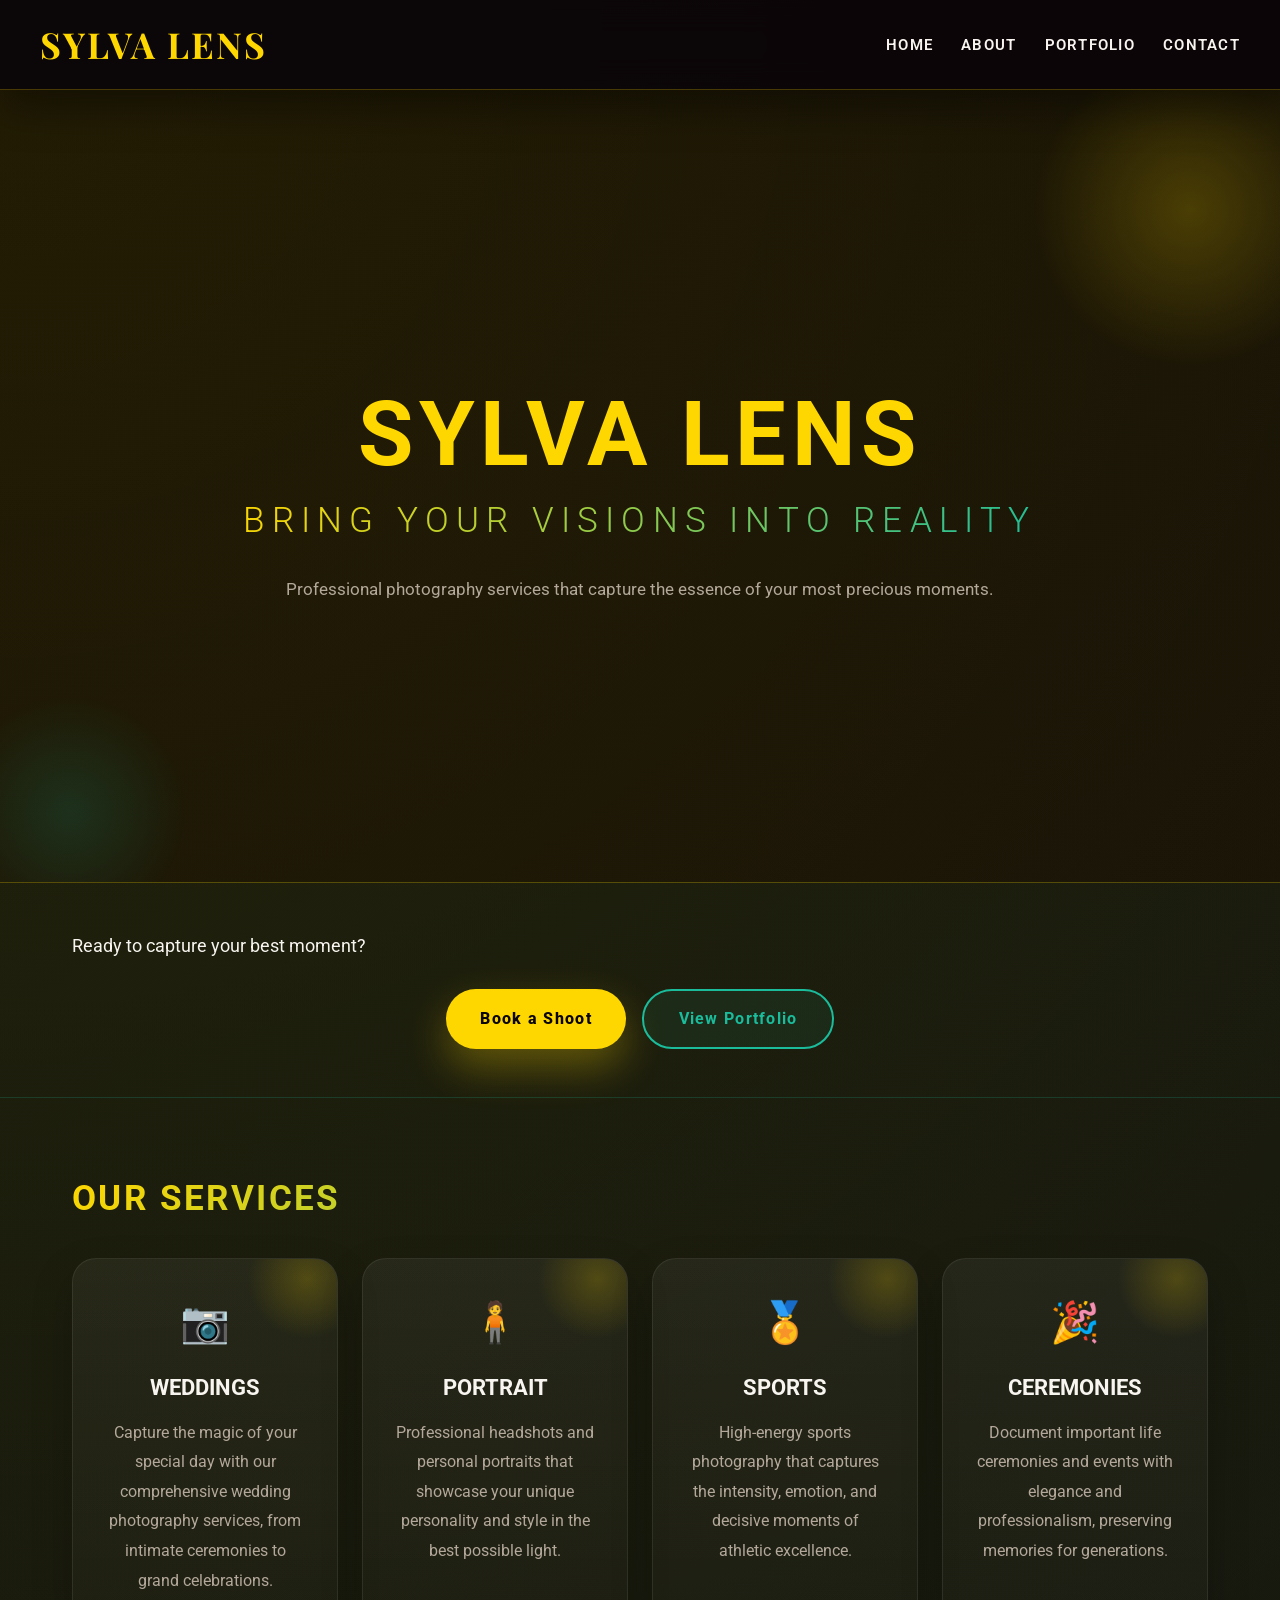
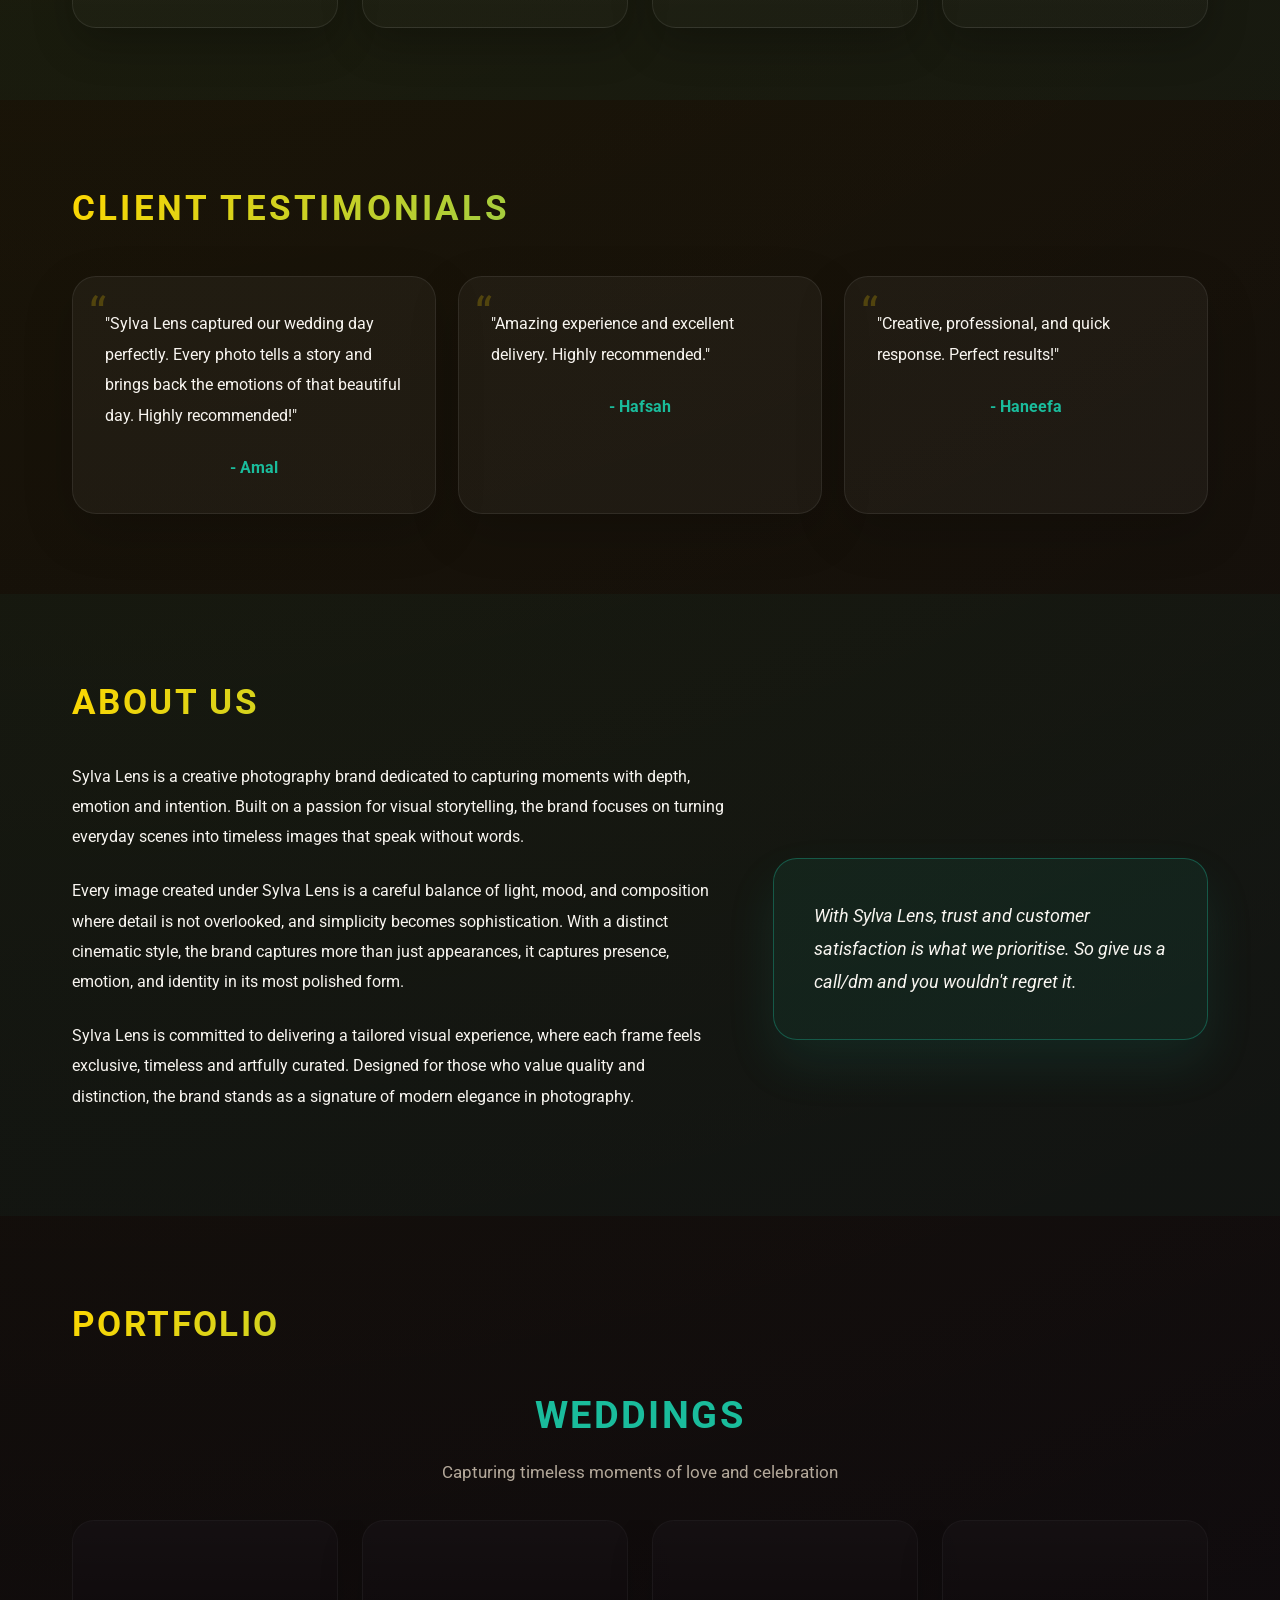
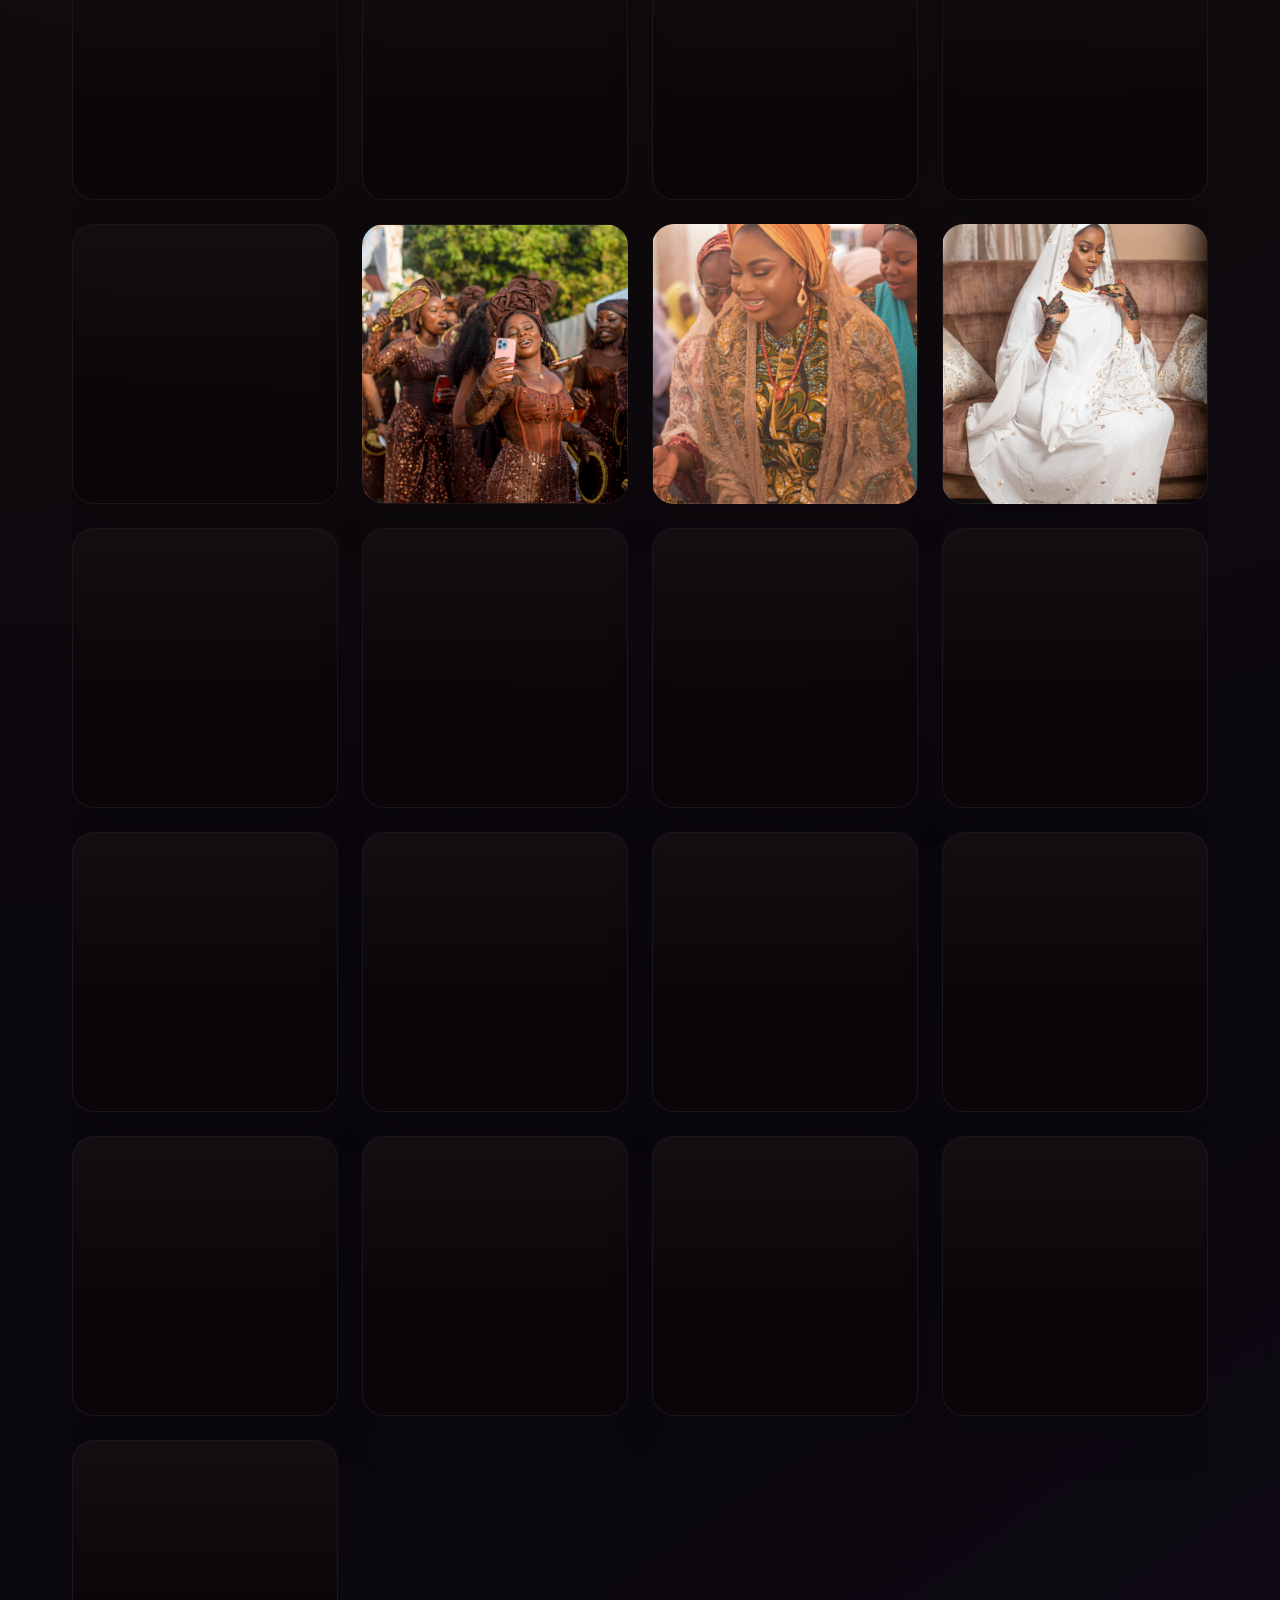
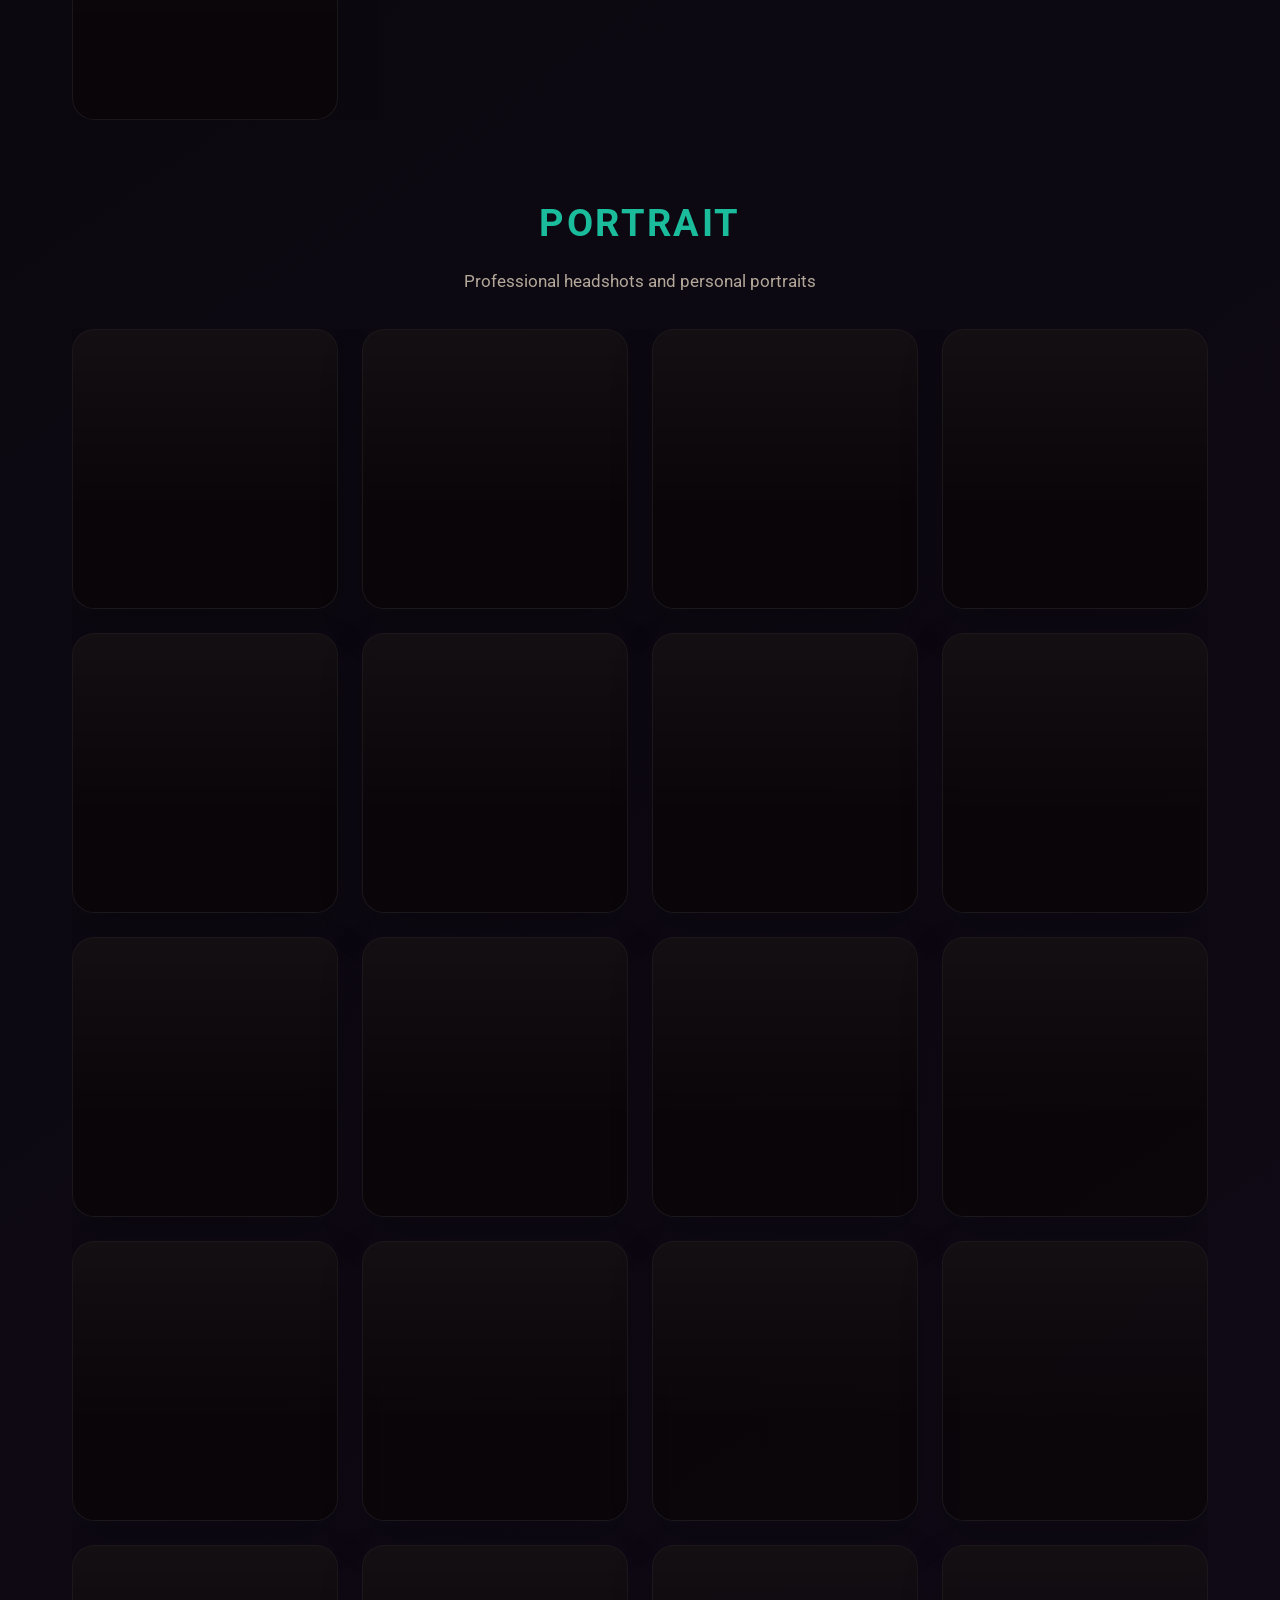
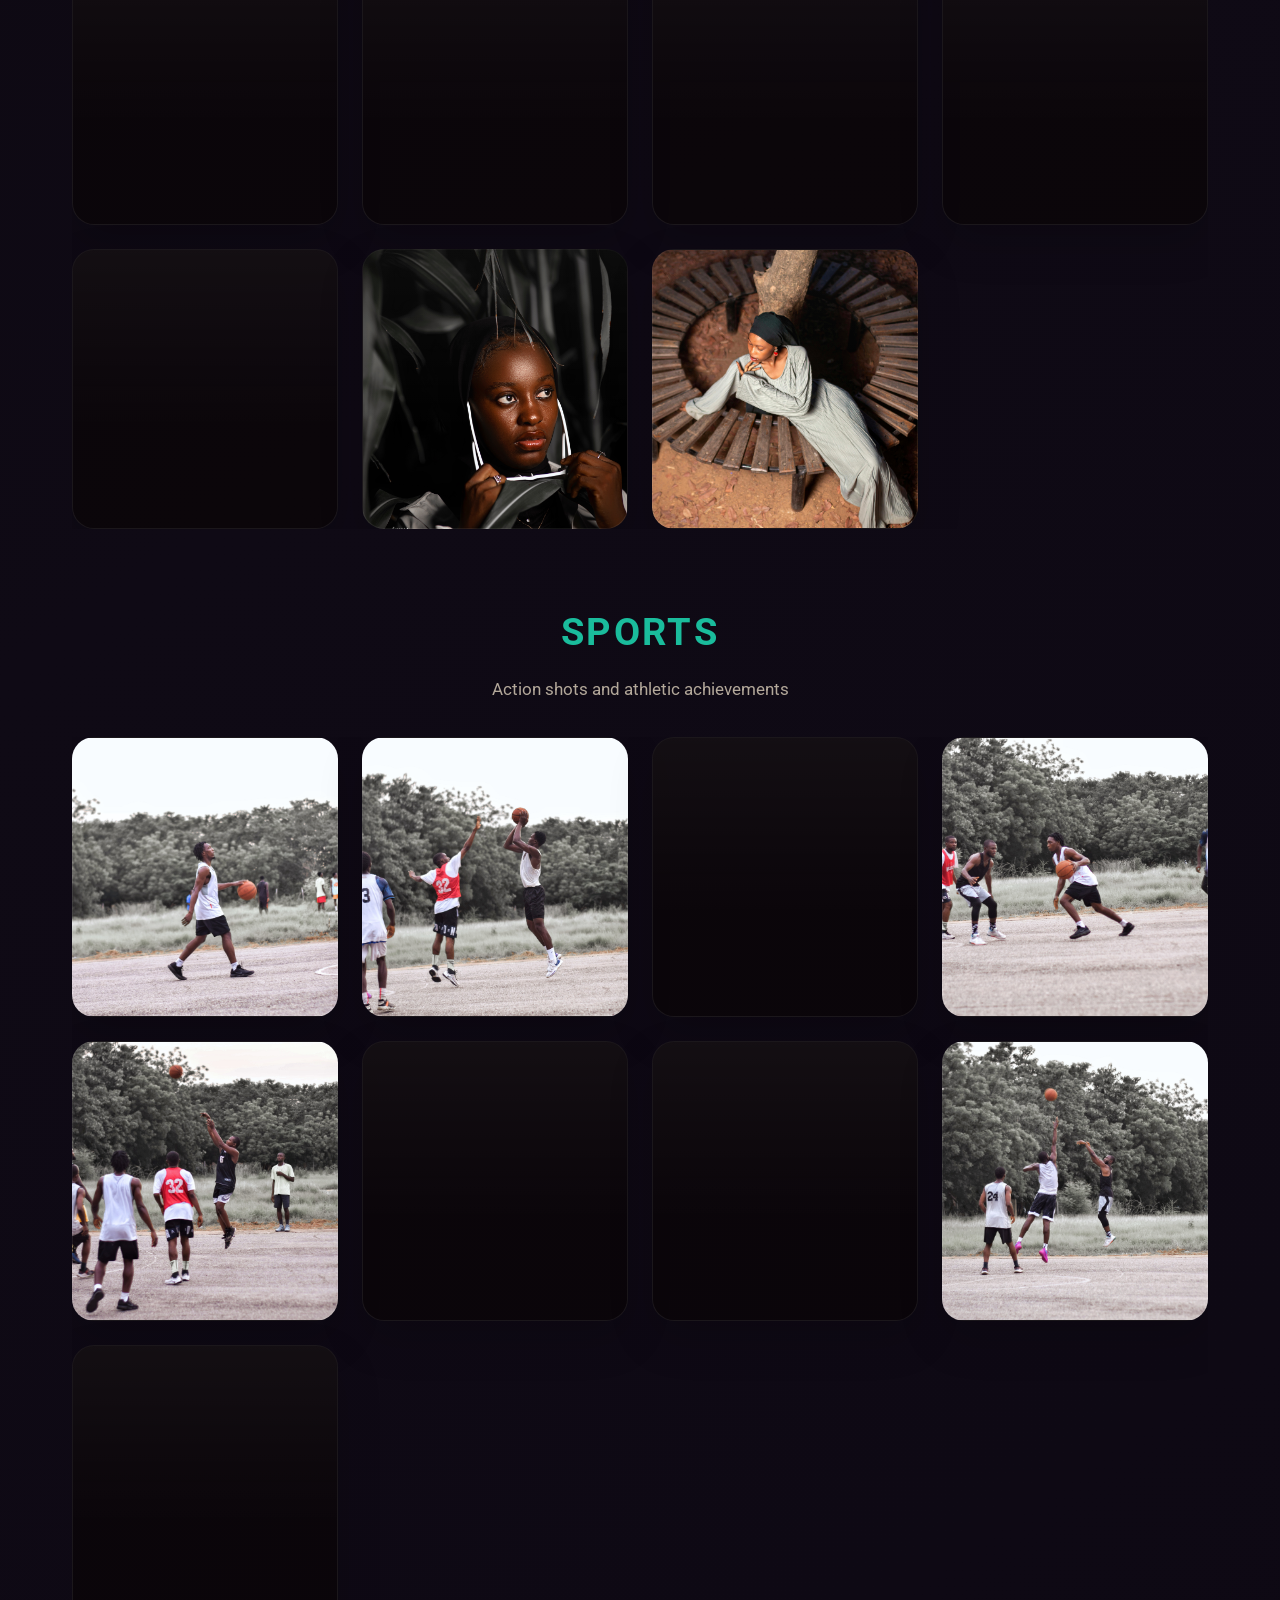
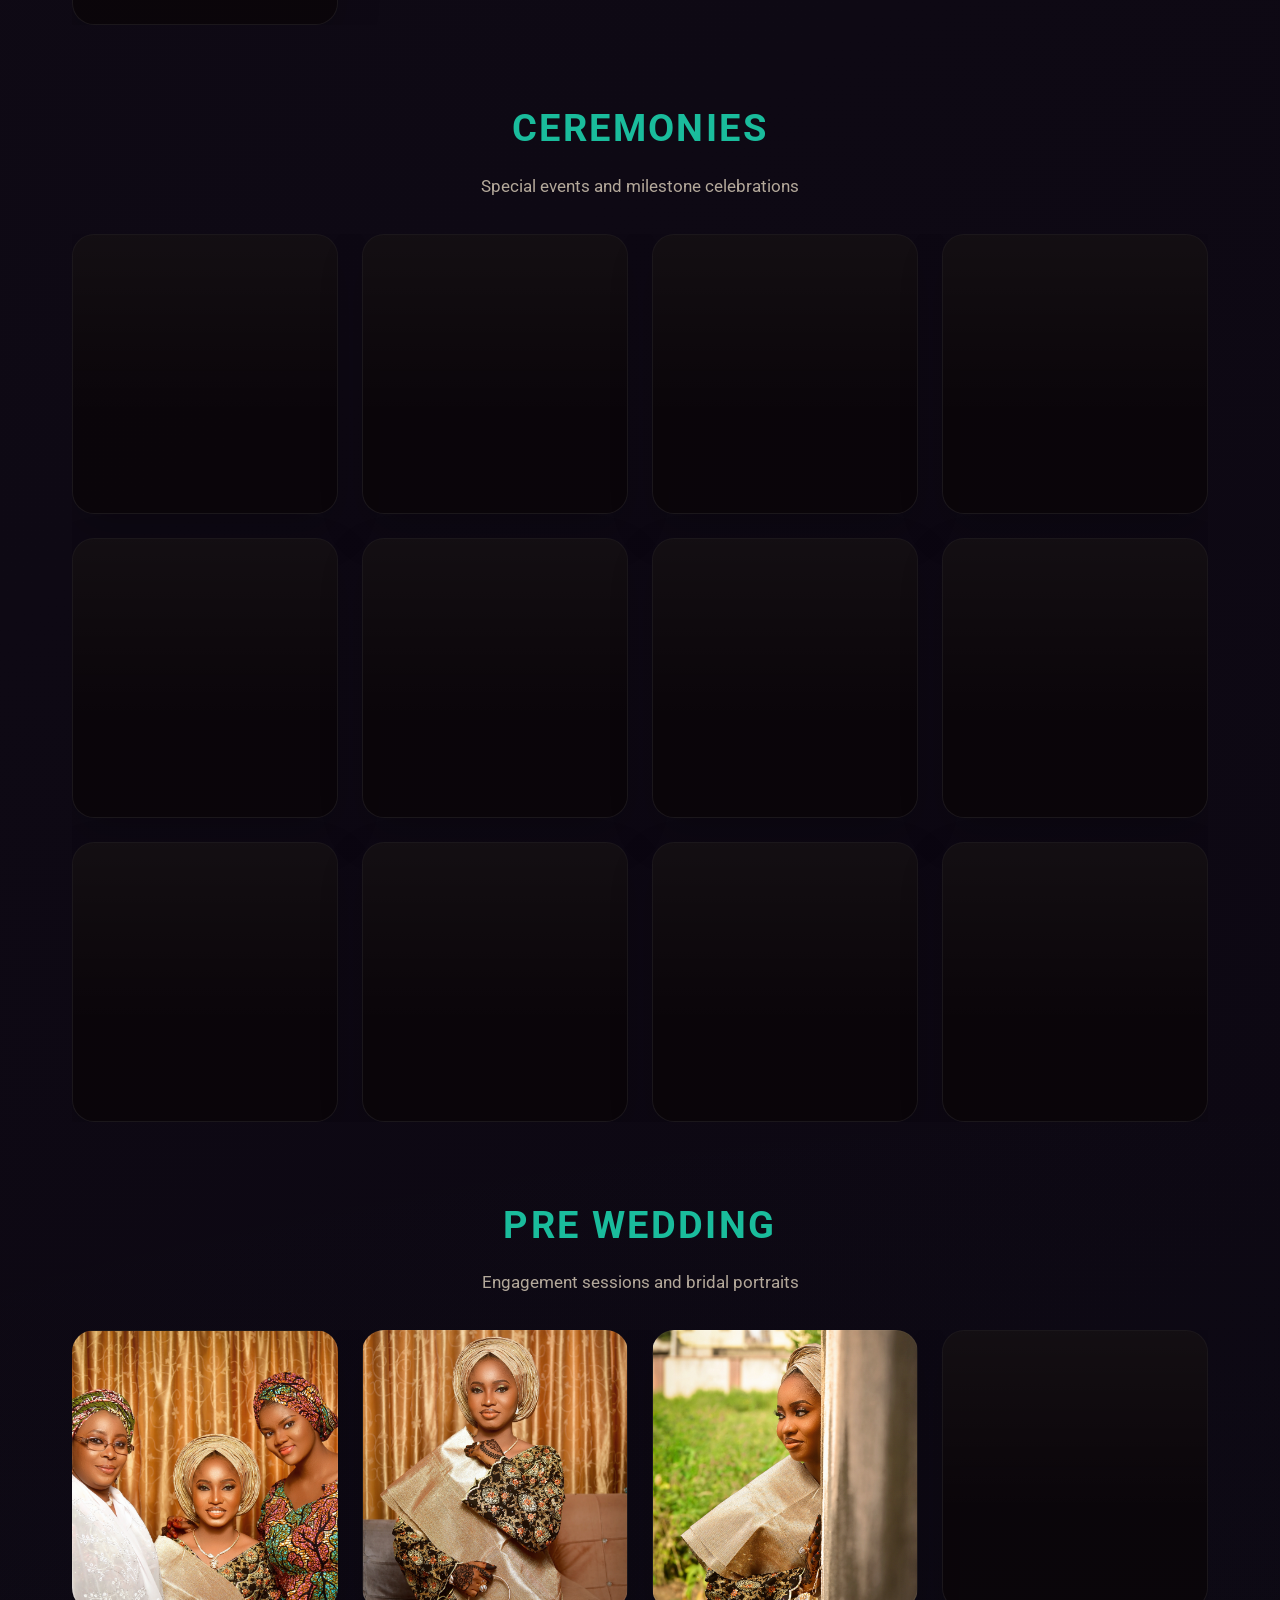
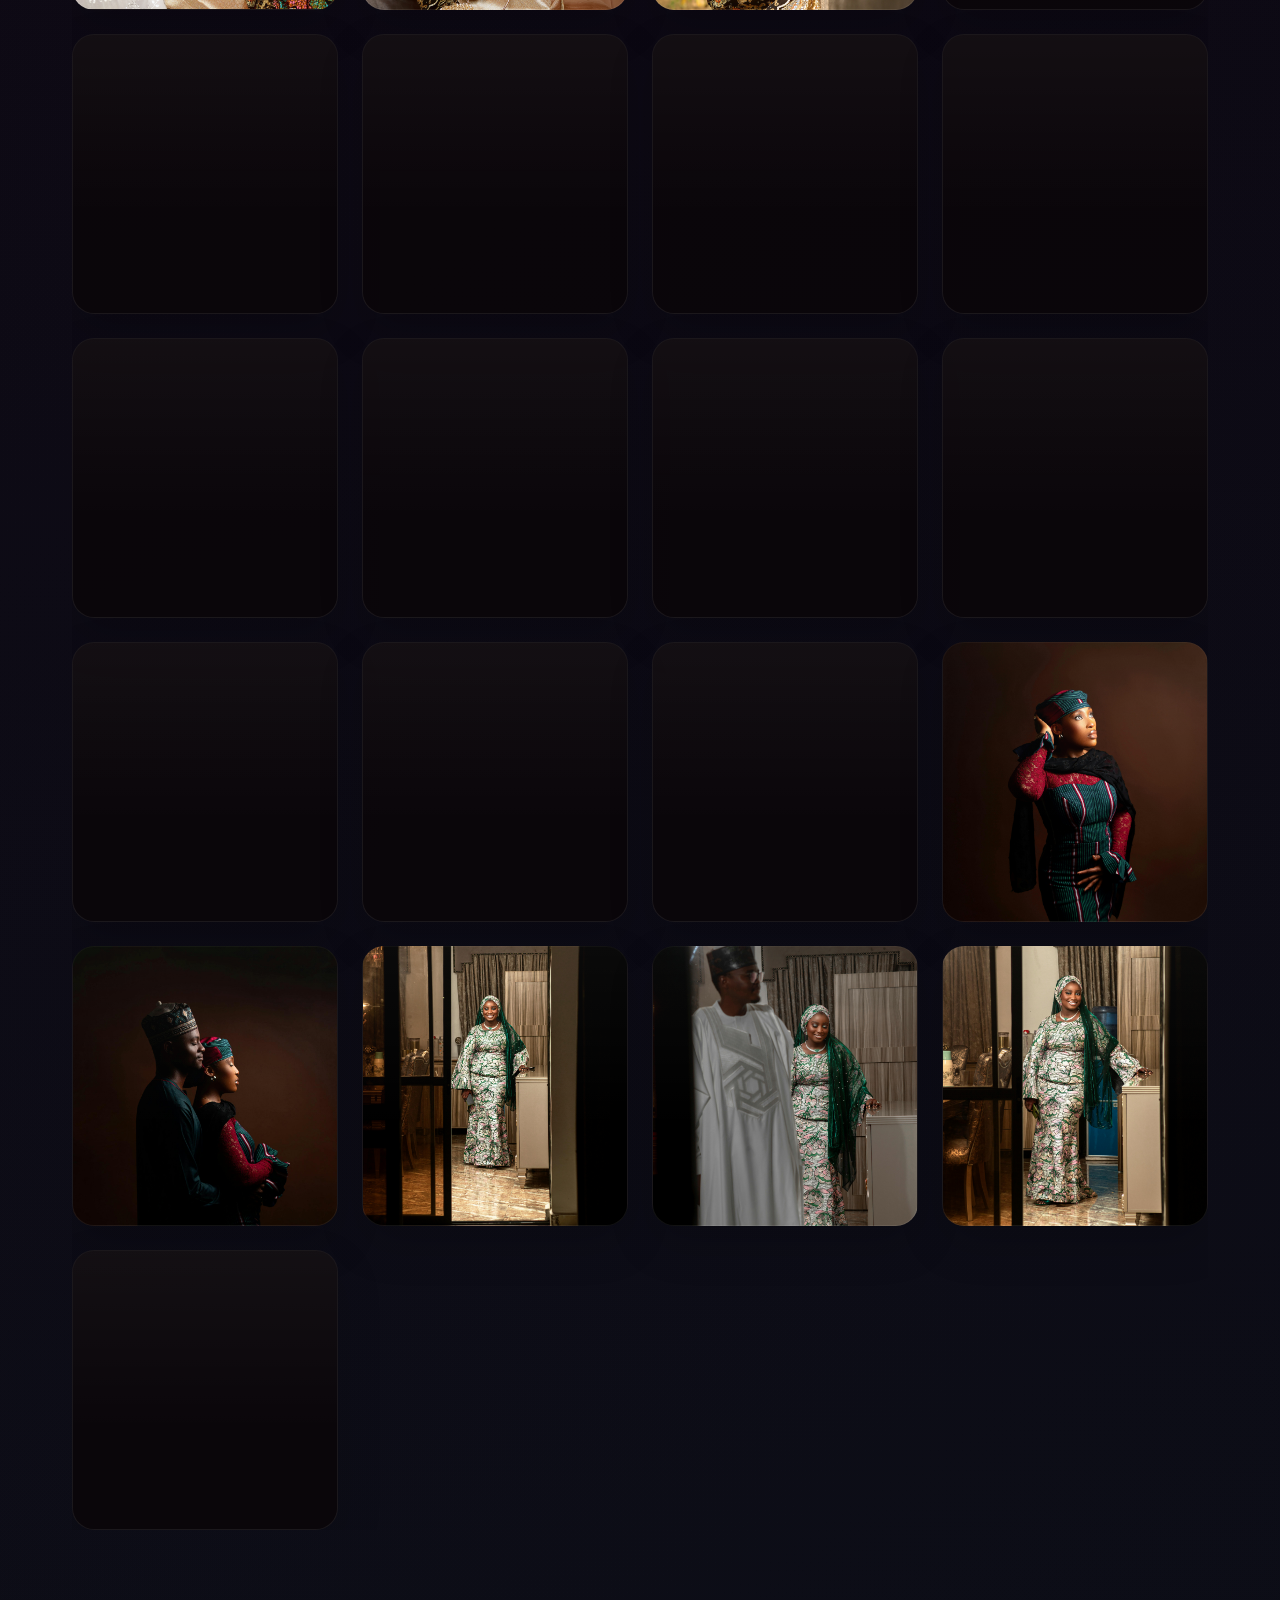
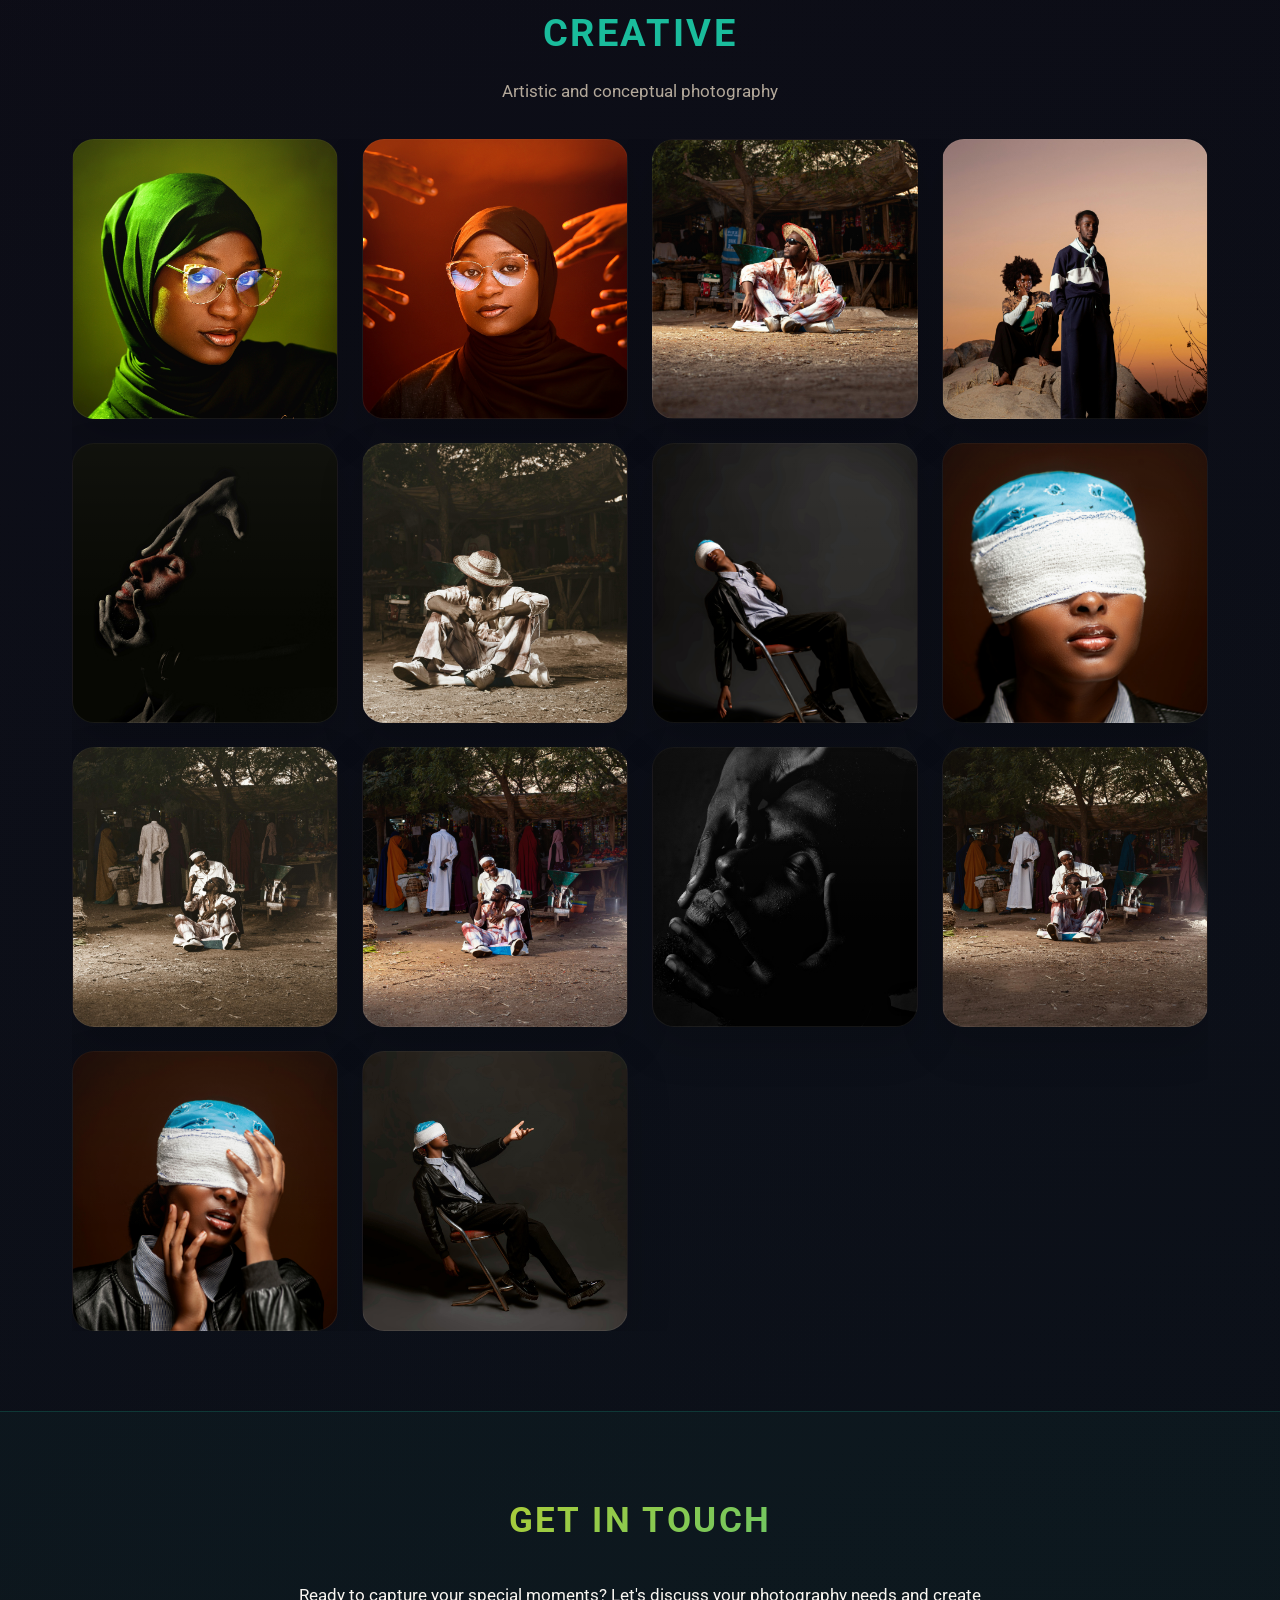
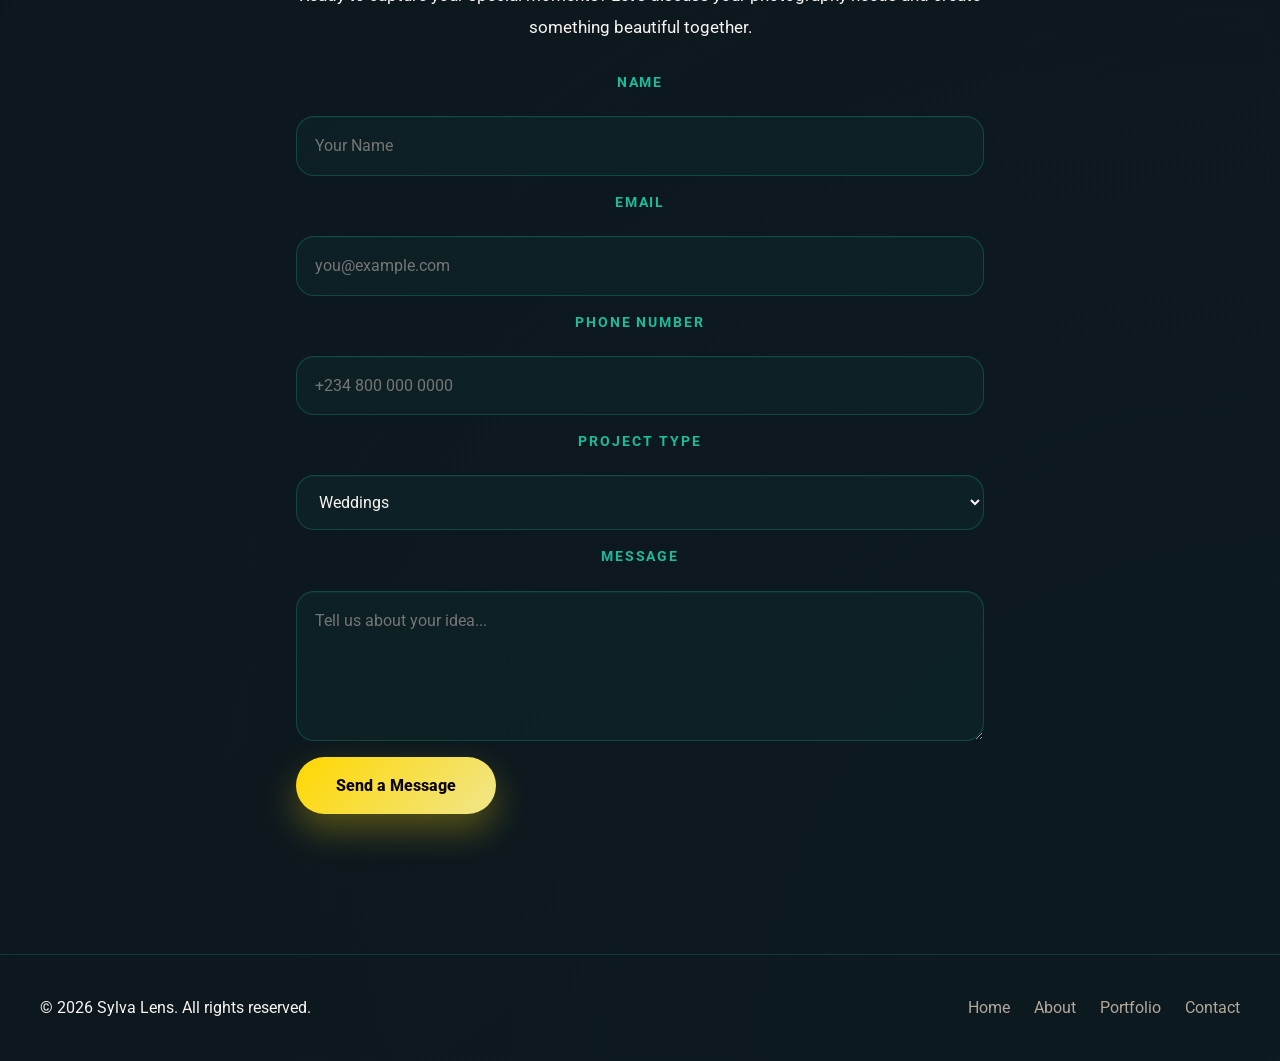
==== index.html @ 4340c3a6 "Initial commit: Sylva Lens photography portfolio" ====
<!DOCTYPE html>
<html lang="en">

<head>
    <meta charset="UTF-8">
    <meta name="viewport" content="width=device-width, initial-scale=1.0">
    <title>Sylva Lens - Portfolio</title>

    <link rel="preconnect" href="https://fonts.googleapis.com">
    <link rel="preconnect" href="https://fonts.gstatic.com" crossorigin>
    <link
        href="https://fonts.googleapis.com/css2?family=Playfair+Display:ital,wght@0,400..900;1,400..900&family=Roboto:ital,wght@0,100..900;1,100..900&display=swap"
        rel="stylesheet">

    <link rel="stylesheet" href="style.css">
</head>

<body>
    <!-- Navigation Bar -->
    <nav class="navbar">
        <div class="nav-container">
            <div class="logo">Sylva Lens</div>
            <ul class="nav-menu">
                <li><a href="#home">Home</a></li>
                <li><a href="#about">About</a></li>
                <li><a href="#portfolio">Portfolio</a></li>
                <li><a href="#contact">Contact</a></li>
            </ul>
        </div>
    </nav>

    <!-- Hero Section -->
    <section id="home" class="hero">
        <div class="hero-content">
            <h1 class="hero-title">Sylva Lens</h1>
            <h2 class="hero-header">BRING YOUR VISIONS INTO REALITY</h2>
            <p class="hero-subtitle">Professional photography services that capture the essence of your most precious
                moments.</p>
        </div>
    </section>

    <!-- Hero CTA -->
    <section class="hero-cta">
        <div class="container">
            <p class="hero-cta-text">Ready to capture your best moment?</p>
            <div class="hero-cta-buttons">
                <a class="btn primary-btn" href="#contact">Book a Shoot</a>
                <a class="btn secondary-btn" href="#portfolio">View Portfolio</a>
            </div>
        </div>
    </section>

    <!-- Services Section -->
    <section id="services" class="services">
        <div class="container">
            <h2>Our Services</h2>
            <div class="service-grid">
                <div class="service-card">
                    <div class="service-icon">📷</div>
                    <h3>Weddings</h3>
                    <p>Capture the magic of your special day with our comprehensive wedding photography services, from
                        intimate ceremonies to grand celebrations.</p>
                </div>
                <div class="service-card">
                    <div class="service-icon">🧍</div>
                    <h3>Portrait</h3>
                    <p>Professional headshots and personal portraits that showcase your unique personality and style in
                        the best possible light.</p>
                </div>
                <div class="service-card">
                    <div class="service-icon">🏅</div>
                    <h3>Sports</h3>
                    <p>High-energy sports photography that captures the intensity, emotion, and decisive moments of
                        athletic excellence.</p>
                </div>
                <div class="service-card">
                    <div class="service-icon">🎉</div>
                    <h3>Ceremonies</h3>
                    <p>Document important life ceremonies and events with elegance and professionalism, preserving
                        memories for generations.</p>
                </div>
            </div>
        </div>
    </section>

    <!-- Testimonials Section -->
    <section class="testimonials">
        <div class="container">
            <h2>Client Testimonials</h2>
            <div class="testimonial-grid">
                <div class="testimonial-card">
                    <p>"Sylva Lens captured our wedding day perfectly. Every photo tells a story and brings back the
                        emotions of that beautiful day. Highly recommended!"</p>
                    <span>- Amal</span>
                </div>
                <div class="testimonial-card">
                    <p>"Amazing experience and excellent delivery. Highly recommended."</p>
                    <span>- Hafsah</span>
                </div>
                <div class="testimonial-card">
                    <p>"Creative, professional, and quick response. Perfect results!"</p>
                    <span>- Haneefa</span>
                </div>
            </div>
        </div>
    </section>

    <!-- About Section -->
    <section id="about" class="about">
        <div class="container">
            <h2>About Us</h2>
            <div class="about-content">
                <div class="about-text">
                    <p>Sylva Lens is a creative photography brand dedicated to capturing moments with depth, emotion and
                        intention. Built on a passion for visual storytelling, the brand focuses on turning everyday
                        scenes into timeless images that speak without words.</p>
                    <p>Every image created under Sylva Lens is a careful balance of light, mood, and composition where
                        detail is not overlooked, and simplicity becomes sophistication. With a distinct cinematic
                        style, the brand captures more than just appearances, it captures presence, emotion, and
                        identity in its most polished form.</p>
                    <p>Sylva Lens is committed to delivering a tailored visual experience, where each frame feels
                        exclusive, timeless and artfully curated. Designed for those who value quality and distinction,
                        the brand stands as a signature of modern elegance in photography.</p>
                </div>
                <div class="about-overlay">
                    <p>With Sylva Lens, trust and customer satisfaction is what we prioritise. So give us a call/dm and
                        you wouldn't regret it.</p>
                </div>
            </div>
        </div>
    </section>

    <!-- Portfolio Section -->
    <section id="portfolio" class="portfolio">
        <div class="container">
            <h2>Portfolio</h2>

            <!-- Weddings Category -->
            <div class="category-section">
                <h3 class="category-title">Weddings</h3>
                <p class="category-description">Capturing timeless moments of love and celebration</p>
                <div class="portfolio-grid">
                    <div class="portfolio-item" style="background-image: url('Weddings/DSC_2202.jpg');"></div>
                    <div class="portfolio-item" style="background-image: url('Weddings/DSC_2211.jpg');"></div>
                    <div class="portfolio-item" style="background-image: url('Weddings/DSC_2215.jpg');"></div>
                    <div class="portfolio-item" style="background-image: url('Weddings/DSC_2216.jpg');"></div>
                    <div class="portfolio-item" style="background-image: url('Weddings/DSC_2218.jpg');"></div>
                    <div class="portfolio-item" style="background-image: url('Weddings/DSC_2320.jpg');"></div>
                    <div class="portfolio-item" style="background-image: url('Weddings/DSC_7578.jpeg');"></div>
                    <div class="portfolio-item" style="background-image: url('Weddings/DSC_7982.jpeg');"></div>
                    <div class="portfolio-item" style="background-image: url('Weddings/IMG_0490.jpeg');"></div>
                    <div class="portfolio-item" style="background-image: url('Weddings/IMG_1846.jpeg');"></div>
                    <div class="portfolio-item" style="background-image: url('Weddings/IMG_1848.jpeg');"></div>
                    <div class="portfolio-item" style="background-image: url('Weddings/IMG_1849.JPG');"></div>
                    <div class="portfolio-item" style="background-image: url('Weddings/IMG_1850.JPG');"></div>
                    <div class="portfolio-item" style="background-image: url('Weddings/IMG_1852.JPG');"></div>
                    <div class="portfolio-item" style="background-image: url('Weddings/IMG_1853.JPG');"></div>
                    <div class="portfolio-item" style="background-image: url('Weddings/IMG_8679.jpeg');"></div>
                    <div class="portfolio-item" style="background-image: url('Weddings/IMG_8684.jpeg');"></div>
                    <div class="portfolio-item" style="background-image: url('Weddings/IMG_9819.jpeg');"></div>
                    <div class="portfolio-item" style="background-image: url('Weddings/IMG_9820.jpeg');"></div>
                    <div class="portfolio-item" style="background-image: url('Weddings/IMG_9836.jpeg');"></div>
                    <div class="portfolio-item" style="background-image: url('Weddings/IMG_9845.jpeg');"></div>
                    <div class="portfolio-item upload-slot" data-category="weddings">
                        <div class="upload-area">
                            <div class="upload-icon">📸</div>
                            <span class="upload-text">Add New Image</span>
                        </div>
                        <input type="file" class="portfolio-upload" accept="image/*" style="display: none;">
                    </div>
                </div>
            </div>

            <!-- Portrait Category -->
            <div class="category-section">
                <h3 class="category-title">Portrait</h3>
                <p class="category-description">Professional headshots and personal portraits</p>
                <div class="portfolio-grid">
                    <div class="portfolio-item" style="background-image: url('Portraits/DSC_4036.jpg');"></div>
                    <div class="portfolio-item" style="background-image: url('Portraits/IMG_0607 copy.jpg');"></div>
                    <div class="portfolio-item" style="background-image: url('Portraits/IMG_0608 copy.jpg');"></div>
                    <div class="portfolio-item" style="background-image: url('Portraits/IMG_0609 copy.jpg');"></div>
                    <div class="portfolio-item" style="background-image: url('Portraits/IMG_0610 copy.jpg');"></div>
                    <div class="portfolio-item" style="background-image: url('Portraits/IMG_0650 copy.jpg');"></div>
                    <div class="portfolio-item" style="background-image: url('Portraits/IMG_0689 copy.jpg');"></div>
                    <div class="portfolio-item" style="background-image: url('Portraits/IMG_0691 copy.jpg');"></div>
                    <div class="portfolio-item" style="background-image: url('Portraits/IMG_0692 copy.jpg');"></div>
                    <div class="portfolio-item" style="background-image: url('Portraits/IMG_0781 copy.jpg');"></div>
                    <div class="portfolio-item" style="background-image: url('Portraits/IMG_0782 copy.jpg');"></div>
                    <div class="portfolio-item" style="background-image: url('Portraits/IMG_0786 copy.jpg');"></div>
                    <div class="portfolio-item" style="background-image: url('Portraits/IMG_0787 copy.jpg');"></div>
                    <div class="portfolio-item" style="background-image: url('Portraits/IMG_3073.jpg');"></div>
                    <div class="portfolio-item" style="background-image: url('Portraits/IMG_3113.jpg');"></div>
                    <div class="portfolio-item" style="background-image: url('Portraits/IMG_3382.JPG');"></div>
                    <div class="portfolio-item" style="background-image: url('Portraits/IMG_3383.JPG');"></div>
                    <div class="portfolio-item" style="background-image: url('Portraits/IMG_7265-Recovered.jpg');">
                    </div>
                    <div class="portfolio-item" style="background-image: url('Portraits/IMG_7273 copy.jpg');"></div>
                    <div class="portfolio-item" style="background-image: url('Portraits/IMG_7286 copy.jpg');"></div>
                    <div class="portfolio-item" style="background-image: url('Portraits/IMG_7343 copy.jpg');"></div>
                    <div class="portfolio-item" style="background-image: url('Portraits/IMG_7953.jpg');"></div>
                    <div class="portfolio-item"
                        style="background-image: url('Portraits/ReactNativeBlobUtilTmp_97mee8qd62qiiyeiys6m6f.jpeg');">
                    </div>
                    <div class="portfolio-item upload-slot" data-category="portraits">
                        <div class="upload-area">
                            <div class="upload-icon">📸</div>
                            <span class="upload-text">Add New Image</span>
                        </div>
                        <input type="file" class="portfolio-upload" accept="image/*" style="display: none;">
                    </div>
                </div>
            </div>

            <!-- Sports Category -->
            <div class="category-section">
                <h3 class="category-title">Sports</h3>
                <p class="category-description">Action shots and athletic achievements</p>
                <div class="portfolio-grid">
                    <div class="portfolio-item" style="background-image: url('Sports/IMG_7197.jpg');"></div>
                    <div class="portfolio-item" style="background-image: url('Sports/IMG_7198.jpg');"></div>
                    <div class="portfolio-item" style="background-image: url('Sports/IMG_7199.jpg');"></div>
                    <div class="portfolio-item" style="background-image: url('Sports/IMG_7200.jpg');"></div>
                    <div class="portfolio-item" style="background-image: url('Sports/IMG_7201.jpg');"></div>
                    <div class="portfolio-item" style="background-image: url('Sports/IMG_7202.jpg');"></div>
                    <div class="portfolio-item" style="background-image: url('Sports/IMG_7203.jpg');"></div>
                    <div class="portfolio-item" style="background-image: url('Sports/IMG_7204.jpg');"></div>
                    <div class="portfolio-item" style="background-image: url('Sports/IMG_9956.JPG');"></div>
                    <div class="portfolio-item upload-slot" data-category="sports">
                        <div class="upload-area">
                            <div class="upload-icon">📸</div>
                            <span class="upload-text">Add New Image</span>
                        </div>
                        <input type="file" class="portfolio-upload" accept="image/*" style="display: none;">
                    </div>
                </div>
            </div>

            <!-- Ceremonies Category -->
            <div class="category-section">
                <h3 class="category-title">Ceremonies</h3>
                <p class="category-description">Special events and milestone celebrations</p>
                <div class="portfolio-grid">
                    <div class="portfolio-item" style="background-image: url('Ceremonies/IMG_0448.jpeg');"></div>
                    <div class="portfolio-item" style="background-image: url('Ceremonies/IMG_0499.jpeg');"></div>
                    <div class="portfolio-item" style="background-image: url('Ceremonies/IMG_0500.jpeg');"></div>
                    <div class="portfolio-item" style="background-image: url('Ceremonies/IMG_0549 copy.jpg');"></div>
                    <div class="portfolio-item" style="background-image: url('Ceremonies/IMG_0556 copy.jpg');"></div>
                    <div class="portfolio-item" style="background-image: url('Ceremonies/IMG_0585 copy.jpg');"></div>
                    <div class="portfolio-item" style="background-image: url('Ceremonies/IMG_0586 copy.jpg');"></div>
                    <div class="portfolio-item" style="background-image: url('Ceremonies/IMG_0589 copy.jpg');"></div>
                    <div class="portfolio-item" style="background-image: url('Ceremonies/IMG_0592 copy.jpg');"></div>
                    <div class="portfolio-item" style="background-image: url('Ceremonies/IMG_5971.jpg');"></div>
                    <div class="portfolio-item" style="background-image: url('Ceremonies/IMG_5972.jpg');"></div>
                    <div class="portfolio-item" style="background-image: url('Ceremonies/IMG_5975.jpg');"></div>
                    <div class="portfolio-item upload-slot" data-category="ceremonies">
                        <div class="upload-area">
                            <div class="upload-icon">📸</div>
                            <span class="upload-text">Add New Image</span>
                        </div>
                        <input type="file" class="portfolio-upload" accept="image/*" style="display: none;">
                    </div>
                </div>
            </div>

            <!-- Pre Wedding Category -->
            <div class="category-section">
                <h3 class="category-title">Pre Wedding</h3>
                <p class="category-description">Engagement sessions and bridal portraits</p>
                <div class="portfolio-grid">
                    <div class="portfolio-item" style="background-image: url('Pre weddings/IMG_0642.jpg');"></div>
                    <div class="portfolio-item" style="background-image: url('Pre weddings/IMG_0643.jpg');"></div>
                    <div class="portfolio-item" style="background-image: url('Pre weddings/IMG_0645.jpg');"></div>
                    <div class="portfolio-item" style="background-image: url('Pre weddings/IMG_9740 copy.jpg');"></div>
                    <div class="portfolio-item" style="background-image: url('Pre weddings/IMG_9746 copy.jpg');"></div>
                    <div class="portfolio-item" style="background-image: url('Pre weddings/IMG_9754 copy.jpg');"></div>
                    <div class="portfolio-item" style="background-image: url('Pre weddings/IMG_9757 copy.jpg');"></div>
                    <div class="portfolio-item" style="background-image: url('Pre weddings/IMG_9777 copy.jpg');"></div>
                    <div class="portfolio-item" style="background-image: url('Pre weddings/IMG_9834 copy.jpg');"></div>
                    <div class="portfolio-item" style="background-image: url('Pre weddings/IMG_9840 copy.jpg');"></div>
                    <div class="portfolio-item" style="background-image: url('Pre weddings/IMG_9855.jpg');"></div>
                    <div class="portfolio-item" style="background-image: url('Pre weddings/IMG_9857.jpg');"></div>
                    <div class="portfolio-item" style="background-image: url('Pre weddings/IMG_9863.jpg');"></div>
                    <div class="portfolio-item" style="background-image: url('Pre weddings/IMG_9869.jpg');"></div>
                    <div class="portfolio-item" style="background-image: url('Pre weddings/IMG_9912.jpg');"></div>
                    <div class="portfolio-item"
                        style="background-image: url('Pre weddings/pexels-media-34085960.jpeg');"></div>
                    <div class="portfolio-item"
                        style="background-image: url('Pre weddings/pexels-media-34085962.jpeg');"></div>
                    <div class="portfolio-item"
                        style="background-image: url('Pre weddings/ReactNativeBlobUtilTmp_453bsvp5shk42l40rv56kp.jpeg');">
                    </div>
                    <div class="portfolio-item"
                        style="background-image: url('Pre weddings/ReactNativeBlobUtilTmp_96abtkzzimefp8krdf0ypi.jpeg');">
                    </div>
                    <div class="portfolio-item"
                        style="background-image: url('Pre weddings/ReactNativeBlobUtilTmp_pfmlk0t6i637pq58ejd7q.jpeg');">
                    </div>
                    <div class="portfolio-item" style="background-image: url('Pre weddings/Snapseed.jpg');"></div>
                    <div class="portfolio-item upload-slot" data-category="pre-weddings">
                        <div class="upload-area">
                            <div class="upload-icon">📸</div>
                            <span class="upload-text">Add New Image</span>
                        </div>
                        <input type="file" class="portfolio-upload" accept="image/*" style="display: none;">
                    </div>
                </div>
            </div>

            <!-- Creative Category -->
            <div class="category-section">
                <h3 class="category-title">Creative</h3>
                <p class="category-description">Artistic and conceptual photography</p>
                <div class="portfolio-grid">
                    <div class="portfolio-item" style="background-image: url('Creative/IMG_8815.jpg');"></div>
                    <div class="portfolio-item" style="background-image: url('Creative/IMG_9471.jpg');"></div>
                    <div class="portfolio-item"
                        style="background-image: url('Creative/ReactNativeBlobUtilTmp_13ejn2j11ezdeebr604qv.jpeg');">
                    </div>
                    <div class="portfolio-item"
                        style="background-image: url('Creative/ReactNativeBlobUtilTmp_5sw6m5jjmaiwemafm9w80c.jpeg');">
                    </div>
                    <div class="portfolio-item"
                        style="background-image: url('Creative/ReactNativeBlobUtilTmp_6zhepa8wp2ay6wzd6x53i.jpeg');">
                    </div>
                    <div class="portfolio-item"
                        style="background-image: url('Creative/ReactNativeBlobUtilTmp_7cxhvv4bag9mkzsoqfj67h.jpeg');">
                    </div>
                    <div class="portfolio-item"
                        style="background-image: url('Creative/ReactNativeBlobUtilTmp_edw64h22u8d2uvrfqpp3po.jpeg');">
                    </div>
                    <div class="portfolio-item"
                        style="background-image: url('Creative/ReactNativeBlobUtilTmp_fxtqvqaxxtt0fpjs6f88yd.jpeg');">
                    </div>
                    <div class="portfolio-item"
                        style="background-image: url('Creative/ReactNativeBlobUtilTmp_kzxnx0p64b15l8rgz9934.jpeg');">
                    </div>
                    <div class="portfolio-item"
                        style="background-image: url('Creative/ReactNativeBlobUtilTmp_t839khyluhj2zt0b11u4l7.jpeg');">
                    </div>
                    <div class="portfolio-item"
                        style="background-image: url('Creative/ReactNativeBlobUtilTmp_tnxs4qig1trcpv2ar6ikus.jpeg');">
                    </div>
                    <div class="portfolio-item"
                        style="background-image: url('Creative/ReactNativeBlobUtilTmp_wvywz2igke4ymj7kuoote.jpeg');">
                    </div>
                    <div class="portfolio-item"
                        style="background-image: url('Creative/ReactNativeBlobUtilTmp_yuz2orf7x8ih8xzxuukiti.jpeg');">
                    </div>
                    <div class="portfolio-item"
                        style="background-image: url('Creative/ReactNativeBlobUtilTmp_z3m5fw6r2ebc64ei1d6ne.jpeg');">
                    </div>
                    <div class="portfolio-item upload-slot" data-category="creative">
                        <div class="upload-area">
                            <div class="upload-icon">📸</div>
                            <span class="upload-text">Add New Image</span>
                        </div>
                        <input type="file" class="portfolio-upload" accept="image/*" style="display: none;">
                    </div>
                </div>
            </div>

        </div>
    </section>

    <!-- Contact Section -->
    <section id="contact" class="contact">
        <div class="container">
            <h2>Get In Touch</h2>
            <p>Ready to capture your special moments? Let's discuss your photography needs and create something
                beautiful together.</p>
            <form id="contact-form" action="https://formspree.io/f/xlgpyzbe" method="POST" class="contact-form">
                <label for="name">Name</label>
                <input type="text" id="name" name="name" placeholder="Your Name" required>
                <label for="email">Email</label>
                <input type="email" id="email" name="email" placeholder="you@example.com" required>
                <label for="phone">Phone number</label>
                <input type="tel" id="phone" name="phone" placeholder="+234 800 000 0000" required>
                <label for="project">Project Type</label>
                <select id="project" name="project">
                    <option>Weddings</option>
                    <option>Portrait</option>
                    <option>Sports</option>
                    <option>Ceremonies</option>
                    <option>Pre Wedding</option>
                    <option>Creative</option>
                </select>
                <label for="message">Message</label>
                <textarea id="message" name="message" rows="4" placeholder="Tell us about your idea..."
                    required></textarea>
                <button class="contact-button" type="submit">Send a Message</button>
            </form>
            <p id="form-confirmation" class="form-confirmation">Thank you! Your message has been sent.</p>
        </div>
    </section>

    <!-- Footer -->
    <footer class="footer">
        <div class="footer-content">
            <p>&copy; 2026 Sylva Lens. All rights reserved.</p>
            <ul class="footer-links">
                <li><a href="#home">Home</a></li>
                <li><a href="#about">About</a></li>
                <li><a href="#portfolio">Portfolio</a></li>
                <li><a href="#contact">Contact</a></li>
            </ul>
        </div>
    </footer>

    <!-- Image Modal -->
    <div id="image-modal" class="image-modal">
        <div class="modal-content">
            <button class="modal-close" id="modal-close">&times;</button>
            <img id="modal-image" class="modal-image" src="" alt="Portfolio Image">
        </div>
    </div>

    <script>
        document.addEventListener('DOMContentLoaded', function () {
            // URL Parameter Authentication System
            const ADMIN_PARAM = 'edit'; // URL parameter to enable editing: ?edit=true
            const uploadSlots = document.querySelectorAll('.upload-slot');

            // Function to check if editing is enabled via URL parameter
            function isEditingEnabled() {
                const urlParams = new URLSearchParams(window.location.search);
                return urlParams.get(ADMIN_PARAM) === 'true';
            }

            // Function to show upload slots when editing is enabled
            function showUploadSlots() {
                uploadSlots.forEach(slot => {
                    slot.style.display = 'flex';
                });
            }

            // Function to hide upload slots (default state)
            function hideUploadSlots() {
                uploadSlots.forEach(slot => {
                    slot.style.display = 'none';
                });
            }

            // Initialize based on URL parameter
            if (isEditingEnabled()) {
                showUploadSlots();
            } else {
                hideUploadSlots();
            }
            const form = document.getElementById('contact-form');
            if (!form) return;

            const phoneInput = document.getElementById('phone');

            if (phoneInput) {
                phoneInput.addEventListener('blur', function () {
                    let value = phoneInput.value.trim();
                    if (value.startsWith('0')) {
                        phoneInput.value = value.substring(1);
                    }
                });
            }

            form.addEventListener('submit', function (event) {
                if (phoneInput) {
                    let value = phoneInput.value.trim();
                    if (value.startsWith('0')) {
                        value = value.substring(1);
                    }
                    if (!value.startsWith('+234')) {
                        phoneInput.value = '+234 ' + value;
                    } else {
                        phoneInput.value = value;
                    }
                }

                const confirmation = document.getElementById('form-confirmation');

                setTimeout(function () {
                    form.reset();
                    if (confirmation) {
                        confirmation.classList.add('visible');
                        setTimeout(function () {
                            confirmation.classList.remove('visible');
                        }, 3500);
                    }
                }, 700);
            });

            // Portfolio Image Modal Functionality
            const modal = document.getElementById('image-modal');
            const modalImage = document.getElementById('modal-image');
            const modalClose = document.getElementById('modal-close');
            const portfolioItems = document.querySelectorAll('.portfolio-item');

            // Function to handle portfolio item clicks (for viewing images)
            function handlePortfolioClick(item) {
                const backgroundImage = item.style.backgroundImage;
                if (backgroundImage && !item.classList.contains('upload-slot')) {
                    // Extract the URL from background-image style
                    const urlMatch = backgroundImage.match(/url\(["']?(.*?)["']?\)/);
                    if (urlMatch && urlMatch[1]) {
                        modalImage.src = urlMatch[1];
                        modal.classList.add('active');
                        document.body.style.overflow = 'hidden'; // Prevent background scrolling
                    }
                }
            }

            // Function to handle upload slot clicks with debouncing
            function handleUploadClick(uploadSlot) {
                // Prevent multiple rapid clicks
                if (uploadSlot.classList.contains('processing')) {
                    return;
                }

                const fileInput = uploadSlot.querySelector('.portfolio-upload');
                if (fileInput) {
                    fileInput.click();
                }
            }

            // Function to handle file selection with optimized processing
            function handleFileSelect(event, category) {
                const file = event.target.files[0];
                if (file && file.type.startsWith('image/')) {
                    // Show immediate feedback
                    const uploadSlot = event.target.closest('.upload-slot');
                    const originalContent = uploadSlot.innerHTML;
                    uploadSlot.classList.add('processing');
                    uploadSlot.innerHTML = '<div class="upload-area"><div class="upload-icon">⏳</div><span class="upload-text">Processing...</span></div>';

                    // Process image asynchronously to avoid blocking UI
                    setTimeout(() => {
                        processImageFile(file, category, uploadSlot, originalContent, event);
                    }, 10);
                }
            }

            // Separate function for image processing
            function processImageFile(file, category, uploadSlot, originalContent, event) {
                const reader = new FileReader();
                reader.onload = function (e) {
                    const imageUrl = e.target.result;

                    // Create an image element to get dimensions and resize
                    const img = new Image();
                    img.onload = function () {
                        try {
                            // Calculate the target dimensions (4:3 aspect ratio to fit the 280px height slots)
                            const targetWidth = 350;
                            const targetHeight = 280;

                            // Create canvas for resizing
                            const canvas = document.createElement('canvas');
                            const ctx = canvas.getContext('2d');

                            // Set canvas size to target dimensions
                            canvas.width = targetWidth;
                            canvas.height = targetHeight;

                            // Calculate scaling to fit the image within the target dimensions while maintaining aspect ratio
                            const scale = Math.min(targetWidth / img.width, targetHeight / img.height);
                            const scaledWidth = img.width * scale;
                            const scaledHeight = img.height * scale;

                            // Center the image on the canvas
                            const x = (targetWidth - scaledWidth) / 2;
                            const y = (targetHeight - scaledHeight) / 2;

                            // Fill with a subtle background color
                            ctx.fillStyle = 'rgba(10, 5, 8, 0.8)';
                            ctx.fillRect(0, 0, targetWidth, targetHeight);

                            // Draw the scaled image centered on the canvas
                            ctx.drawImage(img, x, y, scaledWidth, scaledHeight);

                            // Convert canvas to data URL with optimized quality
                            const resizedImageUrl = canvas.toDataURL('image/jpeg', 0.85);

                            // Find the portfolio grid for this category
                            const categorySection = uploadSlot.closest('.category-section');
                            const portfolioGrid = categorySection.querySelector('.portfolio-grid');

                            // Create new portfolio item
                            const newItem = document.createElement('div');
                            newItem.className = 'portfolio-item loaded';
                            newItem.style.backgroundImage = `url('${resizedImageUrl}')`;

                            // Insert the new item before the upload slot
                            portfolioGrid.insertBefore(newItem, uploadSlot);

                            // Add click handler to the new item
                            newItem.addEventListener('click', function () {
                                handlePortfolioClick(this);
                            });

                            // Store the processed image data in localStorage for persistence
                            const storedImages = JSON.parse(localStorage.getItem(`portfolio_${category}`) || '[]');
                            storedImages.push({
                                url: resizedImageUrl,
                                name: file.name,
                                timestamp: Date.now(),
                                originalWidth: img.width,
                                originalHeight: img.height
                            });
                            localStorage.setItem(`portfolio_${category}`, JSON.stringify(storedImages));

                            // Reset upload slot
                            uploadSlot.innerHTML = originalContent;
                            uploadSlot.classList.remove('processing');

                            // Re-attach event listeners
                            const fileInput = uploadSlot.querySelector('.portfolio-upload');
                            if (fileInput) {
                                fileInput.addEventListener('change', function (e) {
                                    const category = uploadSlot.getAttribute('data-category');
                                    handleFileSelect(e, category);
                                });
                            }

                        } catch (error) {
                            console.error('Error processing image:', error);
                            uploadSlot.innerHTML = originalContent;
                            uploadSlot.classList.remove('processing');
                            alert('Error processing image. Please try again.');
                        }
                    };

                    img.onerror = function () {
                        uploadSlot.innerHTML = originalContent;
                        uploadSlot.classList.remove('processing');
                        alert('Error loading image. Please try a different file.');
                    };

                    img.src = imageUrl;
                };

                reader.onerror = function () {
                    uploadSlot.innerHTML = originalContent;
                    uploadSlot.classList.remove('processing');
                    alert('Error reading file. Please try again.');
                };

                reader.readAsDataURL(file);
            }

            // Load stored images on page load with lazy loading
            function loadStoredImages() {
                const categories = ['weddings', 'portraits', 'sports', 'ceremonies', 'pre-weddings', 'creative'];

                categories.forEach(category => {
                    const storedImages = JSON.parse(localStorage.getItem(`portfolio_${category}`) || '[]');
                    const categorySection = document.querySelector(`[data-category="${category}"]`);

                    if (categorySection && storedImages.length > 0) {
                        const portfolioGrid = categorySection.closest('.category-section').querySelector('.portfolio-grid');
                        const uploadSlot = portfolioGrid.querySelector('.upload-slot');

                        storedImages.forEach((imageData, index) => {
                            const existingItems = portfolioGrid.querySelectorAll('.portfolio-item:not(.upload-slot)');
                            const itemCount = existingItems.length + index + 1;

                            // Create placeholder item with lazy loading
                            const newItem = document.createElement('div');
                            newItem.className = 'portfolio-item lazy-loading';
                            newItem.setAttribute('data-src', imageData.url);
                            newItem.setAttribute('data-loaded', 'false');

                            // Add loading placeholder
                            newItem.innerHTML = '<div class="image-placeholder"><div class="loading-spinner"></div></div>';

                            portfolioGrid.insertBefore(newItem, uploadSlot);

                            // Add click handler (will work once image is loaded)
                            newItem.addEventListener('click', function () {
                                handlePortfolioClick(this);
                            });
                        });
                    }
                });

                // Initialize lazy loading after DOM is ready
                setTimeout(initializeLazyLoading, 100);
            }

            // Lazy loading implementation
            function initializeLazyLoading() {
                const lazyImages = document.querySelectorAll('.portfolio-item.lazy-loading');

                if ('IntersectionObserver' in window) {
                    const imageObserver = new IntersectionObserver((entries, observer) => {
                        entries.forEach(entry => {
                            if (entry.isIntersecting) {
                                const lazyItem = entry.target;
                                loadLazyImage(lazyItem);
                                observer.unobserve(lazyItem);
                            }
                        });
                    }, {
                        rootMargin: '50px 0px', // Start loading 50px before the image comes into view
                        threshold: 0.01
                    });

                    lazyImages.forEach(img => {
                        imageObserver.observe(img);
                    });
                } else {
                    // Fallback for browsers without IntersectionObserver
                    lazyImages.forEach(img => {
                        loadLazyImage(img);
                    });
                }
            }

            // Load a single lazy image
            function loadLazyImage(lazyItem) {
                const src = lazyItem.getAttribute('data-src');
                if (src && lazyItem.getAttribute('data-loaded') === 'false') {
                    // Preload the image
                    const img = new Image();
                    img.onload = function () {
                        // Set the background image
                        lazyItem.style.backgroundImage = `url('${src}')`;
                        lazyItem.classList.remove('lazy-loading');
                        lazyItem.classList.add('loaded');
                        lazyItem.setAttribute('data-loaded', 'true');

                        // Remove placeholder
                        const placeholder = lazyItem.querySelector('.image-placeholder');
                        if (placeholder) {
                            placeholder.remove();
                        }
                    };
                    img.src = src;
                }
            }

            // Add event listeners to existing portfolio items
            portfolioItems.forEach(item => {
                if (item.classList.contains('upload-slot')) {
                    item.addEventListener('click', function () {
                        handleUploadClick(this);
                    });

                    // Handle file input changes
                    const fileInput = item.querySelector('.portfolio-upload');
                    if (fileInput) {
                        fileInput.addEventListener('change', function (e) {
                            const category = item.getAttribute('data-category');
                            handleFileSelect(e, category);
                        });
                    }
                } else {
                    item.addEventListener('click', function () {
                        handlePortfolioClick(this);
                    });
                }
            });

            // Load stored images
            loadStoredImages();

            // Close modal when clicking the close button
            modalClose.addEventListener('click', function () {
                modal.classList.remove('active');
                document.body.style.overflow = ''; // Restore scrolling
            });

            // Close modal when clicking outside the image
            modal.addEventListener('click', function (e) {
                if (e.target === modal) {
                    modal.classList.remove('active');
                    document.body.style.overflow = ''; // Restore scrolling
                }
            });

            // Close modal with Escape key
            document.addEventListener('keydown', function (e) {
                if (e.key === 'Escape' && modal.classList.contains('active')) {
                    modal.classList.remove('active');
                    document.body.style.overflow = ''; // Restore scrolling
                }
            });
        });
    </script>
</body>

</html>
---- style.css ----
﻿* {
    margin: 0;
    padding: 0;
    box-sizing: border-box;
}

:root {
    --bg-color: #0a0508;
    --panel-color: #12080f;
    --surface-color: #16090f;
    --text-color: #f8f5f0;
    --muted-color: #b3a89a;
    --accent-gold: #ffd700;
    --accent-emerald: #1abc9c;
    --accent-sapphire: #3498db;
    --accent-soft: #f0e68c;
    --border-radius: 18px;
    --transition: 0.35s ease;
}

html {
    scroll-behavior: smooth;
}

body {
    min-height: 100vh;
    font-family: 'Roboto', 'Segoe UI', Tahoma, Geneva, Verdana, sans-serif;
    background: radial-gradient(circle at top left, rgba(255, 215, 0, 0.12), transparent 30%),
        radial-gradient(circle at bottom right, rgba(26, 188, 156, 0.08), transparent 35%),
        linear-gradient(145deg, #050304 0%, #0f0a15 48%, #0a0510 100%);
    color: var(--text-color);
    line-height: 1.6;
    overflow-x: hidden;
}

::selection {
    background: rgba(255, 215, 0, 0.18);
    color: var(--text-color);
}

a {
    color: inherit;
}

button,
input,
select,
textarea {
    font: inherit;
}

img {
    max-width: 100%;
    display: block;
}

/* Navigation Bar */
.navbar {
    position: sticky;
    top: 0;
    z-index: 100;
    padding: 1rem clamp(1rem, 2vw, 2rem);
    background: rgba(10, 5, 8, 0.92);
    backdrop-filter: blur(16px);
    border-bottom: 1px solid rgba(255, 215, 0, 0.25);
    box-shadow: 0 18px 40px rgba(0, 0, 0, 0.4);
}

.nav-container {
    max-width: 1200px;
    margin: 0 auto;
    display: flex;
    justify-content: space-between;
    align-items: center;
    gap: 1rem;
}

.logo {
    font-family: 'Playfair Display', serif;
    font-size: clamp(1.8rem, 2.8vw, 2.6rem);
    font-weight: 700;
    letter-spacing: 2px;
    text-transform: uppercase;
    color: var(--accent-gold);
}

.nav-menu {
    display: flex;
    gap: 1.75rem;
    list-style: none;
    flex-wrap: wrap;
}

.nav-menu a {
    position: relative;
    text-decoration: none;
    font-size: 0.95rem;
    font-weight: 600;
    letter-spacing: 0.08rem;
    text-transform: uppercase;
    color: var(--text-color);
    transition: color var(--transition);
}

.nav-menu a::after {
    content: '';
    position: absolute;
    left: 0;
    bottom: -6px;
    width: 0;
    height: 3px;
    background: linear-gradient(135deg, var(--accent-gold), var(--accent-emerald));
    transition: width var(--transition);
}

.nav-menu a:hover,
.nav-menu a:focus {
    color: var(--accent-soft);
}

.nav-menu a:hover::after {
    width: 100%;
}

/* Hero Section */
.hero {
    position: relative;
    padding: clamp(5rem, 8vw, 8rem) 1.5rem clamp(4rem, 6vw, 5rem);
    min-height: 88vh;
    display: flex;
    align-items: center;
    justify-content: center;
    text-align: center;
    overflow: hidden;
}

.hero::before,
.hero::after {
    content: '';
    position: absolute;
    border-radius: 50%;
    filter: blur(0.5px);
    opacity: 0.95;
}

.hero::before {
    top: -40px;
    right: -70px;
    width: 320px;
    height: 320px;
    background: radial-gradient(circle, rgba(255, 215, 0, 0.22), transparent 70%);
}

.hero::after {
    bottom: -50px;
    left: -50px;
    width: 240px;
    height: 240px;
    background: radial-gradient(circle, rgba(26, 188, 156, 0.16), transparent 70%);
}

.hero-content {
    position: relative;
    z-index: 2;
    max-width: 900px;
    animation: fadeInUp 1s ease;
}

.hero-title {
    font-size: clamp(3rem, 7vw, 5.6rem);
    line-height: 0.95;
    letter-spacing: 0.35rem;
    text-transform: uppercase;
    margin-bottom: 1rem;
    color: var(--accent-gold);
}

.hero-header {
    font-size: clamp(1.6rem, 2.7vw, 2.6rem);
    font-weight: 300;
    letter-spacing: 0.45rem;
    margin-bottom: 1.6rem;
    color: var(--text-color);
    text-transform: uppercase;
}

.hero-subtitle {
    max-width: 720px;
    margin: 0 auto;
    color: var(--muted-color);
    font-size: 1.05rem;
    line-height: 1.9;
}

.hero-cta {
    background: rgba(26, 188, 156, 0.04);
    border-top: 1px solid rgba(255, 215, 0, 0.25);
    border-bottom: 1px solid rgba(26, 188, 156, 0.2);
    padding: 3rem 0;
}

.hero-cta-text {
    font-size: 1.15rem;
    margin-bottom: 1.75rem;
    color: var(--text-color);
}

.hero-cta-buttons {
    display: flex;
    justify-content: center;
    gap: 1rem;
    flex-wrap: wrap;
}

.btn {
    display: inline-flex;
    align-items: center;
    justify-content: center;
    padding: 0.95rem 2.15rem;
    border-radius: 999px;
    text-decoration: none;
    font-weight: 700;
    letter-spacing: 0.08rem;
    transition: transform var(--transition), box-shadow var(--transition), background var(--transition), color var(--transition);
}

.primary-btn {
    background: var(--accent-gold);
    color: #0a0508;
    box-shadow: 0 18px 40px rgba(255, 215, 0, 0.3);
    font-weight: 800;
}

.secondary-btn {
    color: var(--accent-emerald);
    border: 2px solid var(--accent-emerald);
    background: rgba(26, 188, 156, 0.08);
}

.btn:hover {
    transform: translateY(-3px);
}

.secondary-btn:hover {
    background: rgba(26, 188, 156, 0.2);
    border-color: var(--accent-soft);
    color: var(--accent-soft);
}

.services {
    background: rgba(26, 188, 156, 0.04);
    padding: 4.5rem 0;
}

.service-grid {
    display: grid;
    grid-template-columns: repeat(auto-fit, minmax(240px, 1fr));
    gap: 1.5rem;
}

.service-card {
    position: relative;
    overflow: hidden;
    padding: 2rem;
    border-radius: 24px;
    background: linear-gradient(180deg, rgba(255, 255, 255, 0.05), rgba(255, 255, 255, 0.02));
    border: 1px solid rgba(255, 255, 255, 0.08);
    box-shadow: 0 18px 40px rgba(0, 0, 0, 0.22);
    text-align: center;
    transition: transform var(--transition), border-color var(--transition), box-shadow var(--transition);
}

.service-card::before {
    content: '';
    position: absolute;
    top: -40px;
    right: -30px;
    width: 120px;
    height: 120px;
    background: radial-gradient(circle, rgba(255, 215, 0, 0.2), transparent 70%);
    border-radius: 50%;
}

.service-card:hover {
    transform: translateY(-8px);
    border-color: rgba(26, 188, 156, 0.5);
    box-shadow: 0 24px 60px rgba(26, 188, 156, 0.15);
}

.service-icon {
    font-size: 2.5rem;
    margin-bottom: 1rem;
    color: var(--accent-gold);
}

.service-card h3 {
    font-size: 1.35rem;
    margin-bottom: 0.75rem;
    color: var(--text-color);
    text-transform: uppercase;
}

.service-card p {
    color: var(--muted-color);
    line-height: 1.85;
}

.testimonials {
    padding: 5rem 0;
}

.testimonials h2 {
    margin-bottom: 2.5rem;
    text-transform: uppercase;
    letter-spacing: 0.2rem;
}

.testimonial-grid {
    display: grid;
    grid-template-columns: repeat(auto-fit, minmax(260px, 1fr));
    gap: 1.4rem;
}

.testimonial-card {
    position: relative;
    overflow: hidden;
    padding: 2rem;
    border-radius: 24px;
    background: rgba(255, 255, 255, 0.04);
    border: 1px solid rgba(255, 255, 255, 0.08);
    box-shadow: 0 18px 50px rgba(0, 0, 0, 0.18);
    transition: transform var(--transition);
}

.testimonial-card:hover {
    transform: translateY(-6px);
}

.testimonial-card::before {
    content: '“';
    position: absolute;
    top: 1rem;
    left: 1rem;
    font-size: 3rem;
    line-height: 1;
    color: rgba(255, 215, 0, 0.22);
    transform: translateY(-2px);
}

.testimonial-card p {
    margin-bottom: 1.5rem;
    color: var(--text-color);
    line-height: 1.9;
    font-size: 1rem;
}

.testimonial-card span {
    display: block;
    text-align: center;
    font-weight: 700;
    color: var(--accent-emerald);
}

.about {
    background: rgba(26, 188, 156, 0.04);
    padding: 5rem 0;
}

.about-content {
    display: grid;
    grid-template-columns: 1.2fr 0.8fr;
    gap: 3rem;
    align-items: center;
}

.about-text p {
    margin-bottom: 1.5rem;
    color: var(--text-color);
    font-size: 1.02rem;
    line-height: 1.85;
}

.about-overlay {
    background: rgba(26, 188, 156, 0.08);
    border: 1px solid rgba(26, 188, 156, 0.35);
    border-radius: 24px;
    padding: 2.5rem;
    box-shadow: 0 24px 50px rgba(26, 188, 156, 0.1);
}

.about-overlay p {
    color: var(--text-color);
    font-style: italic;
    font-size: 1.15rem;
    line-height: 1.8;
}

.portfolio {
    padding: 5rem 0;
}

/* Performance Optimizations */
.portfolio-grid {
    display: grid;
    grid-template-columns: repeat(auto-fit, minmax(260px, 1fr));
    gap: 1.5rem;
    contain: layout style paint;
    /* CSS containment for better performance */
}

.portfolio-item {
    position: relative;
    height: 280px;
    border-radius: 22px;
    overflow: hidden;
    cursor: pointer;
    background-size: cover;
    background-position: center;
    background-repeat: no-repeat;
    background-color: rgba(10, 5, 8, 0.8);
    border: 1px solid rgba(255, 255, 255, 0.07);
    box-shadow: 0 18px 45px rgba(0, 0, 0, 0.16);
    transition: transform 0.3s cubic-bezier(0.4, 0, 0.2, 1), box-shadow 0.3s cubic-bezier(0.4, 0, 0.2, 1), border-color 0.3s cubic-bezier(0.4, 0, 0.2, 1);
    display: flex;
    align-items: center;
    justify-content: center;
    will-change: transform, box-shadow, border-color;
    contain: layout style paint;
    /* Additional containment */
}

.portfolio-item:hover {
    transform: translateY(-8px);
    box-shadow: 0 24px 65px rgba(26, 188, 156, 0.35);
    border-color: rgba(255, 215, 0, 0.5);
}

.portfolio-item::before {
    content: '';
    position: absolute;
    inset: 0;
    background: linear-gradient(180deg, rgba(255, 255, 255, 0.04), transparent 65%);
    pointer-events: none;
}

.portfolio-item::after {
    content: '';
    position: absolute;
    inset: 0;
    background: linear-gradient(135deg, rgba(26, 188, 156, 0.15), rgba(52, 152, 219, 0.12));
    opacity: 0;
    transition: opacity 0.3s cubic-bezier(0.4, 0, 0.2, 1);
    pointer-events: none;
    will-change: opacity;
}

.portfolio-item:hover::after {
    opacity: 1;
}

/* Lazy Loading Styles */
.portfolio-item.lazy-loading {
    background: linear-gradient(135deg, rgba(10, 5, 8, 0.8), rgba(20, 10, 16, 0.6));
    display: flex;
    align-items: center;
    justify-content: center;
}

.image-placeholder {
    display: flex;
    align-items: center;
    justify-content: center;
    width: 100%;
    height: 100%;
}

.loading-spinner {
    width: 40px;
    height: 40px;
    border: 3px solid rgba(255, 215, 0, 0.2);
    border-top: 3px solid var(--accent-gold);
    border-radius: 50%;
    animation: spin 1s linear infinite;
}

@keyframes spin {
    0% {
        transform: rotate(0deg);
    }

    100% {
        transform: rotate(360deg);
    }
}

.portfolio-item.loaded {
    animation: fadeIn 0.3s ease-in-out;
}

@keyframes fadeIn {
    from {
        opacity: 0;
    }

    to {
        opacity: 1;
    }
}

.portfolio-overlay {
    position: relative;
    z-index: 2;
    text-align: center;
    padding: 2rem;
}

.portfolio-overlay span {
    display: inline-block;
    padding: 0.75rem 1.2rem;
    background: rgba(26, 188, 156, 0.25);
    border: 1px solid rgba(255, 215, 0, 0.4);
    border-radius: 999px;
    color: var(--accent-soft);
    font-weight: 700;
    text-transform: uppercase;
    letter-spacing: 0.08rem;
}

/* Upload Slot Styling */
.upload-slot {
    border: 2px dashed rgba(255, 215, 0, 0.5) !important;
    background: rgba(255, 255, 255, 0.03) !important;
    cursor: pointer;
    transition: all var(--transition);
}

.upload-slot:hover {
    border-color: var(--accent-gold) !important;
    background: rgba(255, 215, 0, 0.08) !important;
    transform: translateY(-4px);
}

.upload-slot .upload-area {
    display: flex;
    flex-direction: column;
    align-items: center;
    justify-content: center;
    gap: 0.5rem;
    padding: 1rem;
    text-align: center;
}

.upload-slot .upload-icon {
    font-size: 2rem;
    color: var(--accent-gold);
    margin-bottom: 0.5rem;
}

.upload-slot .upload-text {
    color: var(--accent-soft);
    font-weight: 600;
    font-size: 0.9rem;
    text-transform: uppercase;
    letter-spacing: 0.05rem;
}

.category-section {
    margin-bottom: 4.5rem;
}

.category-section:last-child {
    margin-bottom: 0;
}

.category-title {
    font-size: 2.4rem;
    text-align: center;
    margin-bottom: 0.75rem;
    text-transform: uppercase;
    letter-spacing: 0.15rem;
    color: var(--accent-emerald);
}

.category-description {
    text-align: center;
    color: var(--muted-color);
    max-width: 760px;
    margin: 0 auto 2rem;
    font-size: 1.05rem;
    line-height: 1.85;
}

.contact {
    background: rgba(26, 188, 156, 0.04);
    padding: 5rem 0;
    text-align: center;
    border-top: 1px solid rgba(26, 188, 156, 0.2);
}

.contact p {
    max-width: 720px;
    margin: 0 auto 1.75rem;
    color: var(--text-color);
    font-size: 1.05rem;
    line-height: 1.9;
}

.contact-form {
    max-width: 720px;
    margin: 0 auto;
    display: grid;
    gap: 1rem;
    padding: 0 1rem;
}

.contact-form label {
    display: block;
    text-transform: uppercase;
    font-size: 0.85rem;
    letter-spacing: 0.12rem;
    margin-bottom: 0.4rem;
    color: var(--accent-emerald);
    font-weight: 700;
}

.contact-form input,
.contact-form select,
.contact-form textarea {
    width: 100%;
    padding: 1rem 1.1rem;
    border-radius: 18px;
    border: 1px solid rgba(26, 188, 156, 0.25);
    background: rgba(26, 188, 156, 0.05);
    color: var(--text-color);
    box-shadow: inset 0 1px 0 rgba(26, 188, 156, 0.08);
    transition: border-color var(--transition), transform var(--transition);
}

.contact-form input:focus,
.contact-form select:focus,
.contact-form textarea:focus {
    outline: none;
    border-color: rgba(26, 188, 156, 0.8);
    transform: translateY(-1px);
    background: rgba(26, 188, 156, 0.1);
}

.contact-form textarea {
    min-height: 150px;
    resize: vertical;
}

.contact-form .contact-button {
    width: fit-content;
    padding: 1rem 2.5rem;
    background: linear-gradient(135deg, var(--accent-gold), var(--accent-soft));
    color: #0a0508;
    border: none;
    border-radius: 999px;
    font-weight: 800;
    cursor: pointer;
    box-shadow: 0 16px 35px rgba(255, 215, 0, 0.3);
    transition: transform var(--transition), box-shadow var(--transition);
}

.contact-form .contact-button:hover {
    transform: translateY(-4px) scale(1.02);
    box-shadow: 0 20px 50px rgba(26, 188, 156, 0.4);
}

.form-confirmation {
    margin-top: 1rem;
    font-size: 0.95rem;
    font-weight: 600;
    color: #8cd790;
    opacity: 0;
    transform: translateY(-8px);
    transition: opacity 0.35s ease, transform 0.35s ease;
}

.form-confirmation.visible {
    opacity: 1;
    transform: translateY(0);
}

.footer {
    background: rgba(26, 188, 156, 0.04);
    padding: 2.5rem 0;
    border-top: 1px solid rgba(26, 188, 156, 0.2);
}

.footer-content {
    max-width: 1200px;
    margin: 0 auto;
    display: flex;
    justify-content: space-between;
    align-items: center;
    flex-wrap: wrap;
    gap: 1.2rem;
    color: var(--text-color);
}

.footer-links {
    display: flex;
    list-style: none;
    gap: 1.5rem;
    flex-wrap: wrap;
}

.footer-links a {
    text-decoration: none;
    color: var(--muted-color);
    transition: color var(--transition);
}

.footer-links a:hover {
    color: var(--accent-emerald);
}

.container {
    max-width: 1200px;
    margin: 0 auto;
    padding: 0 2rem;
}

section {
    padding: 4rem 0;
}

section h2 {
    margin-bottom: 2rem;
    font-size: 2.2rem;
    text-transform: uppercase;
    letter-spacing: 0.15rem;
    font-weight: 700;
    background: linear-gradient(135deg, var(--accent-gold), var(--accent-emerald));
    -webkit-background-clip: text;
    -webkit-text-fill-color: transparent;
    background-clip: text;
}

@keyframes fadeInUp {
    from {
        opacity: 0;
        transform: translateY(30px);
    }

    to {
        opacity: 1;
        transform: translateY(0);
    }
}

@media (max-width: 900px) {
    .about-content {
        grid-template-columns: 1fr;
    }

    .portfolio-grid {
        grid-template-columns: repeat(auto-fit, minmax(240px, 1fr));
    }

    .hero {
        padding: 6rem 1.5rem;
    }
}

@media (max-width: 650px) {
    .nav-container {
        flex-direction: column;
        align-items: flex-start;
    }

    .nav-menu {
        gap: 1rem;
    }

    .hero-title {
        font-size: 2.8rem;
    }

    .hero-header {
        font-size: 1.6rem;
        letter-spacing: 0.22rem;
    }

    .hero-cta-buttons {
        flex-direction: column;
    }

    .service-grid,
    .testimonial-grid {
        grid-template-columns: 1fr;
    }

    .footer-content {
        flex-direction: column;
        text-align: center;
    }

    .portfolio-item {
        min-height: 240px;
    }
}

@media (max-width: 480px) {
    .hero {
        padding: 5rem 1rem 3rem;
    }

    .nav-menu {
        gap: 0.75rem;
        font-size: 0.9rem;
    }

    .logo {
        font-size: 1.6rem;
    }

    .hero-title {
        font-size: 2.2rem;
        letter-spacing: 0.16rem;
    }

    .hero-header {
        font-size: 1.3rem;
    }

    .portfolio-item {
        min-height: 200px;
    }

    .service-card,
    .testimonial-card,
    .contact-form input,
    .contact-form select,
    .contact-form textarea {
        border-radius: 16px;
    }

    .hero-cta {
        padding: 2.5rem 0;
    }
}

/* Image Modal */
.image-modal {
    position: fixed;
    top: 0;
    left: 0;
    width: 100%;
    height: 100%;
    background: rgba(10, 5, 8, 0.95);
    backdrop-filter: blur(20px);
    display: none;
    z-index: 1000;
    align-items: center;
    justify-content: center;
}

.image-modal.active {
    display: flex;
}

.modal-content {
    position: relative;
    max-width: 90vw;
    max-height: 90vh;
    border-radius: 12px;
    overflow: hidden;
    box-shadow: 0 25px 80px rgba(0, 0, 0, 0.5);
}

.modal-image {
    max-width: 100%;
    max-height: 90vh;
    object-fit: contain;
    display: block;
}

.modal-close {
    position: absolute;
    top: -50px;
    right: 0;
    background: rgba(26, 188, 156, 0.9);
    color: white;
    border: none;
    width: 40px;
    height: 40px;
    border-radius: 50%;
    cursor: pointer;
    font-size: 24px;
    font-weight: bold;
    display: flex;
    align-items: center;
    justify-content: center;
    transition: background-color 0.3s ease;
}

.modal-close:hover {
    background: rgba(255, 215, 0, 0.9);
    color: #0a0508;
}

@media (max-width: 768px) {
    .modal-content {
        max-width: 95vw;
        max-height: 95vh;
    }

    .modal-close {
        top: 10px;
        right: 10px;
        width: 35px;
        height: 35px;
        font-size: 20px;
    }
}
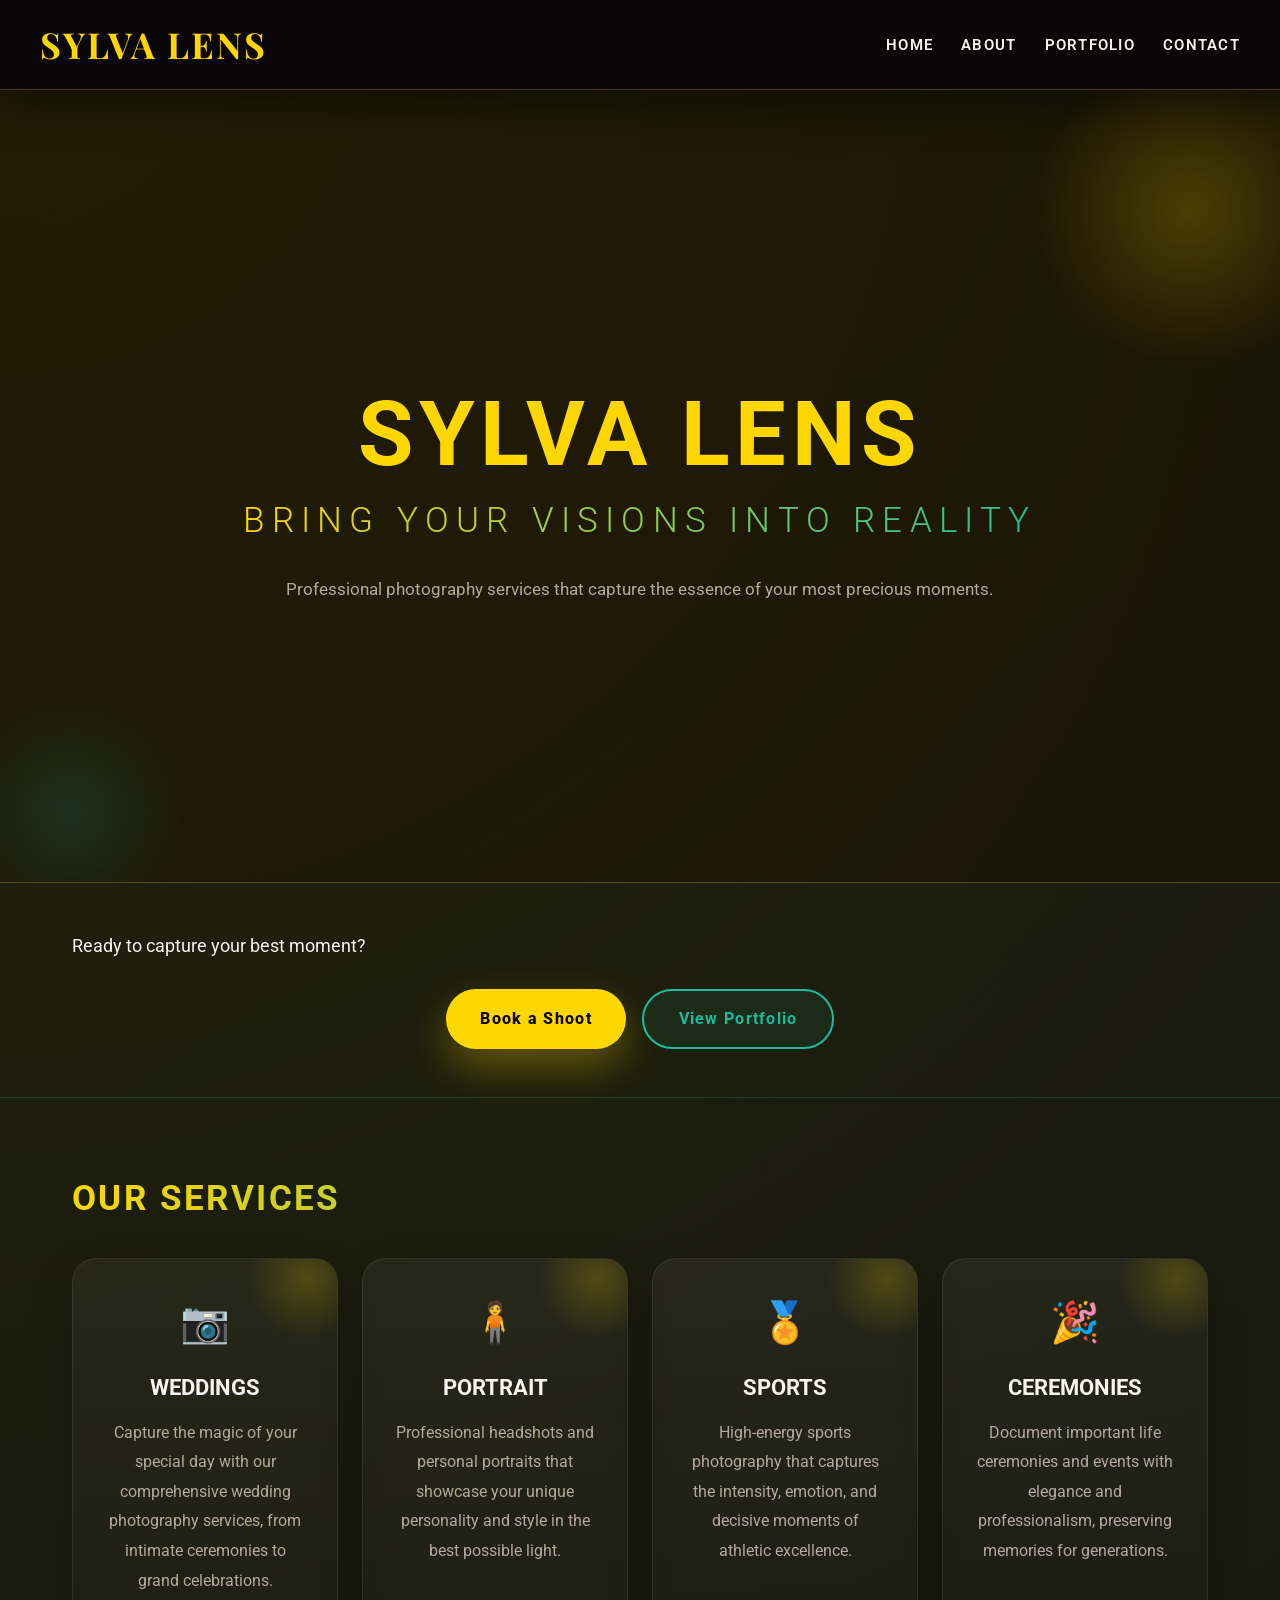
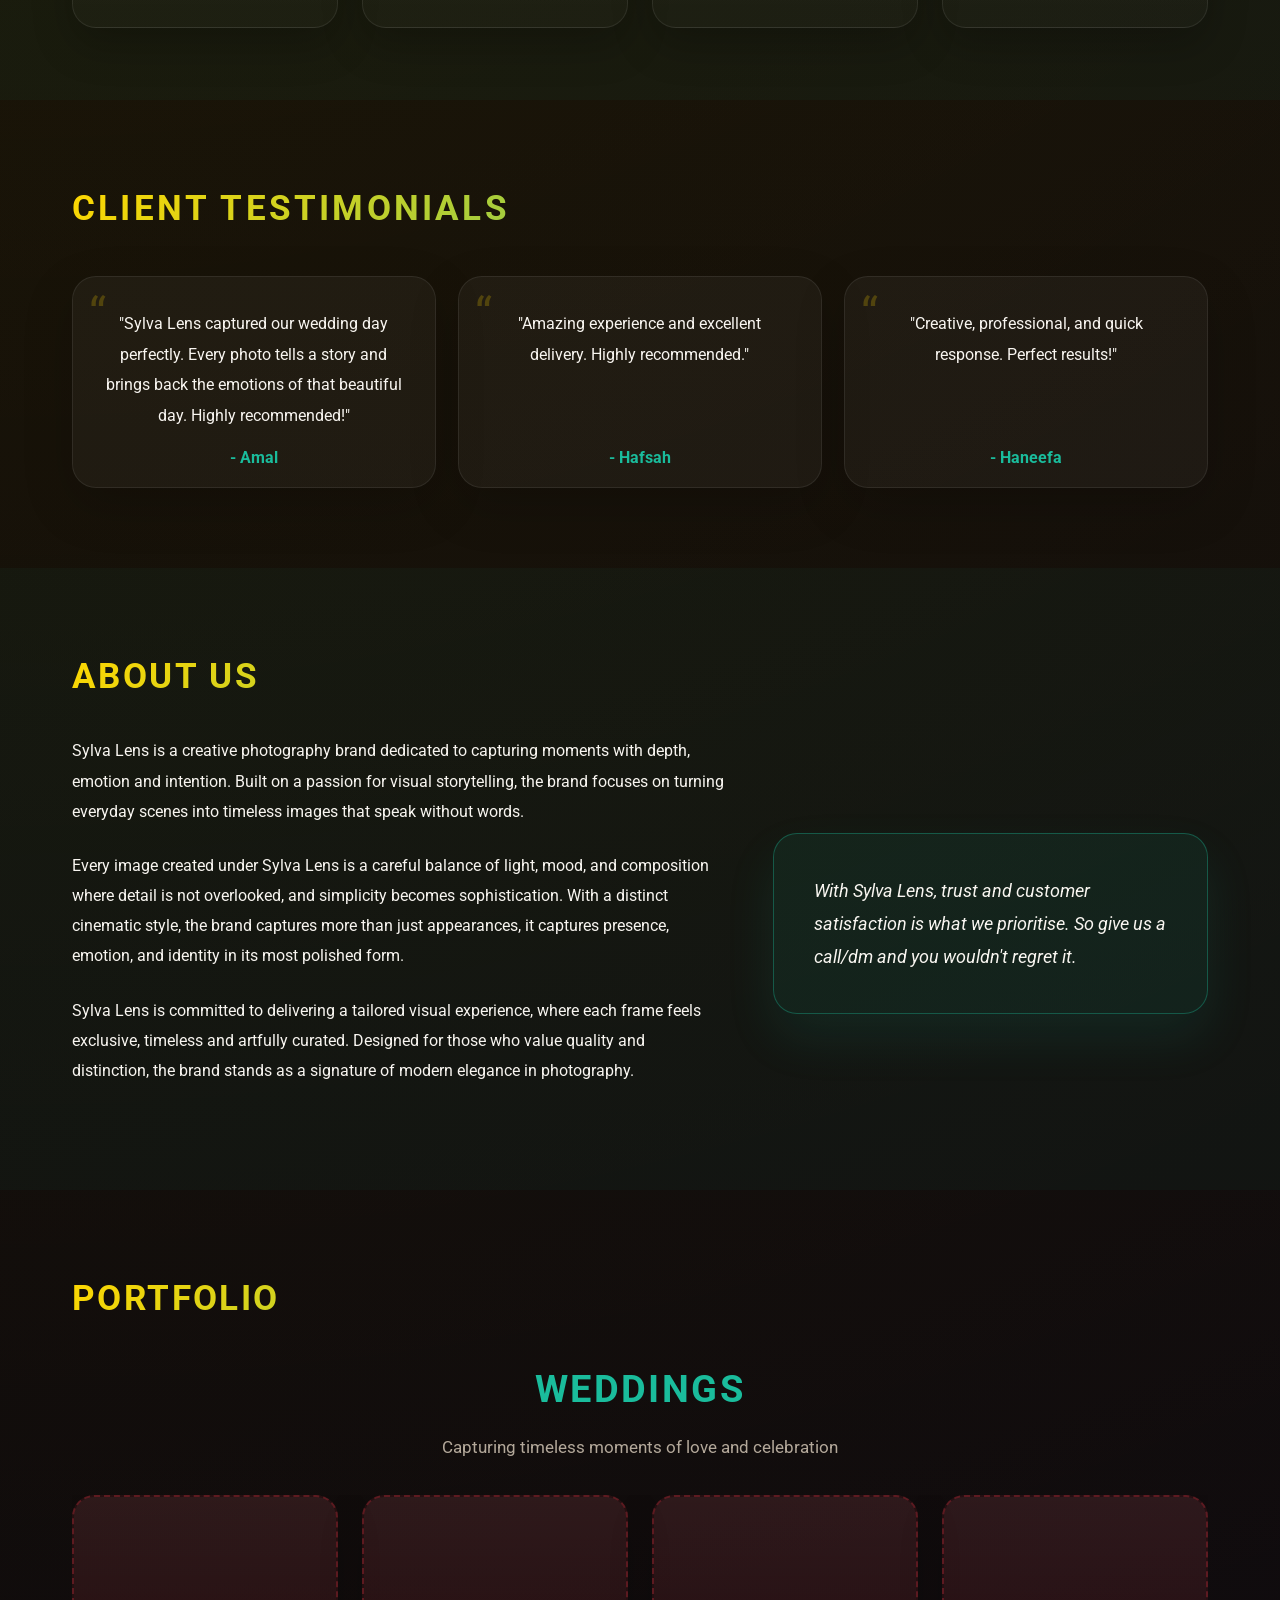
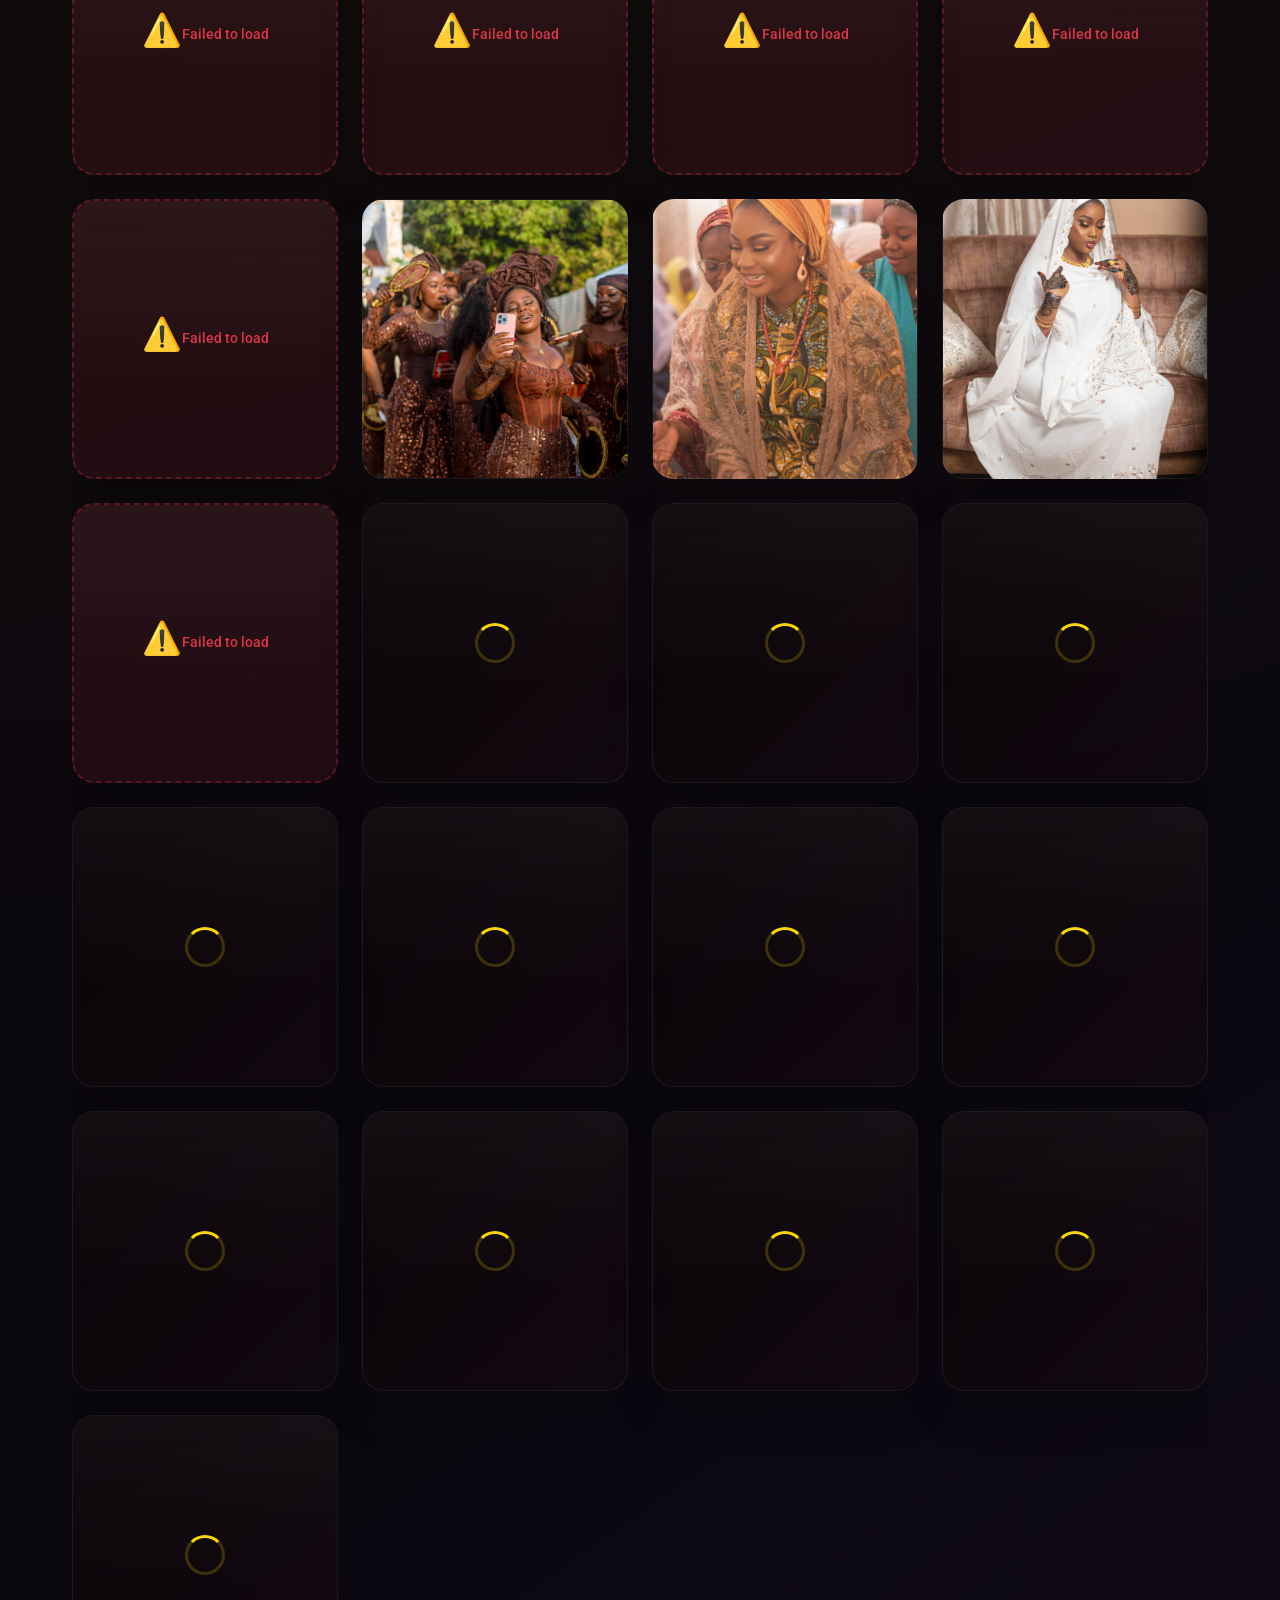
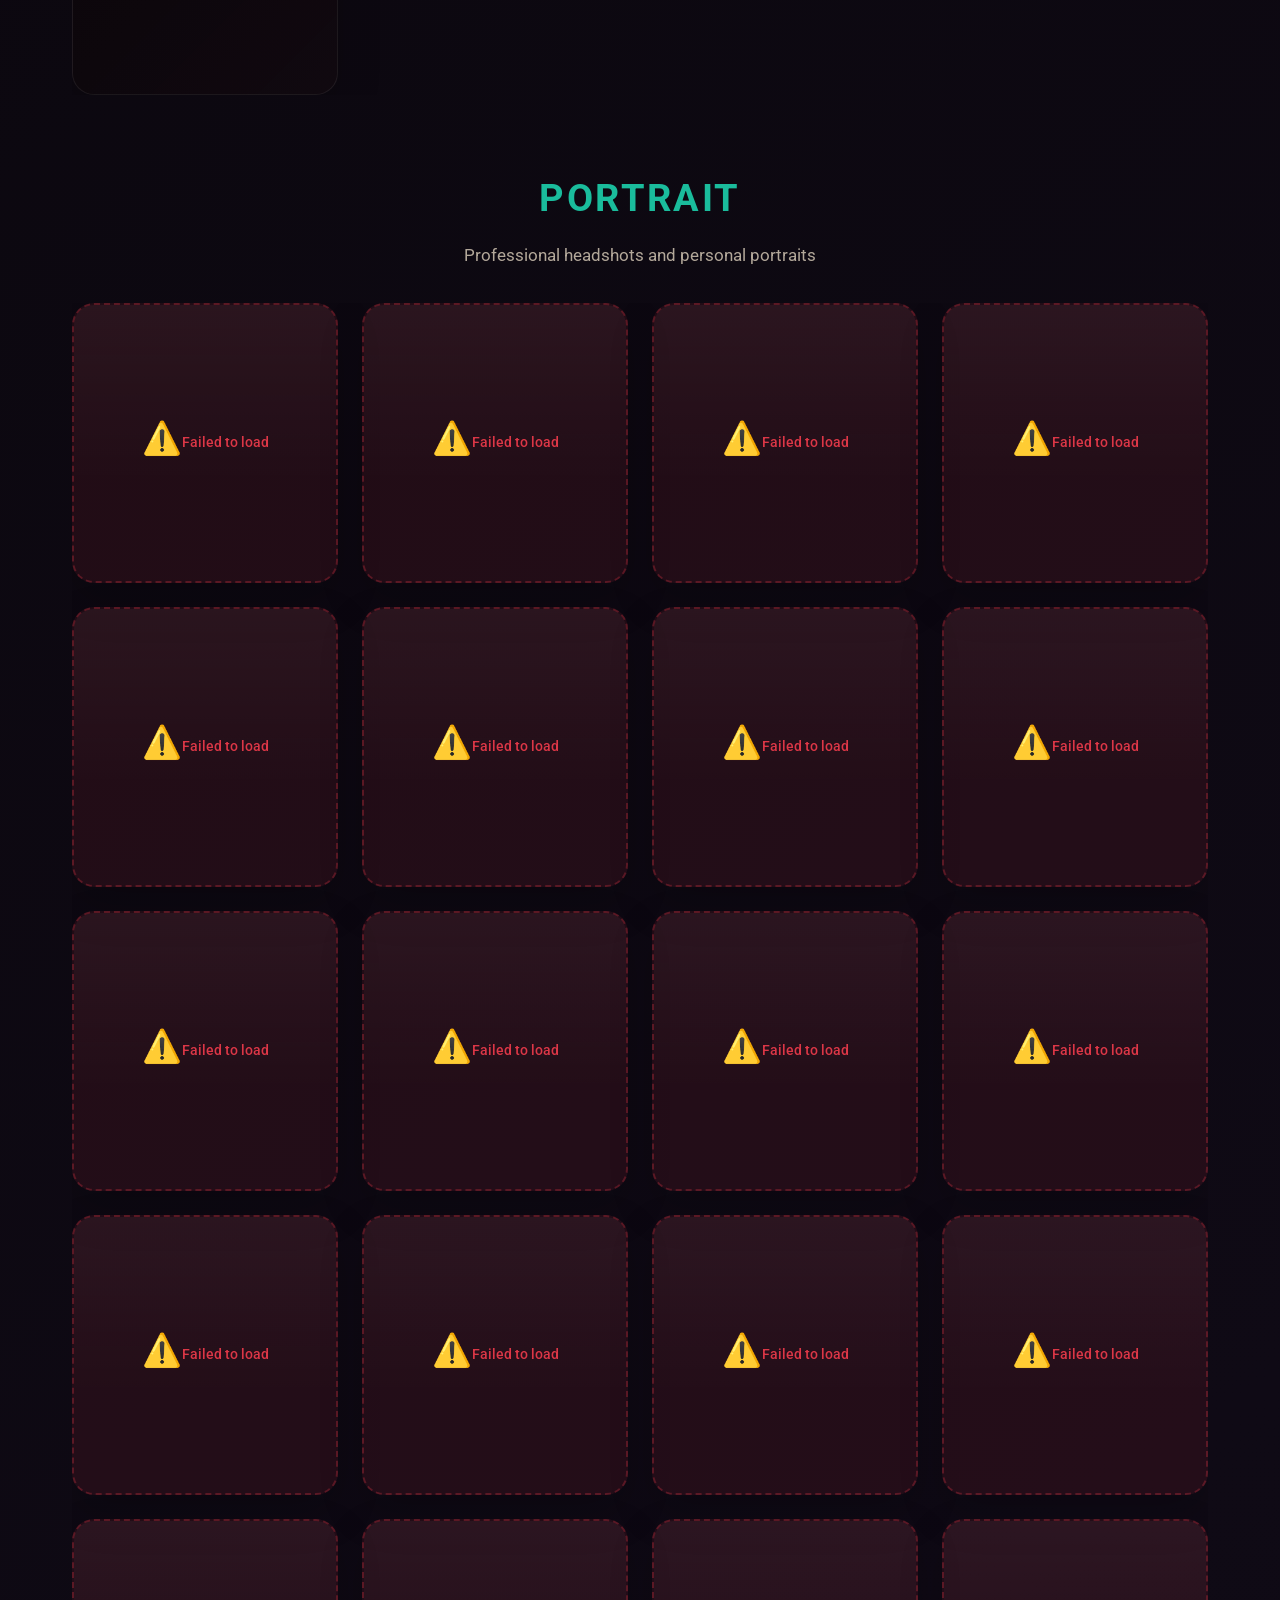
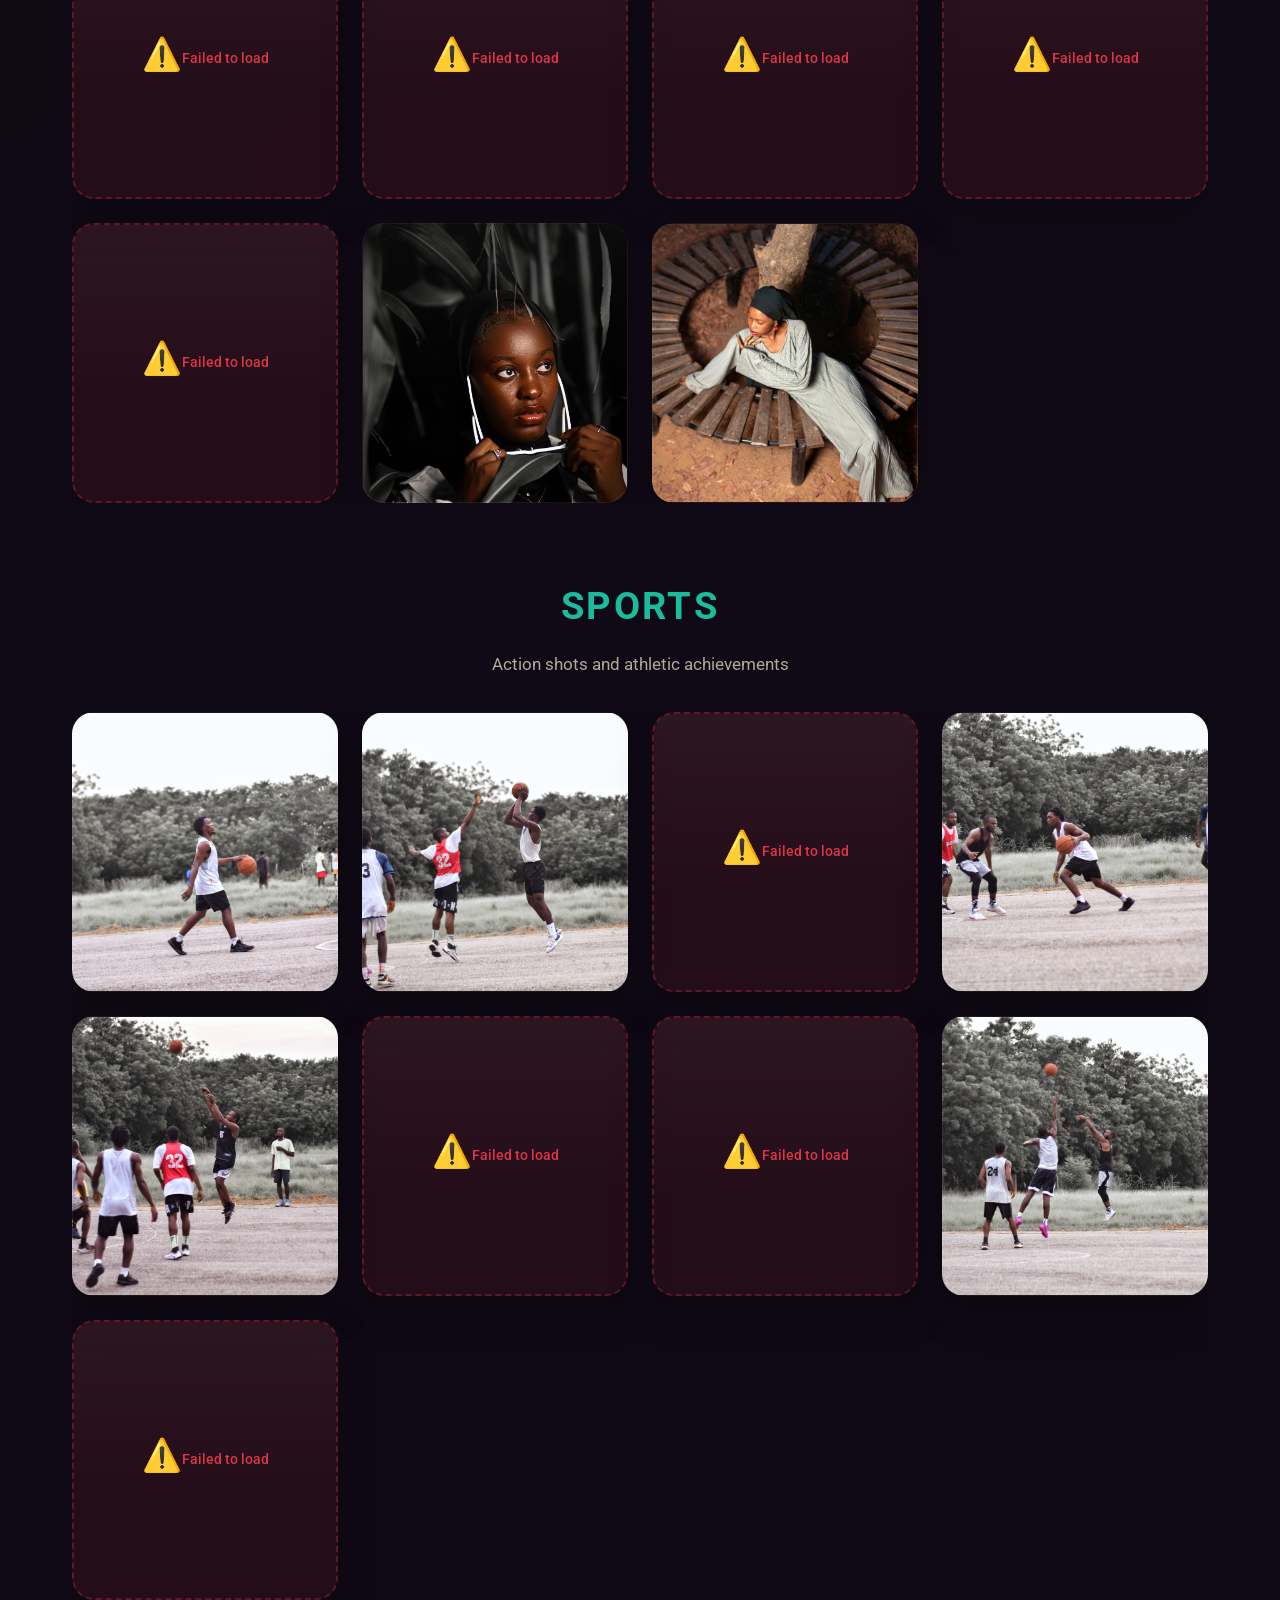
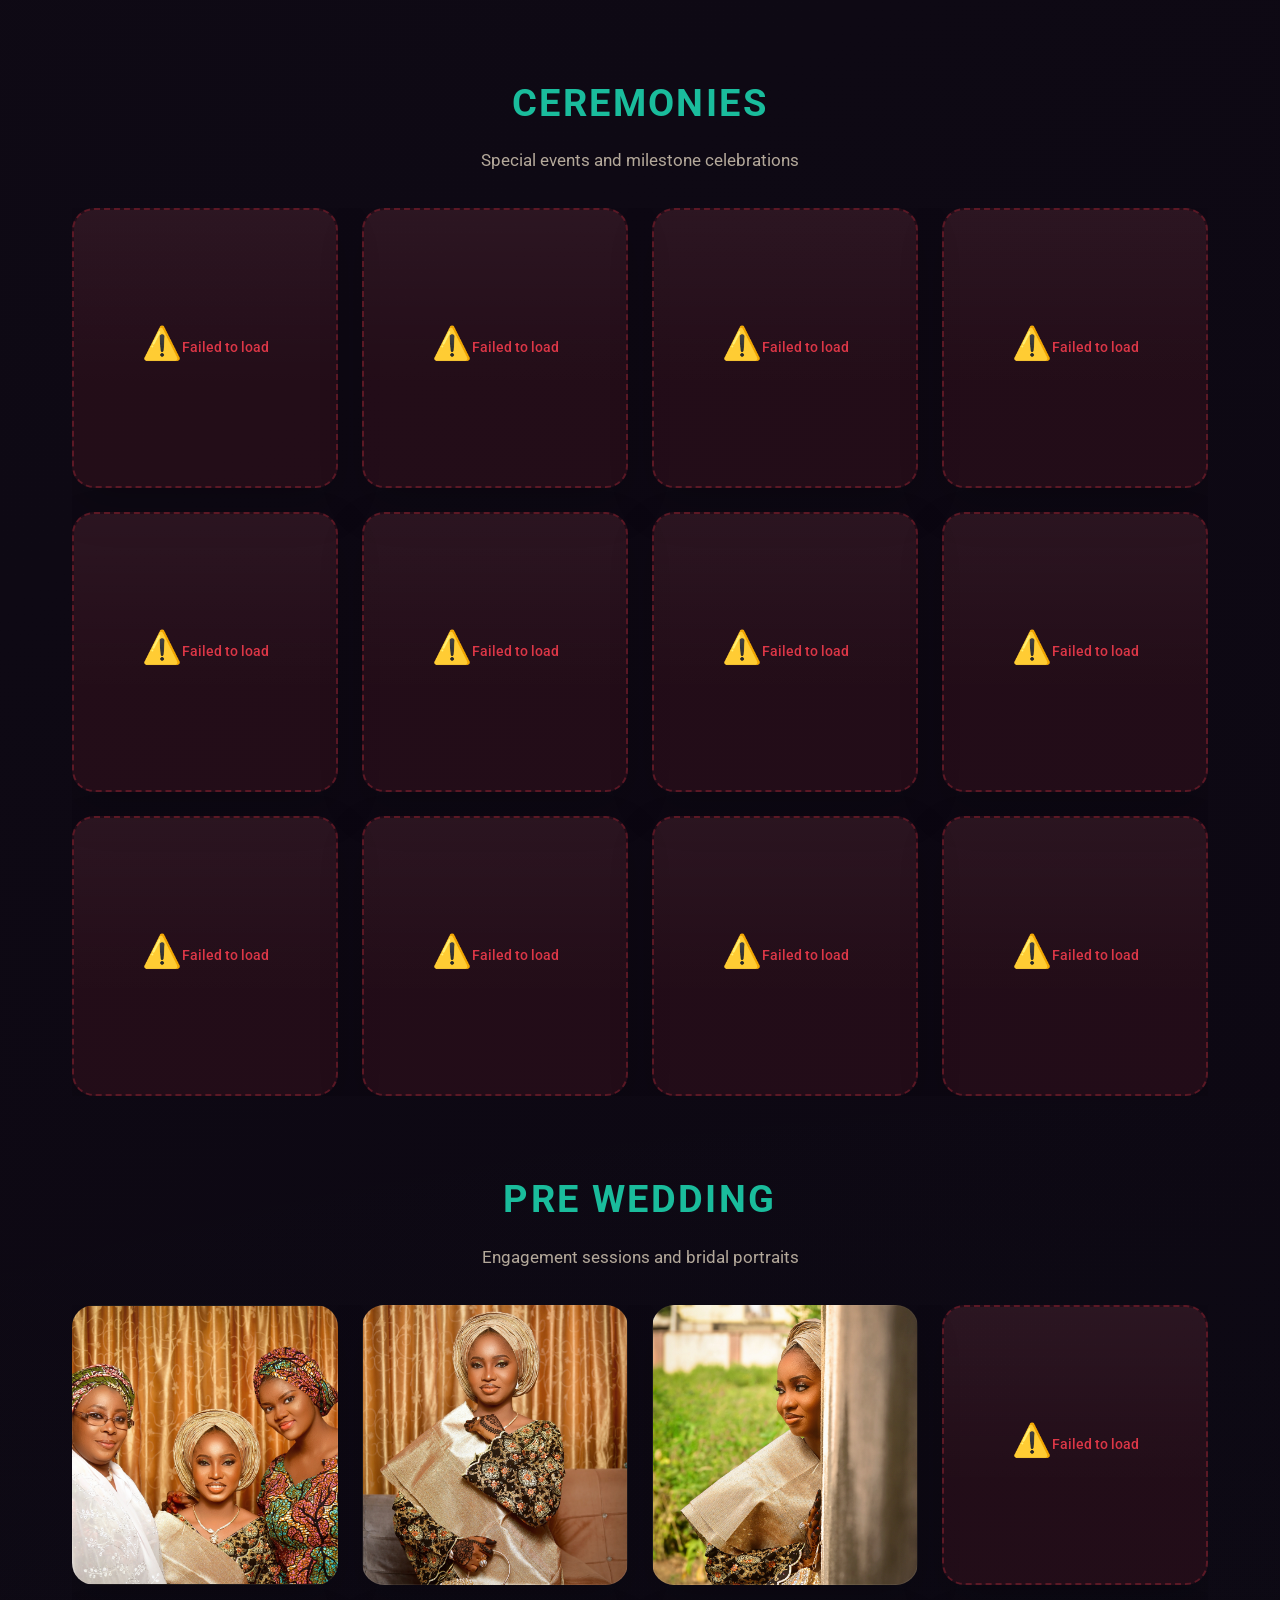
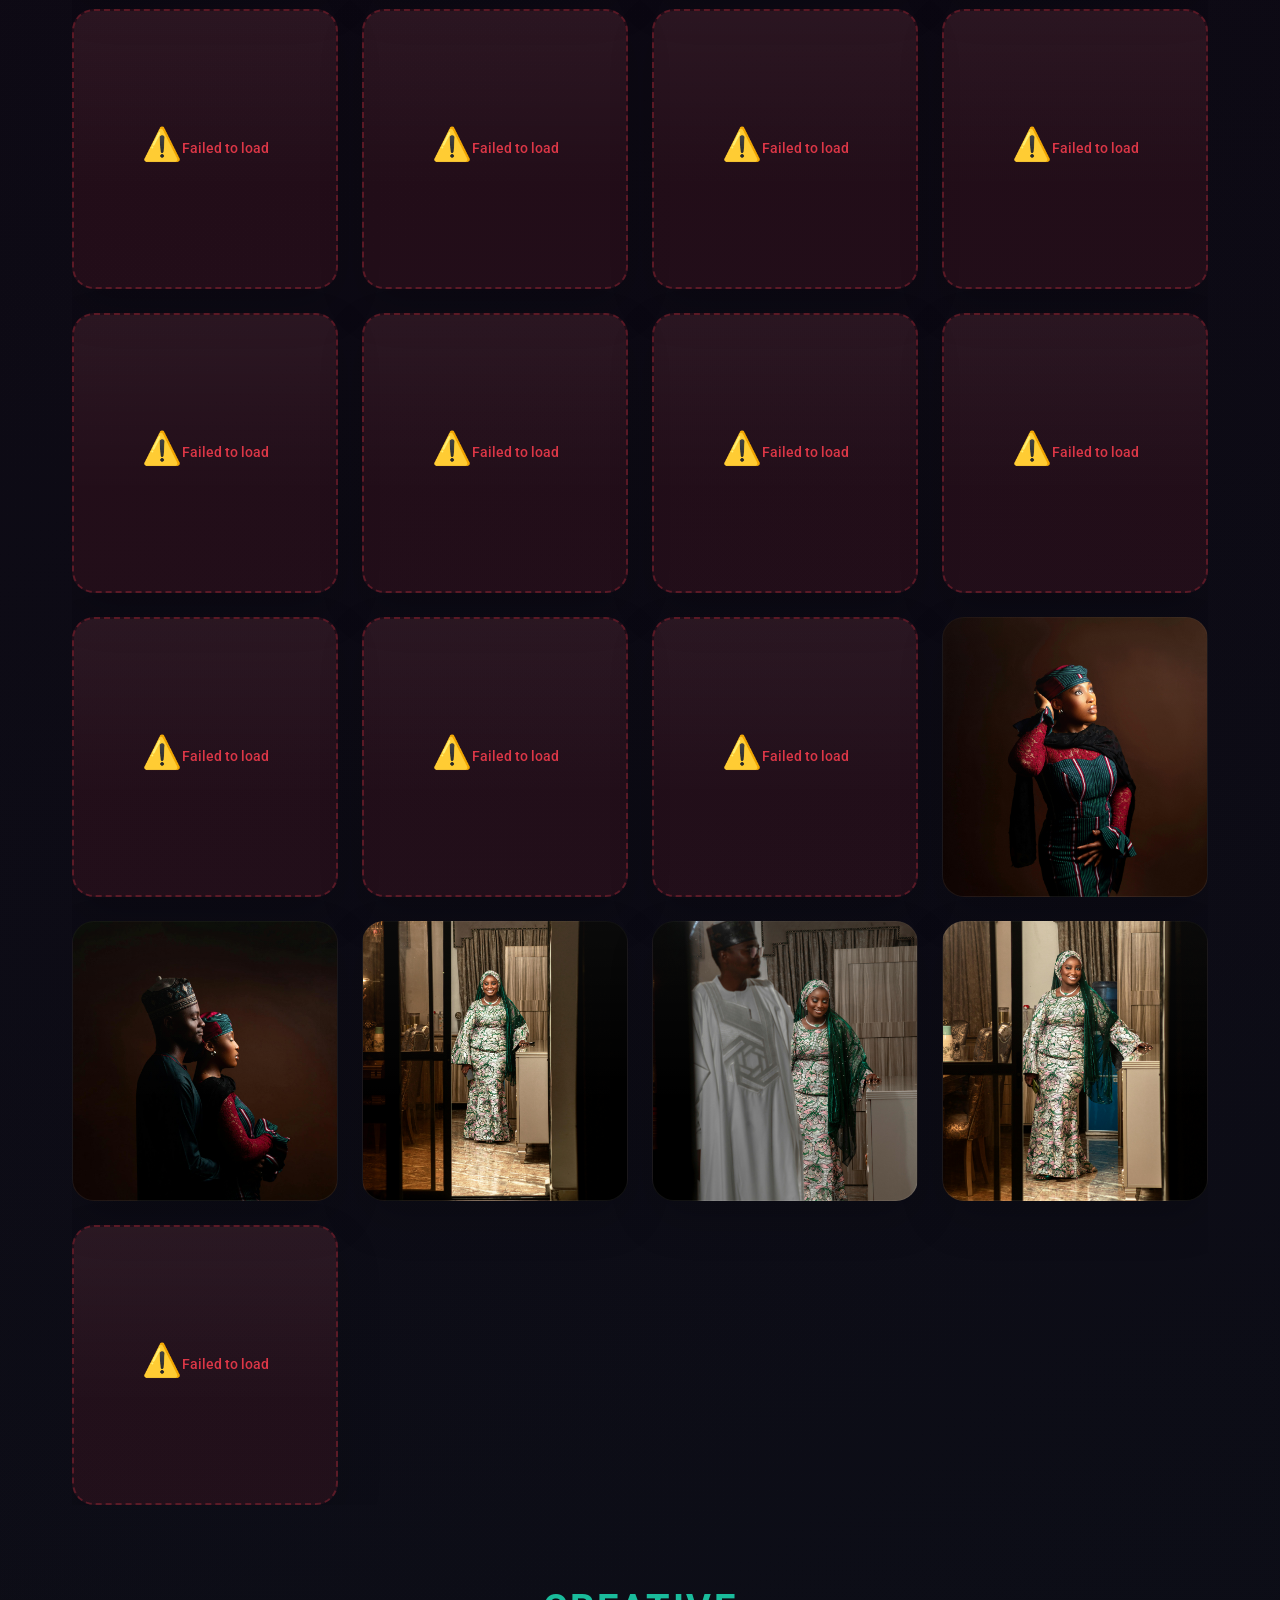
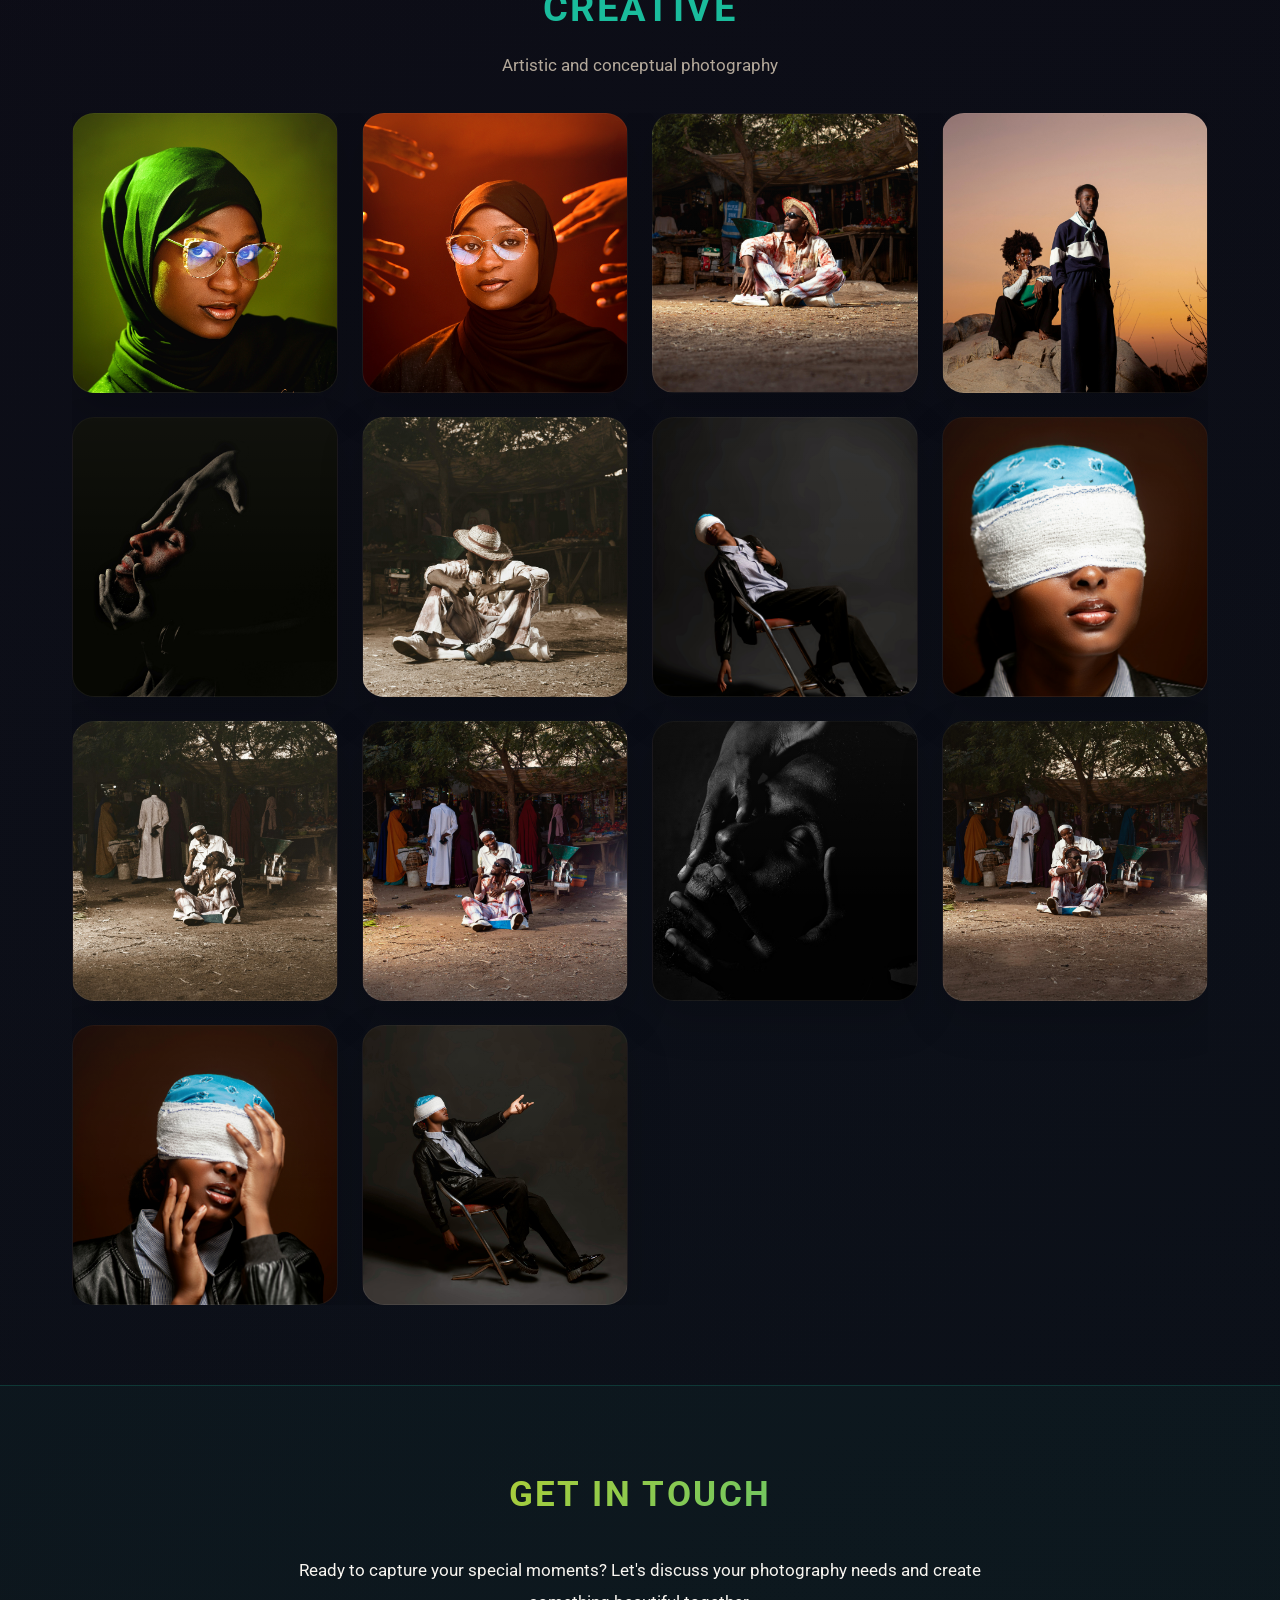
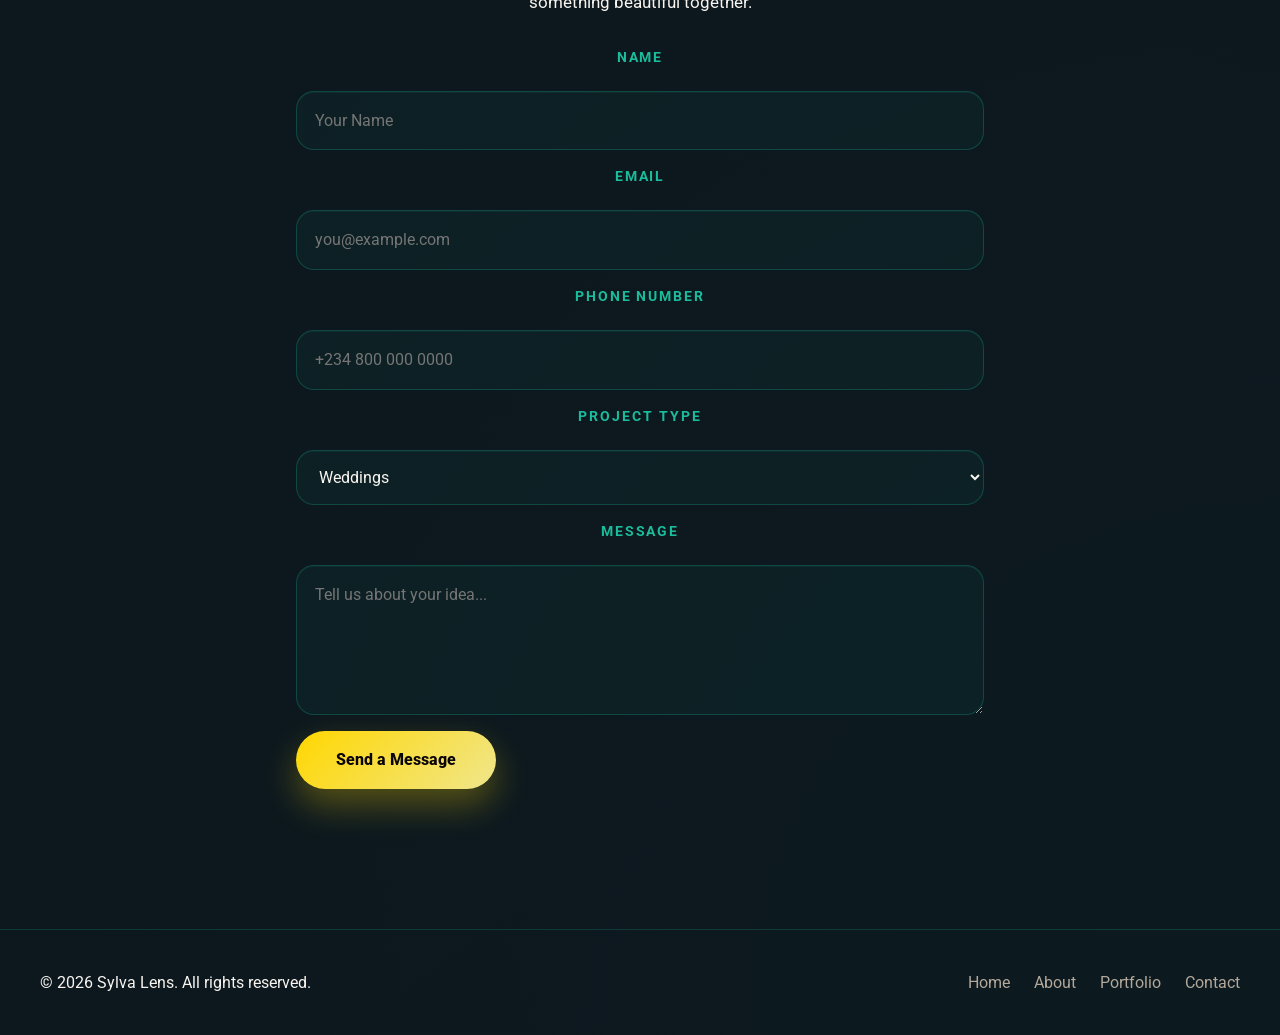
==== commit 2898e218: "update" ====
--- a/index.html
+++ b/index.html
@@ -4,13 +4,23 @@
 <head>
     <meta charset="UTF-8">
     <meta name="viewport" content="width=device-width, initial-scale=1.0">
+    <meta name="theme-color" content="#ffd700">
     <title>Sylva Lens - Portfolio</title>
+
+    <!-- DNS prefetch for image domains (if using CDN in future) -->
+    <link rel="dns-prefetch" href="//fonts.googleapis.com">
+    <link rel="dns-prefetch" href="//fonts.gstatic.com">
 
     <link rel="preconnect" href="https://fonts.googleapis.com">
     <link rel="preconnect" href="https://fonts.gstatic.com" crossorigin>
     <link
         href="https://fonts.googleapis.com/css2?family=Playfair+Display:ital,wght@0,400..900;1,400..900&family=Roboto:ital,wght@0,100..900;1,100..900&display=swap"
         rel="stylesheet">
+
+    <!-- Preload critical images -->
+    <link rel="preload" as="image" href="Weddings/DSC_2202.jpg" type="image/jpeg">
+    <link rel="preload" as="image" href="Weddings/DSC_2211.jpg" type="image/jpeg">
+    <link rel="preload" as="image" href="Weddings/DSC_2215.jpg" type="image/jpeg">
 
     <link rel="stylesheet" href="style.css">
 </head>
@@ -140,27 +150,111 @@
                 <h3 class="category-title">Weddings</h3>
                 <p class="category-description">Capturing timeless moments of love and celebration</p>
                 <div class="portfolio-grid">
-                    <div class="portfolio-item" style="background-image: url('Weddings/DSC_2202.jpg');"></div>
-                    <div class="portfolio-item" style="background-image: url('Weddings/DSC_2211.jpg');"></div>
-                    <div class="portfolio-item" style="background-image: url('Weddings/DSC_2215.jpg');"></div>
-                    <div class="portfolio-item" style="background-image: url('Weddings/DSC_2216.jpg');"></div>
-                    <div class="portfolio-item" style="background-image: url('Weddings/DSC_2218.jpg');"></div>
-                    <div class="portfolio-item" style="background-image: url('Weddings/DSC_2320.jpg');"></div>
-                    <div class="portfolio-item" style="background-image: url('Weddings/DSC_7578.jpeg');"></div>
-                    <div class="portfolio-item" style="background-image: url('Weddings/DSC_7982.jpeg');"></div>
-                    <div class="portfolio-item" style="background-image: url('Weddings/IMG_0490.jpeg');"></div>
-                    <div class="portfolio-item" style="background-image: url('Weddings/IMG_1846.jpeg');"></div>
-                    <div class="portfolio-item" style="background-image: url('Weddings/IMG_1848.jpeg');"></div>
-                    <div class="portfolio-item" style="background-image: url('Weddings/IMG_1849.JPG');"></div>
-                    <div class="portfolio-item" style="background-image: url('Weddings/IMG_1850.JPG');"></div>
-                    <div class="portfolio-item" style="background-image: url('Weddings/IMG_1852.JPG');"></div>
-                    <div class="portfolio-item" style="background-image: url('Weddings/IMG_1853.JPG');"></div>
-                    <div class="portfolio-item" style="background-image: url('Weddings/IMG_8679.jpeg');"></div>
-                    <div class="portfolio-item" style="background-image: url('Weddings/IMG_8684.jpeg');"></div>
-                    <div class="portfolio-item" style="background-image: url('Weddings/IMG_9819.jpeg');"></div>
-                    <div class="portfolio-item" style="background-image: url('Weddings/IMG_9820.jpeg');"></div>
-                    <div class="portfolio-item" style="background-image: url('Weddings/IMG_9836.jpeg');"></div>
-                    <div class="portfolio-item" style="background-image: url('Weddings/IMG_9845.jpeg');"></div>
+                    <div class="portfolio-item lazy-loading" data-src="Weddings/DSC_2202.jpg" data-loaded="false">
+                        <div class="image-placeholder">
+                            <div class="loading-spinner"></div>
+                        </div>
+                    </div>
+                    <div class="portfolio-item lazy-loading" data-src="Weddings/DSC_2211.jpg" data-loaded="false">
+                        <div class="image-placeholder">
+                            <div class="loading-spinner"></div>
+                        </div>
+                    </div>
+                    <div class="portfolio-item lazy-loading" data-src="Weddings/DSC_2215.jpg" data-loaded="false">
+                        <div class="image-placeholder">
+                            <div class="loading-spinner"></div>
+                        </div>
+                    </div>
+                    <div class="portfolio-item lazy-loading" data-src="Weddings/DSC_2216.jpg" data-loaded="false">
+                        <div class="image-placeholder">
+                            <div class="loading-spinner"></div>
+                        </div>
+                    </div>
+                    <div class="portfolio-item lazy-loading" data-src="Weddings/DSC_2218.jpg" data-loaded="false">
+                        <div class="image-placeholder">
+                            <div class="loading-spinner"></div>
+                        </div>
+                    </div>
+                    <div class="portfolio-item lazy-loading" data-src="Weddings/DSC_2320.jpg" data-loaded="false">
+                        <div class="image-placeholder">
+                            <div class="loading-spinner"></div>
+                        </div>
+                    </div>
+                    <div class="portfolio-item lazy-loading" data-src="Weddings/DSC_7578.jpeg" data-loaded="false">
+                        <div class="image-placeholder">
+                            <div class="loading-spinner"></div>
+                        </div>
+                    </div>
+                    <div class="portfolio-item lazy-loading" data-src="Weddings/DSC_7982.jpeg" data-loaded="false">
+                        <div class="image-placeholder">
+                            <div class="loading-spinner"></div>
+                        </div>
+                    </div>
+                    <div class="portfolio-item lazy-loading" data-src="Weddings/IMG_0490.jpeg" data-loaded="false">
+                        <div class="image-placeholder">
+                            <div class="loading-spinner"></div>
+                        </div>
+                    </div>
+                    <div class="portfolio-item lazy-loading" data-src="Weddings/IMG_1846.jpeg" data-loaded="false">
+                        <div class="image-placeholder">
+                            <div class="loading-spinner"></div>
+                        </div>
+                    </div>
+                    <div class="portfolio-item lazy-loading" data-src="Weddings/IMG_1848.jpeg" data-loaded="false">
+                        <div class="image-placeholder">
+                            <div class="loading-spinner"></div>
+                        </div>
+                    </div>
+                    <div class="portfolio-item lazy-loading" data-src="Weddings/IMG_1849.JPG" data-loaded="false">
+                        <div class="image-placeholder">
+                            <div class="loading-spinner"></div>
+                        </div>
+                    </div>
+                    <div class="portfolio-item lazy-loading" data-src="Weddings/IMG_1850.JPG" data-loaded="false">
+                        <div class="image-placeholder">
+                            <div class="loading-spinner"></div>
+                        </div>
+                    </div>
+                    <div class="portfolio-item lazy-loading" data-src="Weddings/IMG_1852.JPG" data-loaded="false">
+                        <div class="image-placeholder">
+                            <div class="loading-spinner"></div>
+                        </div>
+                    </div>
+                    <div class="portfolio-item lazy-loading" data-src="Weddings/IMG_1853.JPG" data-loaded="false">
+                        <div class="image-placeholder">
+                            <div class="loading-spinner"></div>
+                        </div>
+                    </div>
+                    <div class="portfolio-item lazy-loading" data-src="Weddings/IMG_8679.jpeg" data-loaded="false">
+                        <div class="image-placeholder">
+                            <div class="loading-spinner"></div>
+                        </div>
+                    </div>
+                    <div class="portfolio-item lazy-loading" data-src="Weddings/IMG_8684.jpeg" data-loaded="false">
+                        <div class="image-placeholder">
+                            <div class="loading-spinner"></div>
+                        </div>
+                    </div>
+                    <div class="portfolio-item lazy-loading" data-src="Weddings/IMG_9819.jpeg" data-loaded="false">
+                        <div class="image-placeholder">
+                            <div class="loading-spinner"></div>
+                        </div>
+                    </div>
+                    <div class="portfolio-item lazy-loading" data-src="Weddings/IMG_9820.jpeg" data-loaded="false">
+                        <div class="image-placeholder">
+                            <div class="loading-spinner"></div>
+                        </div>
+                    </div>
+                    <div class="portfolio-item lazy-loading" data-src="Weddings/IMG_9836.jpeg" data-loaded="false">
+                        <div class="image-placeholder">
+                            <div class="loading-spinner"></div>
+                        </div>
+                    </div>
+                    <div class="portfolio-item lazy-loading" data-src="Weddings/IMG_9845.jpeg" data-loaded="false">
+                        <div class="image-placeholder">
+                            <div class="loading-spinner"></div>
+                        </div>
+                    </div>
                     <div class="portfolio-item upload-slot" data-category="weddings">
                         <div class="upload-area">
                             <div class="upload-icon">📸</div>
@@ -421,6 +515,9 @@
             const ADMIN_PARAM = 'edit'; // URL parameter to enable editing: ?edit=true
             const uploadSlots = document.querySelectorAll('.upload-slot');
 
+            // Convert existing images to lazy loading
+            convertToLazyLoading();
+
             // Function to check if editing is enabled via URL parameter
             function isEditingEnabled() {
                 const urlParams = new URLSearchParams(window.location.search);
@@ -688,6 +785,9 @@
             function initializeLazyLoading() {
                 const lazyImages = document.querySelectorAll('.portfolio-item.lazy-loading');
 
+                // Preload first few images for better initial experience
+                preloadAboveFoldImages();
+
                 if ('IntersectionObserver' in window) {
                     const imageObserver = new IntersectionObserver((entries, observer) => {
                         entries.forEach(entry => {
@@ -698,7 +798,7 @@
                             }
                         });
                     }, {
-                        rootMargin: '50px 0px', // Start loading 50px before the image comes into view
+                        rootMargin: '100px 0px', // Start loading 100px before the image comes into view
                         threshold: 0.01
                     });
 
@@ -713,15 +813,71 @@
                 }
             }
 
-            // Load a single lazy image
+            // Preload images that are likely above the fold with high priority
+            function preloadAboveFoldImages() {
+                const aboveFoldImages = document.querySelectorAll('.portfolio-item.lazy-loading:nth-child(-n+9)'); // First 9 images for better coverage
+
+                // Load first 3 with high priority (immediate)
+                const highPriorityImages = Array.from(aboveFoldImages).slice(0, 3);
+                highPriorityImages.forEach(item => {
+                    loadLazyImage(item);
+                });
+
+                // Load next 6 with slight delay to prevent overwhelming the network
+                setTimeout(() => {
+                    const mediumPriorityImages = Array.from(aboveFoldImages).slice(3, 9);
+                    mediumPriorityImages.forEach(item => {
+                        loadLazyImage(item);
+                    });
+                }, 100);
+            }
+
+            // Convert existing background-image styles to lazy loading
+            function convertToLazyLoading() {
+                const portfolioItems = document.querySelectorAll('.portfolio-item:not(.upload-slot):not(.lazy-loading)');
+
+                portfolioItems.forEach(item => {
+                    const backgroundImage = item.style.backgroundImage;
+                    if (backgroundImage && backgroundImage.includes('url(')) {
+                        // Extract the URL from background-image
+                        const urlMatch = backgroundImage.match(/url\(['"]?([^'"]+)['"]?\)/);
+                        if (urlMatch && urlMatch[1]) {
+                            const imageUrl = urlMatch[1];
+
+                            // Clear the inline background-image
+                            item.style.backgroundImage = '';
+
+                            // Add lazy loading attributes
+                            item.classList.add('lazy-loading');
+                            item.setAttribute('data-src', imageUrl);
+                            item.setAttribute('data-loaded', 'false');
+
+                            // Add loading placeholder
+                            item.innerHTML = '<div class="image-placeholder"><div class="loading-spinner"></div></div>';
+                        }
+                    }
+                });
+            }
+
+            // Load a single lazy image with WebP support
             function loadLazyImage(lazyItem) {
                 const src = lazyItem.getAttribute('data-src');
                 if (src && lazyItem.getAttribute('data-loaded') === 'false') {
+                    // Mark as loading to prevent duplicate requests
+                    lazyItem.setAttribute('data-loaded', 'loading');
+
+                    // Check for WebP support
+                    const supportsWebP = checkWebPSupport();
+
+                    // Try WebP first if supported, fallback to original
+                    const imageSrc = supportsWebP ? convertToWebP(src) : src;
+
                     // Preload the image
                     const img = new Image();
+                    img.decoding = 'async'; // Better performance
                     img.onload = function () {
                         // Set the background image
-                        lazyItem.style.backgroundImage = `url('${src}')`;
+                        lazyItem.style.backgroundImage = `url('${imageSrc}')`;
                         lazyItem.classList.remove('lazy-loading');
                         lazyItem.classList.add('loaded');
                         lazyItem.setAttribute('data-loaded', 'true');
@@ -732,7 +888,57 @@
                             placeholder.remove();
                         }
                     };
-                    img.src = src;
+                    img.onerror = function () {
+                        // If WebP fails, try original format
+                        if (supportsWebP && imageSrc !== src) {
+                            const fallbackImg = new Image();
+                            fallbackImg.decoding = 'async';
+                            fallbackImg.onload = function () {
+                                lazyItem.style.backgroundImage = `url('${src}')`;
+                                lazyItem.classList.remove('lazy-loading');
+                                lazyItem.classList.add('loaded');
+                                lazyItem.setAttribute('data-loaded', 'true');
+
+                                const placeholder = lazyItem.querySelector('.image-placeholder');
+                                if (placeholder) {
+                                    placeholder.remove();
+                                }
+                            };
+                            fallbackImg.onerror = function () {
+                                handleImageError(lazyItem);
+                            };
+                            fallbackImg.src = src;
+                        } else {
+                            handleImageError(lazyItem);
+                        }
+                    };
+                    img.src = imageSrc;
+                }
+            }
+
+            // Check WebP support
+            function checkWebPSupport() {
+                const canvas = document.createElement('canvas');
+                canvas.width = 1;
+                canvas.height = 1;
+                return canvas.toDataURL('image/webp').indexOf('image/webp') === 5;
+            }
+
+            // Convert image path to WebP equivalent
+            function convertToWebP(src) {
+                // Replace file extension with .webp
+                return src.replace(/\.(jpg|jpeg|png)$/i, '.webp');
+            }
+
+            // Handle image loading errors
+            function handleImageError(lazyItem) {
+                lazyItem.classList.remove('lazy-loading');
+                lazyItem.classList.add('error');
+                lazyItem.setAttribute('data-loaded', 'error');
+
+                const placeholder = lazyItem.querySelector('.image-placeholder');
+                if (placeholder) {
+                    placeholder.innerHTML = '<div class="error-icon">⚠️</div><span class="error-text">Failed to load</span>';
                 }
             }
 
--- a/style.css
+++ b/style.css
@@ -352,11 +352,14 @@
     color: var(--text-color);
     line-height: 1.9;
     font-size: 1rem;
+    text-align: center;
 }
 
 .testimonial-card span {
-    display: block;
-    text-align: center;
+    position: absolute;
+    bottom: 1rem;
+    left: 50%;
+    transform: translateX(-50%);
     font-weight: 700;
     color: var(--accent-emerald);
 }
@@ -425,8 +428,9 @@
     align-items: center;
     justify-content: center;
     will-change: transform, box-shadow, border-color;
-    contain: layout style paint;
-    /* Additional containment */
+    image-rendering: -webkit-optimize-contrast;
+    /* Better image quality */
+    image-rendering: crisp-edges;
 }
 
 .portfolio-item:hover {
@@ -483,18 +487,33 @@
     animation: spin 1s linear infinite;
 }
 
-@keyframes spin {
-    0% {
-        transform: rotate(0deg);
-    }
-
-    100% {
-        transform: rotate(360deg);
-    }
-}
-
-.portfolio-item.loaded {
-    animation: fadeIn 0.3s ease-in-out;
+@keyframes fadeIn {
+    from {
+        opacity: 0;
+        transform: scale(0.98);
+    }
+
+    to {
+        opacity: 1;
+        transform: scale(1);
+    }
+}
+
+.portfolio-item.error {
+    background: rgba(220, 53, 69, 0.1);
+    border: 2px dashed rgba(220, 53, 69, 0.3);
+}
+
+.error-icon {
+    font-size: 2rem;
+    color: #dc3545;
+    margin-bottom: 0.5rem;
+}
+
+.error-text {
+    color: #dc3545;
+    font-size: 0.9rem;
+    font-weight: 500;
 }
 
 @keyframes fadeIn {
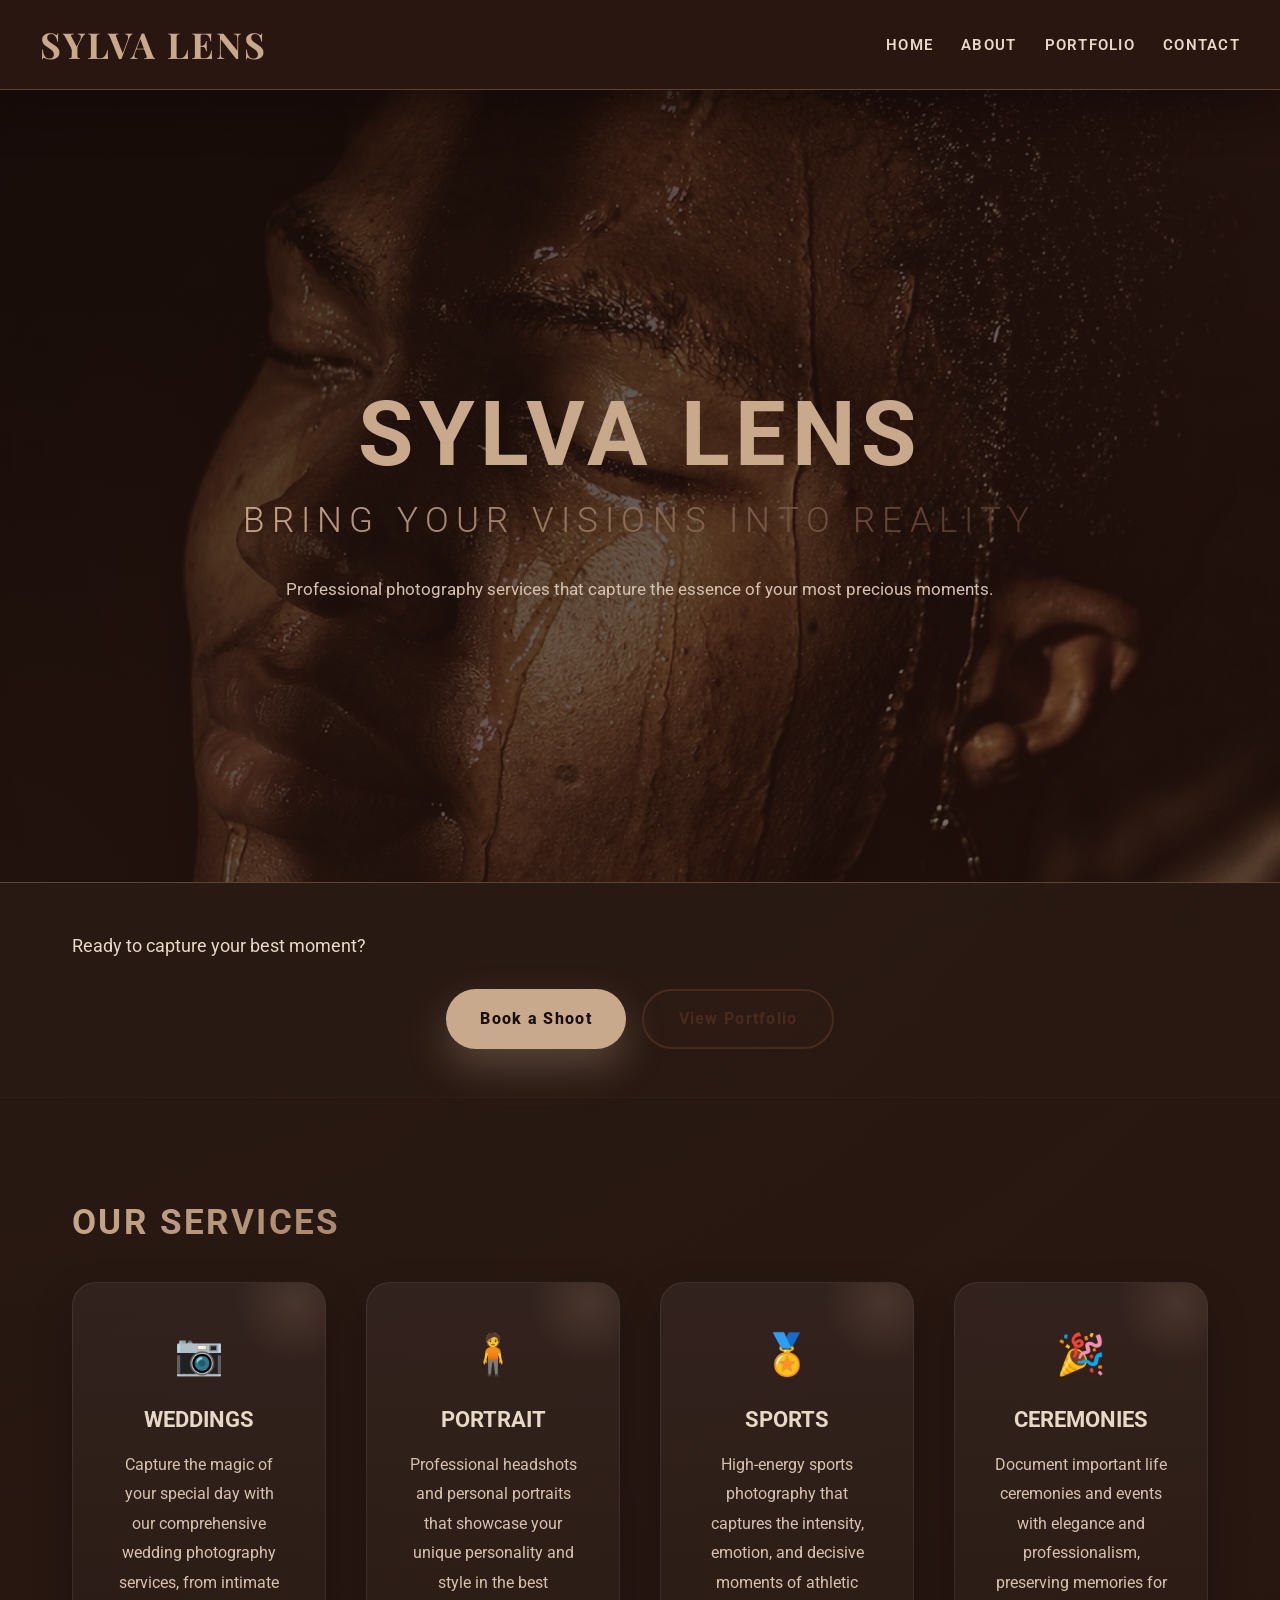
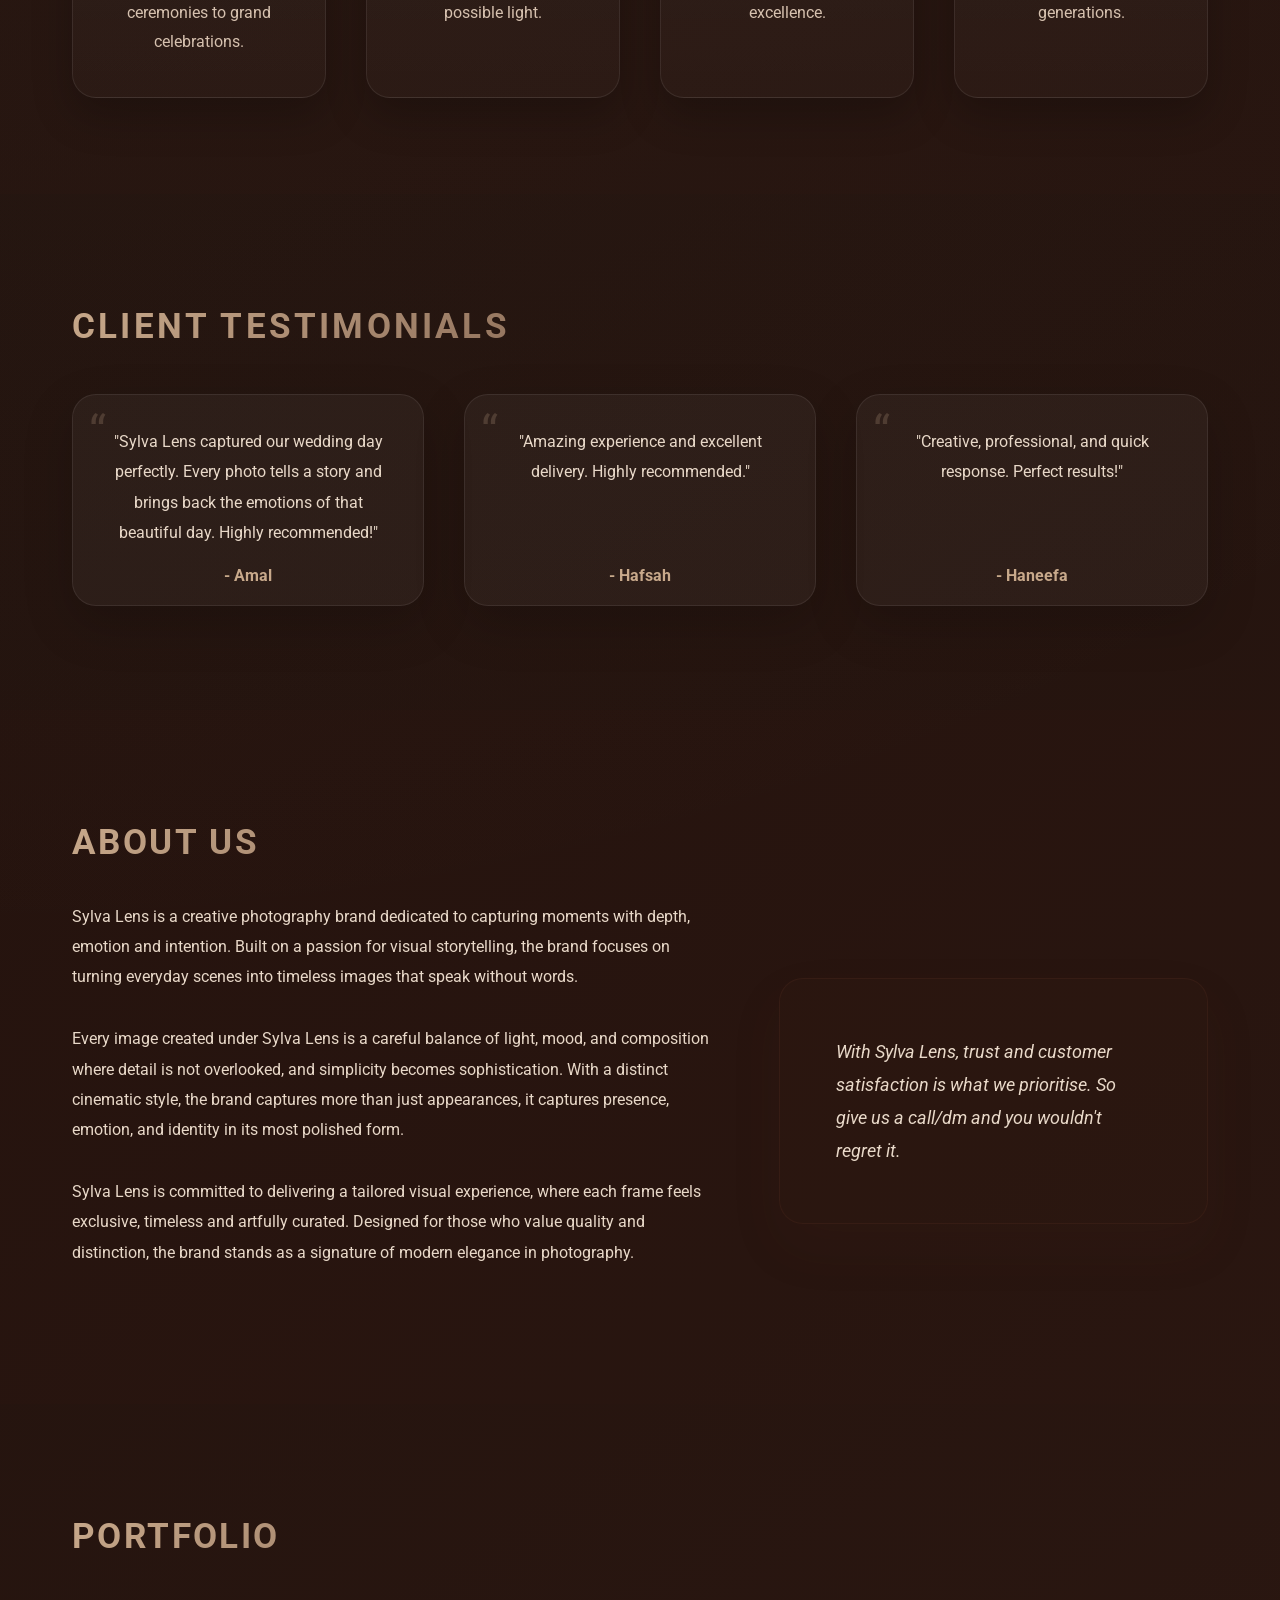
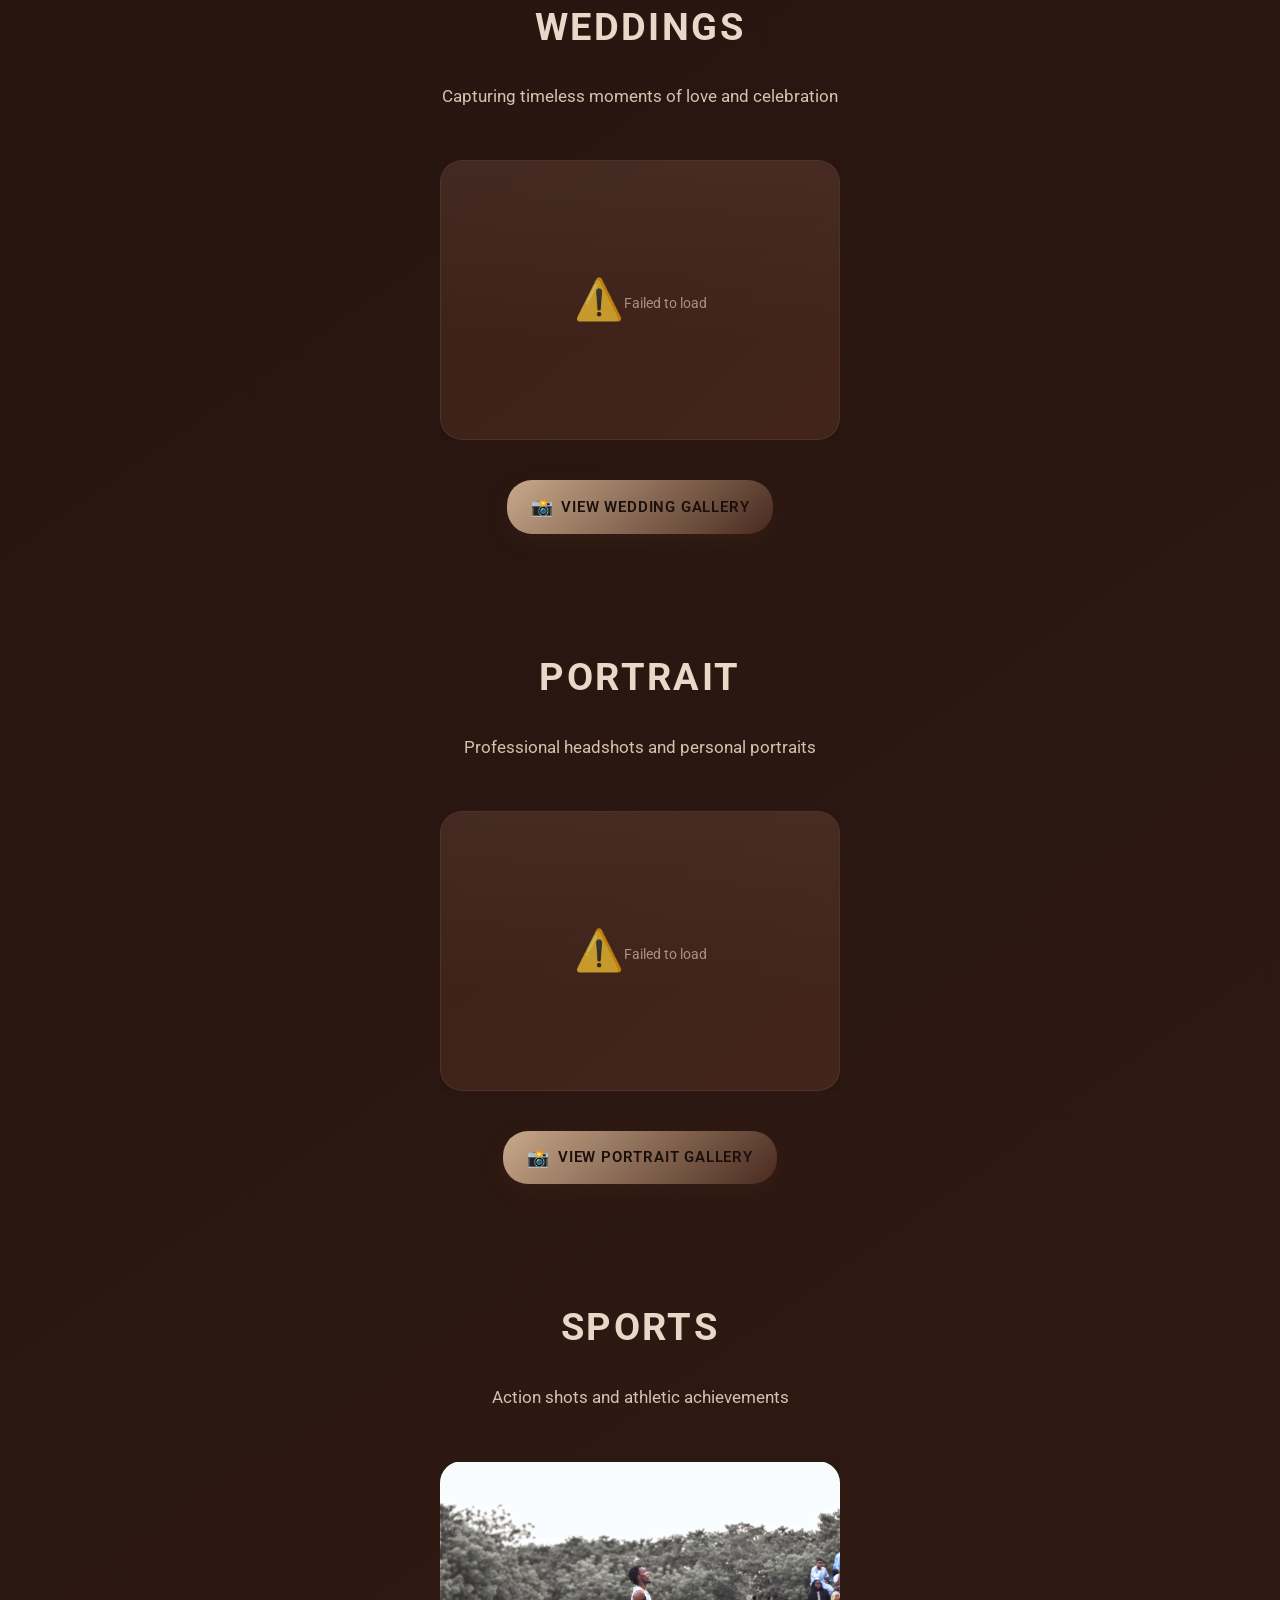
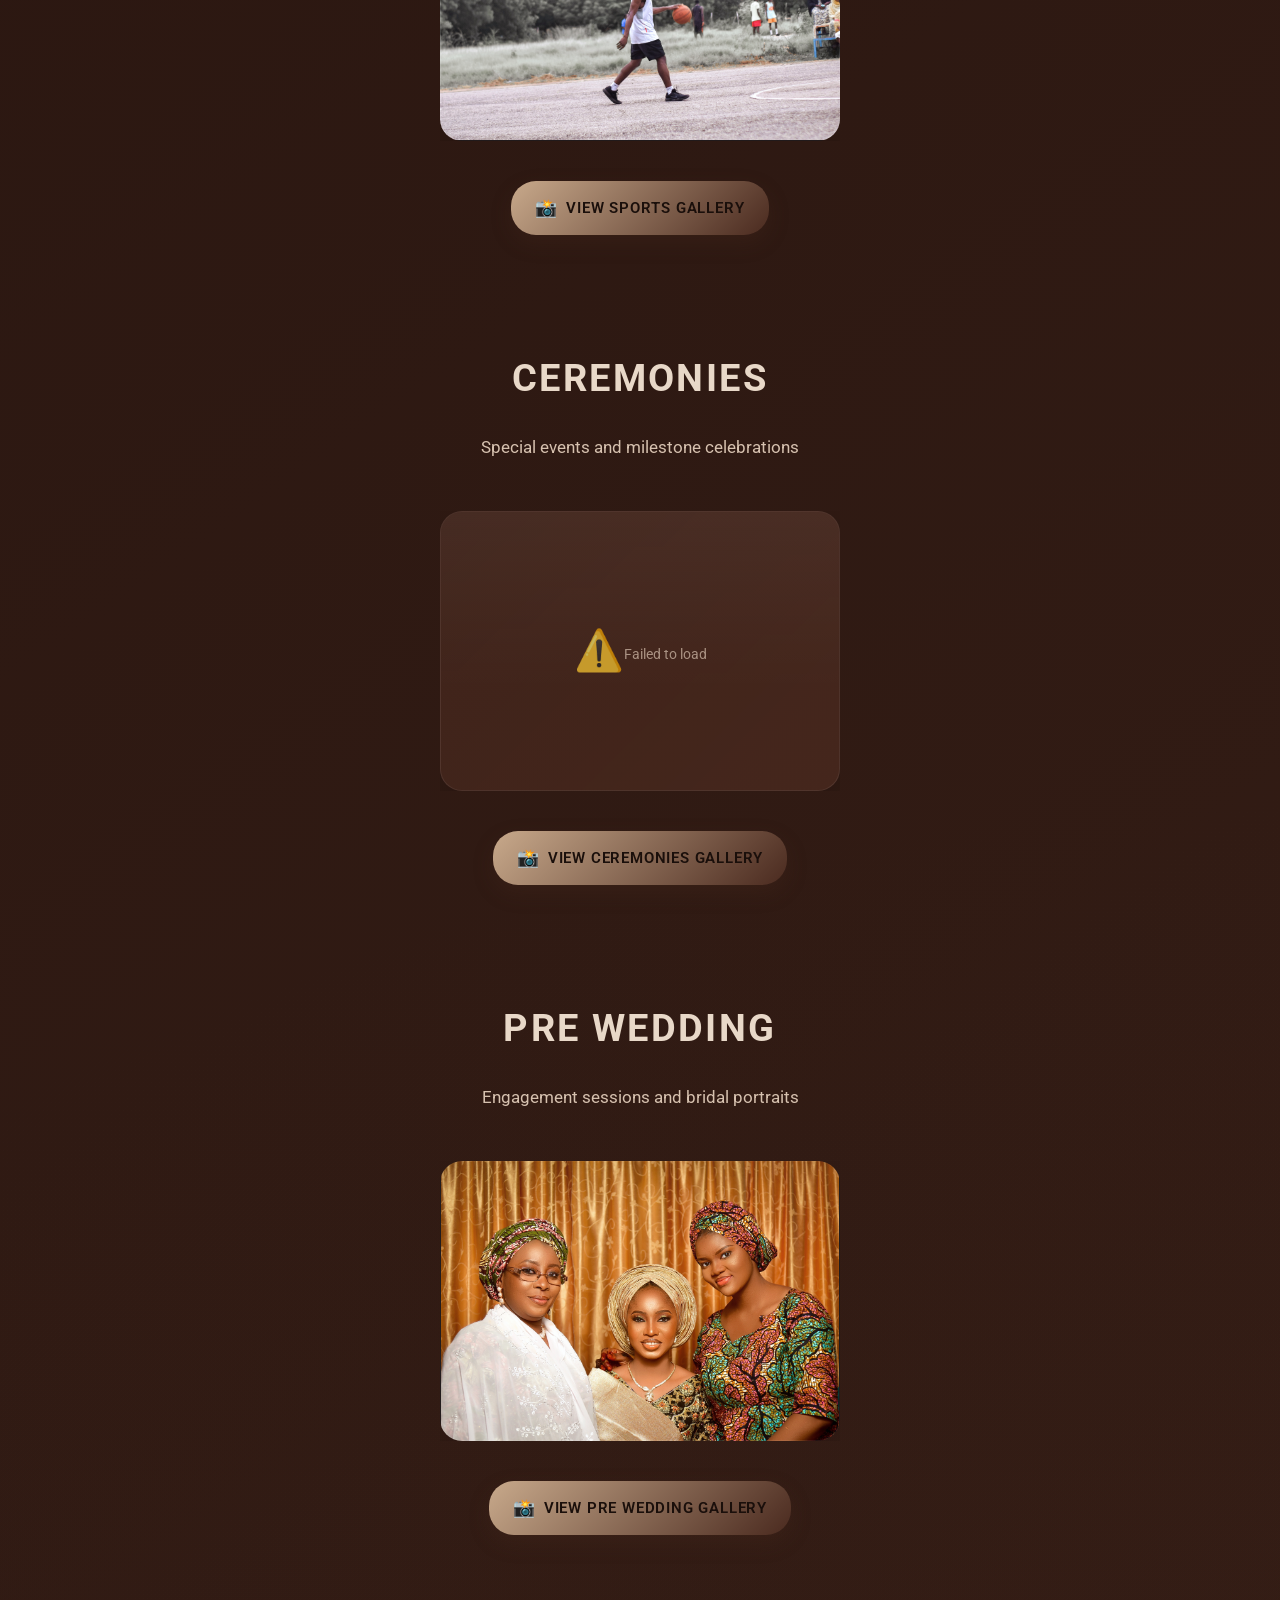
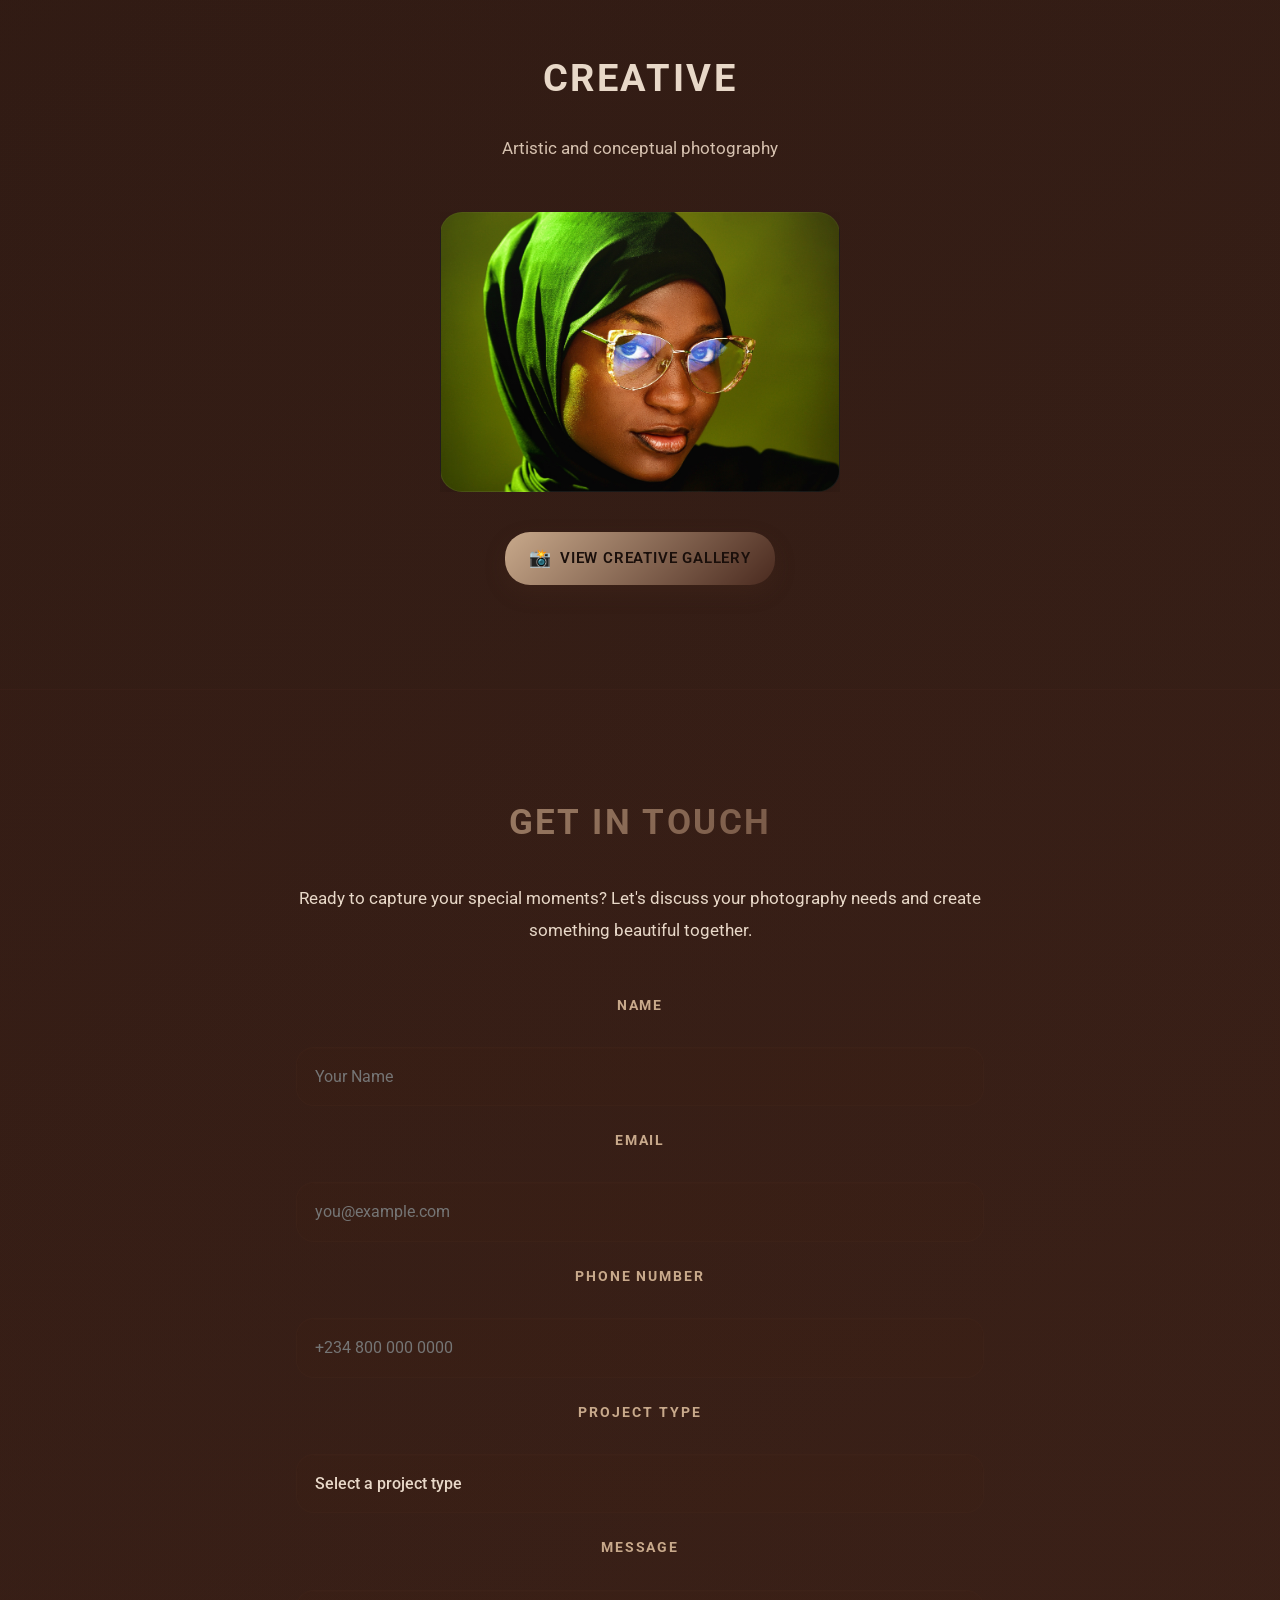
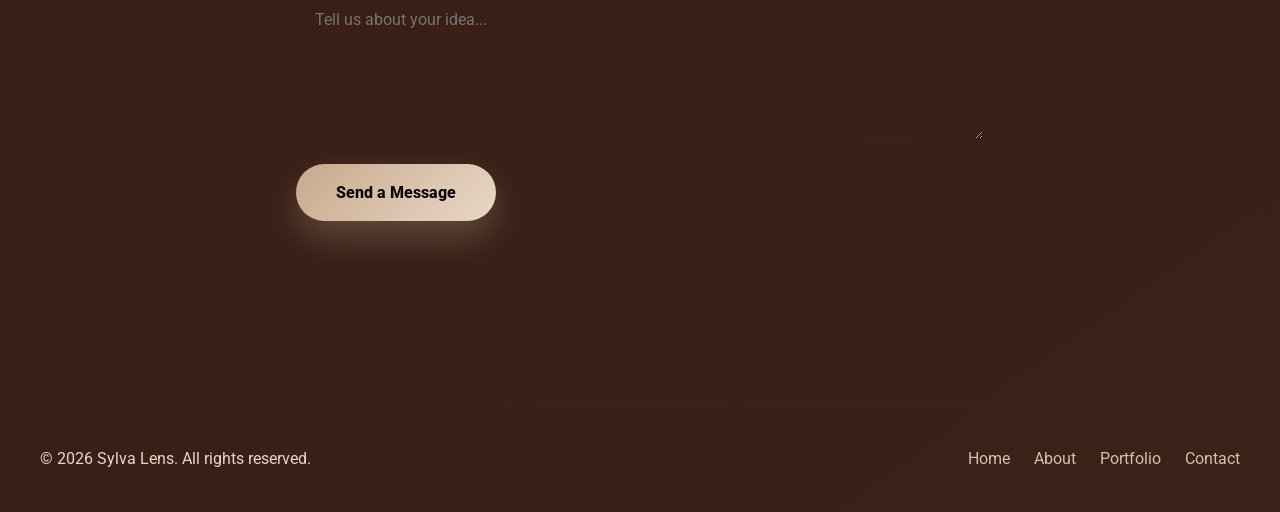
==== commit 53b47ef1: "update" ====
--- a/index.html
+++ b/index.html
@@ -149,118 +149,16 @@
             <div class="category-section">
                 <h3 class="category-title">Weddings</h3>
                 <p class="category-description">Capturing timeless moments of love and celebration</p>
-                <div class="portfolio-grid">
-                    <div class="portfolio-item lazy-loading" data-src="Weddings/DSC_2202.jpg" data-loaded="false">
-                        <div class="image-placeholder">
-                            <div class="loading-spinner"></div>
+                <div class="portfolio-showcase">
+                    <div class="portfolio-grid">
+                        <div class="portfolio-item lazy-loading" data-src="Weddings/DSC_2202.jpg" data-loaded="false">
+                            <div class="image-placeholder">
+                                <div class="loading-spinner"></div>
+                            </div>
                         </div>
                     </div>
-                    <div class="portfolio-item lazy-loading" data-src="Weddings/DSC_2211.jpg" data-loaded="false">
-                        <div class="image-placeholder">
-                            <div class="loading-spinner"></div>
-                        </div>
-                    </div>
-                    <div class="portfolio-item lazy-loading" data-src="Weddings/DSC_2215.jpg" data-loaded="false">
-                        <div class="image-placeholder">
-                            <div class="loading-spinner"></div>
-                        </div>
-                    </div>
-                    <div class="portfolio-item lazy-loading" data-src="Weddings/DSC_2216.jpg" data-loaded="false">
-                        <div class="image-placeholder">
-                            <div class="loading-spinner"></div>
-                        </div>
-                    </div>
-                    <div class="portfolio-item lazy-loading" data-src="Weddings/DSC_2218.jpg" data-loaded="false">
-                        <div class="image-placeholder">
-                            <div class="loading-spinner"></div>
-                        </div>
-                    </div>
-                    <div class="portfolio-item lazy-loading" data-src="Weddings/DSC_2320.jpg" data-loaded="false">
-                        <div class="image-placeholder">
-                            <div class="loading-spinner"></div>
-                        </div>
-                    </div>
-                    <div class="portfolio-item lazy-loading" data-src="Weddings/DSC_7578.jpeg" data-loaded="false">
-                        <div class="image-placeholder">
-                            <div class="loading-spinner"></div>
-                        </div>
-                    </div>
-                    <div class="portfolio-item lazy-loading" data-src="Weddings/DSC_7982.jpeg" data-loaded="false">
-                        <div class="image-placeholder">
-                            <div class="loading-spinner"></div>
-                        </div>
-                    </div>
-                    <div class="portfolio-item lazy-loading" data-src="Weddings/IMG_0490.jpeg" data-loaded="false">
-                        <div class="image-placeholder">
-                            <div class="loading-spinner"></div>
-                        </div>
-                    </div>
-                    <div class="portfolio-item lazy-loading" data-src="Weddings/IMG_1846.jpeg" data-loaded="false">
-                        <div class="image-placeholder">
-                            <div class="loading-spinner"></div>
-                        </div>
-                    </div>
-                    <div class="portfolio-item lazy-loading" data-src="Weddings/IMG_1848.jpeg" data-loaded="false">
-                        <div class="image-placeholder">
-                            <div class="loading-spinner"></div>
-                        </div>
-                    </div>
-                    <div class="portfolio-item lazy-loading" data-src="Weddings/IMG_1849.JPG" data-loaded="false">
-                        <div class="image-placeholder">
-                            <div class="loading-spinner"></div>
-                        </div>
-                    </div>
-                    <div class="portfolio-item lazy-loading" data-src="Weddings/IMG_1850.JPG" data-loaded="false">
-                        <div class="image-placeholder">
-                            <div class="loading-spinner"></div>
-                        </div>
-                    </div>
-                    <div class="portfolio-item lazy-loading" data-src="Weddings/IMG_1852.JPG" data-loaded="false">
-                        <div class="image-placeholder">
-                            <div class="loading-spinner"></div>
-                        </div>
-                    </div>
-                    <div class="portfolio-item lazy-loading" data-src="Weddings/IMG_1853.JPG" data-loaded="false">
-                        <div class="image-placeholder">
-                            <div class="loading-spinner"></div>
-                        </div>
-                    </div>
-                    <div class="portfolio-item lazy-loading" data-src="Weddings/IMG_8679.jpeg" data-loaded="false">
-                        <div class="image-placeholder">
-                            <div class="loading-spinner"></div>
-                        </div>
-                    </div>
-                    <div class="portfolio-item lazy-loading" data-src="Weddings/IMG_8684.jpeg" data-loaded="false">
-                        <div class="image-placeholder">
-                            <div class="loading-spinner"></div>
-                        </div>
-                    </div>
-                    <div class="portfolio-item lazy-loading" data-src="Weddings/IMG_9819.jpeg" data-loaded="false">
-                        <div class="image-placeholder">
-                            <div class="loading-spinner"></div>
-                        </div>
-                    </div>
-                    <div class="portfolio-item lazy-loading" data-src="Weddings/IMG_9820.jpeg" data-loaded="false">
-                        <div class="image-placeholder">
-                            <div class="loading-spinner"></div>
-                        </div>
-                    </div>
-                    <div class="portfolio-item lazy-loading" data-src="Weddings/IMG_9836.jpeg" data-loaded="false">
-                        <div class="image-placeholder">
-                            <div class="loading-spinner"></div>
-                        </div>
-                    </div>
-                    <div class="portfolio-item lazy-loading" data-src="Weddings/IMG_9845.jpeg" data-loaded="false">
-                        <div class="image-placeholder">
-                            <div class="loading-spinner"></div>
-                        </div>
-                    </div>
-                    <div class="portfolio-item upload-slot" data-category="weddings">
-                        <div class="upload-area">
-                            <div class="upload-icon">📸</div>
-                            <span class="upload-text">Add New Image</span>
-                        </div>
-                        <input type="file" class="portfolio-upload" accept="image/*" style="display: none;">
+                    <div class="category-actions">
+                        <a href="weddings.html" class="btn gallery-btn">View Wedding Gallery</a>
                     </div>
                 </div>
             </div>
@@ -269,39 +167,16 @@
             <div class="category-section">
                 <h3 class="category-title">Portrait</h3>
                 <p class="category-description">Professional headshots and personal portraits</p>
-                <div class="portfolio-grid">
-                    <div class="portfolio-item" style="background-image: url('Portraits/DSC_4036.jpg');"></div>
-                    <div class="portfolio-item" style="background-image: url('Portraits/IMG_0607 copy.jpg');"></div>
-                    <div class="portfolio-item" style="background-image: url('Portraits/IMG_0608 copy.jpg');"></div>
-                    <div class="portfolio-item" style="background-image: url('Portraits/IMG_0609 copy.jpg');"></div>
-                    <div class="portfolio-item" style="background-image: url('Portraits/IMG_0610 copy.jpg');"></div>
-                    <div class="portfolio-item" style="background-image: url('Portraits/IMG_0650 copy.jpg');"></div>
-                    <div class="portfolio-item" style="background-image: url('Portraits/IMG_0689 copy.jpg');"></div>
-                    <div class="portfolio-item" style="background-image: url('Portraits/IMG_0691 copy.jpg');"></div>
-                    <div class="portfolio-item" style="background-image: url('Portraits/IMG_0692 copy.jpg');"></div>
-                    <div class="portfolio-item" style="background-image: url('Portraits/IMG_0781 copy.jpg');"></div>
-                    <div class="portfolio-item" style="background-image: url('Portraits/IMG_0782 copy.jpg');"></div>
-                    <div class="portfolio-item" style="background-image: url('Portraits/IMG_0786 copy.jpg');"></div>
-                    <div class="portfolio-item" style="background-image: url('Portraits/IMG_0787 copy.jpg');"></div>
-                    <div class="portfolio-item" style="background-image: url('Portraits/IMG_3073.jpg');"></div>
-                    <div class="portfolio-item" style="background-image: url('Portraits/IMG_3113.jpg');"></div>
-                    <div class="portfolio-item" style="background-image: url('Portraits/IMG_3382.JPG');"></div>
-                    <div class="portfolio-item" style="background-image: url('Portraits/IMG_3383.JPG');"></div>
-                    <div class="portfolio-item" style="background-image: url('Portraits/IMG_7265-Recovered.jpg');">
-                    </div>
-                    <div class="portfolio-item" style="background-image: url('Portraits/IMG_7273 copy.jpg');"></div>
-                    <div class="portfolio-item" style="background-image: url('Portraits/IMG_7286 copy.jpg');"></div>
-                    <div class="portfolio-item" style="background-image: url('Portraits/IMG_7343 copy.jpg');"></div>
-                    <div class="portfolio-item" style="background-image: url('Portraits/IMG_7953.jpg');"></div>
-                    <div class="portfolio-item"
-                        style="background-image: url('Portraits/ReactNativeBlobUtilTmp_97mee8qd62qiiyeiys6m6f.jpeg');">
-                    </div>
-                    <div class="portfolio-item upload-slot" data-category="portraits">
-                        <div class="upload-area">
-                            <div class="upload-icon">📸</div>
-                            <span class="upload-text">Add New Image</span>
+                <div class="portfolio-showcase">
+                    <div class="portfolio-grid">
+                        <div class="portfolio-item lazy-loading" data-src="Portraits/DSC_4036.jpg" data-loaded="false">
+                            <div class="image-placeholder">
+                                <div class="loading-spinner"></div>
+                            </div>
                         </div>
-                        <input type="file" class="portfolio-upload" accept="image/*" style="display: none;">
+                    </div>
+                    <div class="category-actions">
+                        <a href="portraits.html" class="btn gallery-btn">View Portrait Gallery</a>
                     </div>
                 </div>
             </div>
@@ -310,22 +185,16 @@
             <div class="category-section">
                 <h3 class="category-title">Sports</h3>
                 <p class="category-description">Action shots and athletic achievements</p>
-                <div class="portfolio-grid">
-                    <div class="portfolio-item" style="background-image: url('Sports/IMG_7197.jpg');"></div>
-                    <div class="portfolio-item" style="background-image: url('Sports/IMG_7198.jpg');"></div>
-                    <div class="portfolio-item" style="background-image: url('Sports/IMG_7199.jpg');"></div>
-                    <div class="portfolio-item" style="background-image: url('Sports/IMG_7200.jpg');"></div>
-                    <div class="portfolio-item" style="background-image: url('Sports/IMG_7201.jpg');"></div>
-                    <div class="portfolio-item" style="background-image: url('Sports/IMG_7202.jpg');"></div>
-                    <div class="portfolio-item" style="background-image: url('Sports/IMG_7203.jpg');"></div>
-                    <div class="portfolio-item" style="background-image: url('Sports/IMG_7204.jpg');"></div>
-                    <div class="portfolio-item" style="background-image: url('Sports/IMG_9956.JPG');"></div>
-                    <div class="portfolio-item upload-slot" data-category="sports">
-                        <div class="upload-area">
-                            <div class="upload-icon">📸</div>
-                            <span class="upload-text">Add New Image</span>
+                <div class="portfolio-showcase">
+                    <div class="portfolio-grid">
+                        <div class="portfolio-item lazy-loading" data-src="Sports/IMG_7197.jpg" data-loaded="false">
+                            <div class="image-placeholder">
+                                <div class="loading-spinner"></div>
+                            </div>
                         </div>
-                        <input type="file" class="portfolio-upload" accept="image/*" style="display: none;">
+                    </div>
+                    <div class="category-actions">
+                        <a href="sports.html" class="btn gallery-btn">View Sports Gallery</a>
                     </div>
                 </div>
             </div>
@@ -334,25 +203,16 @@
             <div class="category-section">
                 <h3 class="category-title">Ceremonies</h3>
                 <p class="category-description">Special events and milestone celebrations</p>
-                <div class="portfolio-grid">
-                    <div class="portfolio-item" style="background-image: url('Ceremonies/IMG_0448.jpeg');"></div>
-                    <div class="portfolio-item" style="background-image: url('Ceremonies/IMG_0499.jpeg');"></div>
-                    <div class="portfolio-item" style="background-image: url('Ceremonies/IMG_0500.jpeg');"></div>
-                    <div class="portfolio-item" style="background-image: url('Ceremonies/IMG_0549 copy.jpg');"></div>
-                    <div class="portfolio-item" style="background-image: url('Ceremonies/IMG_0556 copy.jpg');"></div>
-                    <div class="portfolio-item" style="background-image: url('Ceremonies/IMG_0585 copy.jpg');"></div>
-                    <div class="portfolio-item" style="background-image: url('Ceremonies/IMG_0586 copy.jpg');"></div>
-                    <div class="portfolio-item" style="background-image: url('Ceremonies/IMG_0589 copy.jpg');"></div>
-                    <div class="portfolio-item" style="background-image: url('Ceremonies/IMG_0592 copy.jpg');"></div>
-                    <div class="portfolio-item" style="background-image: url('Ceremonies/IMG_5971.jpg');"></div>
-                    <div class="portfolio-item" style="background-image: url('Ceremonies/IMG_5972.jpg');"></div>
-                    <div class="portfolio-item" style="background-image: url('Ceremonies/IMG_5975.jpg');"></div>
-                    <div class="portfolio-item upload-slot" data-category="ceremonies">
-                        <div class="upload-area">
-                            <div class="upload-icon">📸</div>
-                            <span class="upload-text">Add New Image</span>
+                <div class="portfolio-showcase">
+                    <div class="portfolio-grid">
+                        <div class="portfolio-item lazy-loading" data-src="Ceremonies/IMG_0448.jpeg" data-loaded="false">
+                            <div class="image-placeholder">
+                                <div class="loading-spinner"></div>
+                            </div>
                         </div>
-                        <input type="file" class="portfolio-upload" accept="image/*" style="display: none;">
+                    </div>
+                    <div class="category-actions">
+                        <a href="ceremonies.html" class="btn gallery-btn">View Ceremonies Gallery</a>
                     </div>
                 </div>
             </div>
@@ -361,42 +221,16 @@
             <div class="category-section">
                 <h3 class="category-title">Pre Wedding</h3>
                 <p class="category-description">Engagement sessions and bridal portraits</p>
-                <div class="portfolio-grid">
-                    <div class="portfolio-item" style="background-image: url('Pre weddings/IMG_0642.jpg');"></div>
-                    <div class="portfolio-item" style="background-image: url('Pre weddings/IMG_0643.jpg');"></div>
-                    <div class="portfolio-item" style="background-image: url('Pre weddings/IMG_0645.jpg');"></div>
-                    <div class="portfolio-item" style="background-image: url('Pre weddings/IMG_9740 copy.jpg');"></div>
-                    <div class="portfolio-item" style="background-image: url('Pre weddings/IMG_9746 copy.jpg');"></div>
-                    <div class="portfolio-item" style="background-image: url('Pre weddings/IMG_9754 copy.jpg');"></div>
-                    <div class="portfolio-item" style="background-image: url('Pre weddings/IMG_9757 copy.jpg');"></div>
-                    <div class="portfolio-item" style="background-image: url('Pre weddings/IMG_9777 copy.jpg');"></div>
-                    <div class="portfolio-item" style="background-image: url('Pre weddings/IMG_9834 copy.jpg');"></div>
-                    <div class="portfolio-item" style="background-image: url('Pre weddings/IMG_9840 copy.jpg');"></div>
-                    <div class="portfolio-item" style="background-image: url('Pre weddings/IMG_9855.jpg');"></div>
-                    <div class="portfolio-item" style="background-image: url('Pre weddings/IMG_9857.jpg');"></div>
-                    <div class="portfolio-item" style="background-image: url('Pre weddings/IMG_9863.jpg');"></div>
-                    <div class="portfolio-item" style="background-image: url('Pre weddings/IMG_9869.jpg');"></div>
-                    <div class="portfolio-item" style="background-image: url('Pre weddings/IMG_9912.jpg');"></div>
-                    <div class="portfolio-item"
-                        style="background-image: url('Pre weddings/pexels-media-34085960.jpeg');"></div>
-                    <div class="portfolio-item"
-                        style="background-image: url('Pre weddings/pexels-media-34085962.jpeg');"></div>
-                    <div class="portfolio-item"
-                        style="background-image: url('Pre weddings/ReactNativeBlobUtilTmp_453bsvp5shk42l40rv56kp.jpeg');">
-                    </div>
-                    <div class="portfolio-item"
-                        style="background-image: url('Pre weddings/ReactNativeBlobUtilTmp_96abtkzzimefp8krdf0ypi.jpeg');">
-                    </div>
-                    <div class="portfolio-item"
-                        style="background-image: url('Pre weddings/ReactNativeBlobUtilTmp_pfmlk0t6i637pq58ejd7q.jpeg');">
-                    </div>
-                    <div class="portfolio-item" style="background-image: url('Pre weddings/Snapseed.jpg');"></div>
-                    <div class="portfolio-item upload-slot" data-category="pre-weddings">
-                        <div class="upload-area">
-                            <div class="upload-icon">📸</div>
-                            <span class="upload-text">Add New Image</span>
+                <div class="portfolio-showcase">
+                    <div class="portfolio-grid">
+                        <div class="portfolio-item lazy-loading" data-src="Pre weddings/IMG_0642.jpg" data-loaded="false">
+                            <div class="image-placeholder">
+                                <div class="loading-spinner"></div>
+                            </div>
                         </div>
-                        <input type="file" class="portfolio-upload" accept="image/*" style="display: none;">
+                    </div>
+                    <div class="category-actions">
+                        <a href="pre-weddings.html" class="btn gallery-btn">View Pre Wedding Gallery</a>
                     </div>
                 </div>
             </div>
@@ -405,51 +239,16 @@
             <div class="category-section">
                 <h3 class="category-title">Creative</h3>
                 <p class="category-description">Artistic and conceptual photography</p>
-                <div class="portfolio-grid">
-                    <div class="portfolio-item" style="background-image: url('Creative/IMG_8815.jpg');"></div>
-                    <div class="portfolio-item" style="background-image: url('Creative/IMG_9471.jpg');"></div>
-                    <div class="portfolio-item"
-                        style="background-image: url('Creative/ReactNativeBlobUtilTmp_13ejn2j11ezdeebr604qv.jpeg');">
-                    </div>
-                    <div class="portfolio-item"
-                        style="background-image: url('Creative/ReactNativeBlobUtilTmp_5sw6m5jjmaiwemafm9w80c.jpeg');">
-                    </div>
-                    <div class="portfolio-item"
-                        style="background-image: url('Creative/ReactNativeBlobUtilTmp_6zhepa8wp2ay6wzd6x53i.jpeg');">
-                    </div>
-                    <div class="portfolio-item"
-                        style="background-image: url('Creative/ReactNativeBlobUtilTmp_7cxhvv4bag9mkzsoqfj67h.jpeg');">
-                    </div>
-                    <div class="portfolio-item"
-                        style="background-image: url('Creative/ReactNativeBlobUtilTmp_edw64h22u8d2uvrfqpp3po.jpeg');">
-                    </div>
-                    <div class="portfolio-item"
-                        style="background-image: url('Creative/ReactNativeBlobUtilTmp_fxtqvqaxxtt0fpjs6f88yd.jpeg');">
-                    </div>
-                    <div class="portfolio-item"
-                        style="background-image: url('Creative/ReactNativeBlobUtilTmp_kzxnx0p64b15l8rgz9934.jpeg');">
-                    </div>
-                    <div class="portfolio-item"
-                        style="background-image: url('Creative/ReactNativeBlobUtilTmp_t839khyluhj2zt0b11u4l7.jpeg');">
-                    </div>
-                    <div class="portfolio-item"
-                        style="background-image: url('Creative/ReactNativeBlobUtilTmp_tnxs4qig1trcpv2ar6ikus.jpeg');">
-                    </div>
-                    <div class="portfolio-item"
-                        style="background-image: url('Creative/ReactNativeBlobUtilTmp_wvywz2igke4ymj7kuoote.jpeg');">
-                    </div>
-                    <div class="portfolio-item"
-                        style="background-image: url('Creative/ReactNativeBlobUtilTmp_yuz2orf7x8ih8xzxuukiti.jpeg');">
-                    </div>
-                    <div class="portfolio-item"
-                        style="background-image: url('Creative/ReactNativeBlobUtilTmp_z3m5fw6r2ebc64ei1d6ne.jpeg');">
-                    </div>
-                    <div class="portfolio-item upload-slot" data-category="creative">
-                        <div class="upload-area">
-                            <div class="upload-icon">📸</div>
-                            <span class="upload-text">Add New Image</span>
+                <div class="portfolio-showcase">
+                    <div class="portfolio-grid">
+                        <div class="portfolio-item lazy-loading" data-src="Creative/IMG_8815.jpg" data-loaded="false">
+                            <div class="image-placeholder">
+                                <div class="loading-spinner"></div>
+                            </div>
                         </div>
-                        <input type="file" class="portfolio-upload" accept="image/*" style="display: none;">
+                    </div>
+                    <div class="category-actions">
+                        <a href="creative.html" class="btn gallery-btn">View Creative Gallery</a>
                     </div>
                 </div>
             </div>
@@ -471,13 +270,14 @@
                 <label for="phone">Phone number</label>
                 <input type="tel" id="phone" name="phone" placeholder="+234 800 000 0000" required>
                 <label for="project">Project Type</label>
-                <select id="project" name="project">
-                    <option>Weddings</option>
-                    <option>Portrait</option>
-                    <option>Sports</option>
-                    <option>Ceremonies</option>
-                    <option>Pre Wedding</option>
-                    <option>Creative</option>
+                <select id="project" name="project" required>
+                    <option value="">Select a project type</option>
+                    <option value="Weddings">Weddings</option>
+                    <option value="Portrait">Portrait</option>
+                    <option value="Sports">Sports</option>
+                    <option value="Ceremonies">Ceremonies</option>
+                    <option value="Pre Wedding">Pre Wedding</option>
+                    <option value="Creative">Creative</option>
                 </select>
                 <label for="message">Message</label>
                 <textarea id="message" name="message" rows="4" placeholder="Tell us about your idea..."
@@ -511,283 +311,85 @@
 
     <script>
         document.addEventListener('DOMContentLoaded', function () {
-            // URL Parameter Authentication System
-            const ADMIN_PARAM = 'edit'; // URL parameter to enable editing: ?edit=true
-            const uploadSlots = document.querySelectorAll('.upload-slot');
-
-            // Convert existing images to lazy loading
-            convertToLazyLoading();
-
-            // Function to check if editing is enabled via URL parameter
-            function isEditingEnabled() {
-                const urlParams = new URLSearchParams(window.location.search);
-                return urlParams.get(ADMIN_PARAM) === 'true';
-            }
-
-            // Function to show upload slots when editing is enabled
-            function showUploadSlots() {
-                uploadSlots.forEach(slot => {
-                    slot.style.display = 'flex';
+            const form = document.getElementById('contact-form');
+            if (form) {
+                const phoneInput = document.getElementById('phone');
+                if (phoneInput) {
+                    phoneInput.addEventListener('blur', function () {
+                        let value = phoneInput.value.trim();
+                        if (value.startsWith('0')) {
+                            phoneInput.value = value.substring(1);
+                        }
+                    });
+                }
+
+                form.addEventListener('submit', function () {
+                    if (phoneInput) {
+                        let value = phoneInput.value.trim();
+                        if (value.startsWith('0')) {
+                            value = value.substring(1);
+                        }
+                        if (!value.startsWith('+234')) {
+                            phoneInput.value = '+234 ' + value;
+                        } else {
+                            phoneInput.value = value;
+                        }
+                    }
+                    const confirmation = document.getElementById('form-confirmation');
+                    setTimeout(function () {
+                        form.reset();
+                        if (confirmation) {
+                            confirmation.classList.add('visible');
+                            setTimeout(function () {
+                                confirmation.classList.remove('visible');
+                            }, 3500);
+                        }
+                    }, 700);
                 });
             }
 
-            // Function to hide upload slots (default state)
-            function hideUploadSlots() {
-                uploadSlots.forEach(slot => {
-                    slot.style.display = 'none';
-                });
-            }
-
-            // Initialize based on URL parameter
-            if (isEditingEnabled()) {
-                showUploadSlots();
-            } else {
-                hideUploadSlots();
-            }
-            const form = document.getElementById('contact-form');
-            if (!form) return;
-
-            const phoneInput = document.getElementById('phone');
-
-            if (phoneInput) {
-                phoneInput.addEventListener('blur', function () {
-                    let value = phoneInput.value.trim();
-                    if (value.startsWith('0')) {
-                        phoneInput.value = value.substring(1);
-                    }
-                });
-            }
-
-            form.addEventListener('submit', function (event) {
-                if (phoneInput) {
-                    let value = phoneInput.value.trim();
-                    if (value.startsWith('0')) {
-                        value = value.substring(1);
-                    }
-                    if (!value.startsWith('+234')) {
-                        phoneInput.value = '+234 ' + value;
-                    } else {
-                        phoneInput.value = value;
-                    }
-                }
-
-                const confirmation = document.getElementById('form-confirmation');
-
-                setTimeout(function () {
-                    form.reset();
-                    if (confirmation) {
-                        confirmation.classList.add('visible');
-                        setTimeout(function () {
-                            confirmation.classList.remove('visible');
-                        }, 3500);
-                    }
-                }, 700);
-            });
-
-            // Portfolio Image Modal Functionality
             const modal = document.getElementById('image-modal');
             const modalImage = document.getElementById('modal-image');
             const modalClose = document.getElementById('modal-close');
-            const portfolioItems = document.querySelectorAll('.portfolio-item');
-
-            // Function to handle portfolio item clicks (for viewing images)
+            const portfolioItems = document.querySelectorAll('.portfolio-item:not(.upload-slot)');
+
             function handlePortfolioClick(item) {
                 const backgroundImage = item.style.backgroundImage;
-                if (backgroundImage && !item.classList.contains('upload-slot')) {
-                    // Extract the URL from background-image style
+                if (backgroundImage) {
                     const urlMatch = backgroundImage.match(/url\(["']?(.*?)["']?\)/);
                     if (urlMatch && urlMatch[1]) {
                         modalImage.src = urlMatch[1];
                         modal.classList.add('active');
-                        document.body.style.overflow = 'hidden'; // Prevent background scrolling
+                        document.body.style.overflow = 'hidden';
                     }
                 }
             }
 
-            // Function to handle upload slot clicks with debouncing
-            function handleUploadClick(uploadSlot) {
-                // Prevent multiple rapid clicks
-                if (uploadSlot.classList.contains('processing')) {
-                    return;
-                }
-
-                const fileInput = uploadSlot.querySelector('.portfolio-upload');
-                if (fileInput) {
-                    fileInput.click();
-                }
-            }
-
-            // Function to handle file selection with optimized processing
-            function handleFileSelect(event, category) {
-                const file = event.target.files[0];
-                if (file && file.type.startsWith('image/')) {
-                    // Show immediate feedback
-                    const uploadSlot = event.target.closest('.upload-slot');
-                    const originalContent = uploadSlot.innerHTML;
-                    uploadSlot.classList.add('processing');
-                    uploadSlot.innerHTML = '<div class="upload-area"><div class="upload-icon">⏳</div><span class="upload-text">Processing...</span></div>';
-
-                    // Process image asynchronously to avoid blocking UI
-                    setTimeout(() => {
-                        processImageFile(file, category, uploadSlot, originalContent, event);
-                    }, 10);
-                }
-            }
-
-            // Separate function for image processing
-            function processImageFile(file, category, uploadSlot, originalContent, event) {
-                const reader = new FileReader();
-                reader.onload = function (e) {
-                    const imageUrl = e.target.result;
-
-                    // Create an image element to get dimensions and resize
-                    const img = new Image();
-                    img.onload = function () {
-                        try {
-                            // Calculate the target dimensions (4:3 aspect ratio to fit the 280px height slots)
-                            const targetWidth = 350;
-                            const targetHeight = 280;
-
-                            // Create canvas for resizing
-                            const canvas = document.createElement('canvas');
-                            const ctx = canvas.getContext('2d');
-
-                            // Set canvas size to target dimensions
-                            canvas.width = targetWidth;
-                            canvas.height = targetHeight;
-
-                            // Calculate scaling to fit the image within the target dimensions while maintaining aspect ratio
-                            const scale = Math.min(targetWidth / img.width, targetHeight / img.height);
-                            const scaledWidth = img.width * scale;
-                            const scaledHeight = img.height * scale;
-
-                            // Center the image on the canvas
-                            const x = (targetWidth - scaledWidth) / 2;
-                            const y = (targetHeight - scaledHeight) / 2;
-
-                            // Fill with a subtle background color
-                            ctx.fillStyle = 'rgba(10, 5, 8, 0.8)';
-                            ctx.fillRect(0, 0, targetWidth, targetHeight);
-
-                            // Draw the scaled image centered on the canvas
-                            ctx.drawImage(img, x, y, scaledWidth, scaledHeight);
-
-                            // Convert canvas to data URL with optimized quality
-                            const resizedImageUrl = canvas.toDataURL('image/jpeg', 0.85);
-
-                            // Find the portfolio grid for this category
-                            const categorySection = uploadSlot.closest('.category-section');
-                            const portfolioGrid = categorySection.querySelector('.portfolio-grid');
-
-                            // Create new portfolio item
-                            const newItem = document.createElement('div');
-                            newItem.className = 'portfolio-item loaded';
-                            newItem.style.backgroundImage = `url('${resizedImageUrl}')`;
-
-                            // Insert the new item before the upload slot
-                            portfolioGrid.insertBefore(newItem, uploadSlot);
-
-                            // Add click handler to the new item
-                            newItem.addEventListener('click', function () {
-                                handlePortfolioClick(this);
-                            });
-
-                            // Store the processed image data in localStorage for persistence
-                            const storedImages = JSON.parse(localStorage.getItem(`portfolio_${category}`) || '[]');
-                            storedImages.push({
-                                url: resizedImageUrl,
-                                name: file.name,
-                                timestamp: Date.now(),
-                                originalWidth: img.width,
-                                originalHeight: img.height
-                            });
-                            localStorage.setItem(`portfolio_${category}`, JSON.stringify(storedImages));
-
-                            // Reset upload slot
-                            uploadSlot.innerHTML = originalContent;
-                            uploadSlot.classList.remove('processing');
-
-                            // Re-attach event listeners
-                            const fileInput = uploadSlot.querySelector('.portfolio-upload');
-                            if (fileInput) {
-                                fileInput.addEventListener('change', function (e) {
-                                    const category = uploadSlot.getAttribute('data-category');
-                                    handleFileSelect(e, category);
-                                });
-                            }
-
-                        } catch (error) {
-                            console.error('Error processing image:', error);
-                            uploadSlot.innerHTML = originalContent;
-                            uploadSlot.classList.remove('processing');
-                            alert('Error processing image. Please try again.');
-                        }
-                    };
-
-                    img.onerror = function () {
-                        uploadSlot.innerHTML = originalContent;
-                        uploadSlot.classList.remove('processing');
-                        alert('Error loading image. Please try a different file.');
-                    };
-
-                    img.src = imageUrl;
-                };
-
-                reader.onerror = function () {
-                    uploadSlot.innerHTML = originalContent;
-                    uploadSlot.classList.remove('processing');
-                    alert('Error reading file. Please try again.');
-                };
-
-                reader.readAsDataURL(file);
-            }
-
-            // Load stored images on page load with lazy loading
-            function loadStoredImages() {
-                const categories = ['weddings', 'portraits', 'sports', 'ceremonies', 'pre-weddings', 'creative'];
-
-                categories.forEach(category => {
-                    const storedImages = JSON.parse(localStorage.getItem(`portfolio_${category}`) || '[]');
-                    const categorySection = document.querySelector(`[data-category="${category}"]`);
-
-                    if (categorySection && storedImages.length > 0) {
-                        const portfolioGrid = categorySection.closest('.category-section').querySelector('.portfolio-grid');
-                        const uploadSlot = portfolioGrid.querySelector('.upload-slot');
-
-                        storedImages.forEach((imageData, index) => {
-                            const existingItems = portfolioGrid.querySelectorAll('.portfolio-item:not(.upload-slot)');
-                            const itemCount = existingItems.length + index + 1;
-
-                            // Create placeholder item with lazy loading
-                            const newItem = document.createElement('div');
-                            newItem.className = 'portfolio-item lazy-loading';
-                            newItem.setAttribute('data-src', imageData.url);
-                            newItem.setAttribute('data-loaded', 'false');
-
-                            // Add loading placeholder
-                            newItem.innerHTML = '<div class="image-placeholder"><div class="loading-spinner"></div></div>';
-
-                            portfolioGrid.insertBefore(newItem, uploadSlot);
-
-                            // Add click handler (will work once image is loaded)
-                            newItem.addEventListener('click', function () {
-                                handlePortfolioClick(this);
-                            });
-                        });
+            function convertToLazyLoading() {
+                const items = document.querySelectorAll('.portfolio-item:not(.upload-slot):not(.lazy-loading)');
+                items.forEach(item => {
+                    const backgroundImage = item.style.backgroundImage;
+                    if (backgroundImage && backgroundImage.includes('url(')) {
+                        const urlMatch = backgroundImage.match(/url\(['"]?([^'"]+)['"]?\)/);
+                        if (urlMatch && urlMatch[1]) {
+                            const imageUrl = urlMatch[1];
+                            item.style.backgroundImage = '';
+                            item.classList.add('lazy-loading');
+                            item.setAttribute('data-src', imageUrl);
+                            item.setAttribute('data-loaded', 'false');
+                            item.innerHTML = '<div class="image-placeholder"><div class="loading-spinner"></div></div>';
+                        }
                     }
                 });
-
-                // Initialize lazy loading after DOM is ready
-                setTimeout(initializeLazyLoading, 100);
-            }
-
-            // Lazy loading implementation
+            }
+
             function initializeLazyLoading() {
                 const lazyImages = document.querySelectorAll('.portfolio-item.lazy-loading');
-
-                // Preload first few images for better initial experience
+                const showcaseImages = document.querySelectorAll('.portfolio-showcase .portfolio-item.lazy-loading');
+                showcaseImages.forEach(item => {
+                    loadLazyImage(item);
+                });
                 preloadAboveFoldImages();
-
                 if ('IntersectionObserver' in window) {
                     const imageObserver = new IntersectionObserver((entries, observer) => {
                         entries.forEach(entry => {
@@ -798,32 +400,25 @@
                             }
                         });
                     }, {
-                        rootMargin: '100px 0px', // Start loading 100px before the image comes into view
+                        rootMargin: '100px 0px',
                         threshold: 0.01
                     });
-
                     lazyImages.forEach(img => {
                         imageObserver.observe(img);
                     });
                 } else {
-                    // Fallback for browsers without IntersectionObserver
                     lazyImages.forEach(img => {
                         loadLazyImage(img);
                     });
                 }
             }
 
-            // Preload images that are likely above the fold with high priority
             function preloadAboveFoldImages() {
-                const aboveFoldImages = document.querySelectorAll('.portfolio-item.lazy-loading:nth-child(-n+9)'); // First 9 images for better coverage
-
-                // Load first 3 with high priority (immediate)
+                const aboveFoldImages = document.querySelectorAll('.portfolio-item.lazy-loading:nth-child(-n+9)');
                 const highPriorityImages = Array.from(aboveFoldImages).slice(0, 3);
                 highPriorityImages.forEach(item => {
                     loadLazyImage(item);
                 });
-
-                // Load next 6 with slight delay to prevent overwhelming the network
                 setTimeout(() => {
                     const mediumPriorityImages = Array.from(aboveFoldImages).slice(3, 9);
                     mediumPriorityImages.forEach(item => {
@@ -832,64 +427,25 @@
                 }, 100);
             }
 
-            // Convert existing background-image styles to lazy loading
-            function convertToLazyLoading() {
-                const portfolioItems = document.querySelectorAll('.portfolio-item:not(.upload-slot):not(.lazy-loading)');
-
-                portfolioItems.forEach(item => {
-                    const backgroundImage = item.style.backgroundImage;
-                    if (backgroundImage && backgroundImage.includes('url(')) {
-                        // Extract the URL from background-image
-                        const urlMatch = backgroundImage.match(/url\(['"]?([^'"]+)['"]?\)/);
-                        if (urlMatch && urlMatch[1]) {
-                            const imageUrl = urlMatch[1];
-
-                            // Clear the inline background-image
-                            item.style.backgroundImage = '';
-
-                            // Add lazy loading attributes
-                            item.classList.add('lazy-loading');
-                            item.setAttribute('data-src', imageUrl);
-                            item.setAttribute('data-loaded', 'false');
-
-                            // Add loading placeholder
-                            item.innerHTML = '<div class="image-placeholder"><div class="loading-spinner"></div></div>';
-                        }
-                    }
-                });
-            }
-
-            // Load a single lazy image with WebP support
             function loadLazyImage(lazyItem) {
                 const src = lazyItem.getAttribute('data-src');
                 if (src && lazyItem.getAttribute('data-loaded') === 'false') {
-                    // Mark as loading to prevent duplicate requests
                     lazyItem.setAttribute('data-loaded', 'loading');
-
-                    // Check for WebP support
                     const supportsWebP = checkWebPSupport();
-
-                    // Try WebP first if supported, fallback to original
                     const imageSrc = supportsWebP ? convertToWebP(src) : src;
-
-                    // Preload the image
                     const img = new Image();
-                    img.decoding = 'async'; // Better performance
+                    img.decoding = 'async';
                     img.onload = function () {
-                        // Set the background image
                         lazyItem.style.backgroundImage = `url('${imageSrc}')`;
                         lazyItem.classList.remove('lazy-loading');
                         lazyItem.classList.add('loaded');
                         lazyItem.setAttribute('data-loaded', 'true');
-
-                        // Remove placeholder
                         const placeholder = lazyItem.querySelector('.image-placeholder');
                         if (placeholder) {
                             placeholder.remove();
                         }
                     };
                     img.onerror = function () {
-                        // If WebP fails, try original format
                         if (supportsWebP && imageSrc !== src) {
                             const fallbackImg = new Image();
                             fallbackImg.decoding = 'async';
@@ -898,7 +454,6 @@
                                 lazyItem.classList.remove('lazy-loading');
                                 lazyItem.classList.add('loaded');
                                 lazyItem.setAttribute('data-loaded', 'true');
-
                                 const placeholder = lazyItem.querySelector('.image-placeholder');
                                 if (placeholder) {
                                     placeholder.remove();
@@ -916,7 +471,6 @@
                 }
             }
 
-            // Check WebP support
             function checkWebPSupport() {
                 const canvas = document.createElement('canvas');
                 canvas.width = 1;
@@ -924,68 +478,45 @@
                 return canvas.toDataURL('image/webp').indexOf('image/webp') === 5;
             }
 
-            // Convert image path to WebP equivalent
             function convertToWebP(src) {
-                // Replace file extension with .webp
                 return src.replace(/\.(jpg|jpeg|png)$/i, '.webp');
             }
 
-            // Handle image loading errors
             function handleImageError(lazyItem) {
                 lazyItem.classList.remove('lazy-loading');
                 lazyItem.classList.add('error');
                 lazyItem.setAttribute('data-loaded', 'error');
-
                 const placeholder = lazyItem.querySelector('.image-placeholder');
                 if (placeholder) {
                     placeholder.innerHTML = '<div class="error-icon">⚠️</div><span class="error-text">Failed to load</span>';
                 }
             }
 
-            // Add event listeners to existing portfolio items
             portfolioItems.forEach(item => {
-                if (item.classList.contains('upload-slot')) {
-                    item.addEventListener('click', function () {
-                        handleUploadClick(this);
-                    });
-
-                    // Handle file input changes
-                    const fileInput = item.querySelector('.portfolio-upload');
-                    if (fileInput) {
-                        fileInput.addEventListener('change', function (e) {
-                            const category = item.getAttribute('data-category');
-                            handleFileSelect(e, category);
-                        });
-                    }
-                } else {
-                    item.addEventListener('click', function () {
-                        handlePortfolioClick(this);
-                    });
-                }
+                item.addEventListener('click', function () {
+                    handlePortfolioClick(this);
+                });
             });
 
-            // Load stored images
-            loadStoredImages();
-
-            // Close modal when clicking the close button
+            convertToLazyLoading();
+            setTimeout(initializeLazyLoading, 100);
+
             modalClose.addEventListener('click', function () {
                 modal.classList.remove('active');
-                document.body.style.overflow = ''; // Restore scrolling
+                document.body.style.overflow = '';
             });
 
-            // Close modal when clicking outside the image
             modal.addEventListener('click', function (e) {
                 if (e.target === modal) {
                     modal.classList.remove('active');
-                    document.body.style.overflow = ''; // Restore scrolling
+                    document.body.style.overflow = '';
                 }
             });
 
-            // Close modal with Escape key
             document.addEventListener('keydown', function (e) {
                 if (e.key === 'Escape' && modal.classList.contains('active')) {
                     modal.classList.remove('active');
-                    document.body.style.overflow = ''; // Restore scrolling
+                    document.body.style.overflow = '';
                 }
             });
         });
--- a/style.css
+++ b/style.css
@@ -5,15 +5,17 @@
 }
 
 :root {
-    --bg-color: #0a0508;
-    --panel-color: #12080f;
-    --surface-color: #16090f;
-    --text-color: #f8f5f0;
-    --muted-color: #b3a89a;
-    --accent-gold: #ffd700;
-    --accent-emerald: #1abc9c;
-    --accent-sapphire: #3498db;
-    --accent-soft: #f0e68c;
+    --bg-color: #1A0F0B;
+    --panel-color: #2B1711;
+    --surface-color: #3A2118;
+    --text-color: #E8D8C8;
+    --muted-color: #D6C1AF;
+    --accent-gold: #C8A98B;
+    --accent-emerald: #4A2A1F;
+    --accent-sapphire: #5A3326;
+    --accent-soft: #E8D8C8;
+    --accent-warm: #C8A98B;
+    --shadow-color: #120907;
     --border-radius: 18px;
     --transition: 0.35s ease;
 }
@@ -25,16 +27,16 @@
 body {
     min-height: 100vh;
     font-family: 'Roboto', 'Segoe UI', Tahoma, Geneva, Verdana, sans-serif;
-    background: radial-gradient(circle at top left, rgba(255, 215, 0, 0.12), transparent 30%),
-        radial-gradient(circle at bottom right, rgba(26, 188, 156, 0.08), transparent 35%),
-        linear-gradient(145deg, #050304 0%, #0f0a15 48%, #0a0510 100%);
+    background: radial-gradient(circle at top left, rgba(200, 169, 139, 0.08), transparent 30%),
+        radial-gradient(circle at bottom right, rgba(74, 42, 31, 0.06), transparent 35%),
+        linear-gradient(145deg, #1A0F0B 0%, #2B1711 48%, #3A2118 100%);
     color: var(--text-color);
     line-height: 1.6;
     overflow-x: hidden;
 }
 
 ::selection {
-    background: rgba(255, 215, 0, 0.18);
+    background: rgba(200, 169, 139, 0.2);
     color: var(--text-color);
 }
 
@@ -60,10 +62,10 @@
     top: 0;
     z-index: 100;
     padding: 1rem clamp(1rem, 2vw, 2rem);
-    background: rgba(10, 5, 8, 0.92);
+    background: rgba(43, 23, 17, 0.95);
     backdrop-filter: blur(16px);
-    border-bottom: 1px solid rgba(255, 215, 0, 0.25);
-    box-shadow: 0 18px 40px rgba(0, 0, 0, 0.4);
+    border-bottom: 1px solid rgba(200, 169, 139, 0.3);
+    box-shadow: 0 18px 40px rgba(18, 9, 7, 0.6);
 }
 
 .nav-container {
@@ -132,31 +134,33 @@
     justify-content: center;
     text-align: center;
     overflow: hidden;
-}
-
-.hero::before,
+    background-image: url('Reference/Home Image.PNG');
+    background-size: cover;
+    background-position: center;
+    background-attachment: fixed;
+}
+
+.hero::before {
+    content: '';
+    position: absolute;
+    top: 0;
+    left: 0;
+    width: 100%;
+    height: 100%;
+    background: linear-gradient(135deg, rgba(26, 15, 11, 0.8), rgba(43, 23, 17, 0.6));
+    z-index: 1;
+}
+
 .hero::after {
     content: '';
     position: absolute;
-    border-radius: 50%;
-    filter: blur(0.5px);
-    opacity: 0.95;
-}
-
-.hero::before {
-    top: -40px;
-    right: -70px;
-    width: 320px;
-    height: 320px;
-    background: radial-gradient(circle, rgba(255, 215, 0, 0.22), transparent 70%);
-}
-
-.hero::after {
-    bottom: -50px;
-    left: -50px;
-    width: 240px;
-    height: 240px;
-    background: radial-gradient(circle, rgba(26, 188, 156, 0.16), transparent 70%);
+    top: 0;
+    left: 0;
+    width: 100%;
+    height: 100%;
+    background: radial-gradient(circle at top right, rgba(74, 42, 31, 0.15), transparent 40%),
+        radial-gradient(circle at bottom left, rgba(90, 51, 38, 0.12), transparent 40%);
+    z-index: 1;
 }
 
 .hero-content {
@@ -193,9 +197,9 @@
 }
 
 .hero-cta {
-    background: rgba(26, 188, 156, 0.04);
-    border-top: 1px solid rgba(255, 215, 0, 0.25);
-    border-bottom: 1px solid rgba(26, 188, 156, 0.2);
+    background: rgba(74, 42, 31, 0.06);
+    border-top: 1px solid rgba(200, 169, 139, 0.3);
+    border-bottom: 1px solid rgba(74, 42, 31, 0.25);
     padding: 3rem 0;
 }
 
@@ -226,15 +230,15 @@
 
 .primary-btn {
     background: var(--accent-gold);
-    color: #0a0508;
-    box-shadow: 0 18px 40px rgba(255, 215, 0, 0.3);
+    color: #1A0F0B;
+    box-shadow: 0 18px 40px rgba(200, 169, 139, 0.3);
     font-weight: 800;
 }
 
 .secondary-btn {
     color: var(--accent-emerald);
     border: 2px solid var(--accent-emerald);
-    background: rgba(26, 188, 156, 0.08);
+    background: rgba(74, 42, 31, 0.1);
 }
 
 .btn:hover {
@@ -242,26 +246,26 @@
 }
 
 .secondary-btn:hover {
-    background: rgba(26, 188, 156, 0.2);
+    background: rgba(74, 42, 31, 0.25);
     border-color: var(--accent-soft);
     color: var(--accent-soft);
 }
 
 .services {
-    background: rgba(26, 188, 156, 0.04);
-    padding: 4.5rem 0;
+    background: rgba(74, 42, 31, 0.04);
+    padding: 6rem 0;
 }
 
 .service-grid {
     display: grid;
     grid-template-columns: repeat(auto-fit, minmax(240px, 1fr));
-    gap: 1.5rem;
+    gap: 2.5rem;
 }
 
 .service-card {
     position: relative;
     overflow: hidden;
-    padding: 2rem;
+    padding: 2.5rem;
     border-radius: 24px;
     background: linear-gradient(180deg, rgba(255, 255, 255, 0.05), rgba(255, 255, 255, 0.02));
     border: 1px solid rgba(255, 255, 255, 0.08);
@@ -277,14 +281,14 @@
     right: -30px;
     width: 120px;
     height: 120px;
-    background: radial-gradient(circle, rgba(255, 215, 0, 0.2), transparent 70%);
+    background: radial-gradient(circle, rgba(200, 169, 139, 0.15), transparent 70%);
     border-radius: 50%;
 }
 
 .service-card:hover {
     transform: translateY(-8px);
-    border-color: rgba(26, 188, 156, 0.5);
-    box-shadow: 0 24px 60px rgba(26, 188, 156, 0.15);
+    border-color: rgba(74, 42, 31, 0.7);
+    box-shadow: 0 24px 60px rgba(74, 42, 31, 0.15);
 }
 
 .service-icon {
@@ -306,7 +310,7 @@
 }
 
 .testimonials {
-    padding: 5rem 0;
+    padding: 6.5rem 0;
 }
 
 .testimonials h2 {
@@ -318,7 +322,7 @@
 .testimonial-grid {
     display: grid;
     grid-template-columns: repeat(auto-fit, minmax(260px, 1fr));
-    gap: 1.4rem;
+    gap: 2.5rem;
 }
 
 .testimonial-card {
@@ -343,7 +347,7 @@
     left: 1rem;
     font-size: 3rem;
     line-height: 1;
-    color: rgba(255, 215, 0, 0.22);
+    color: rgba(200, 169, 139, 0.22);
     transform: translateY(-2px);
 }
 
@@ -361,34 +365,34 @@
     left: 50%;
     transform: translateX(-50%);
     font-weight: 700;
-    color: var(--accent-emerald);
+    color: var(--accent-gold);
 }
 
 .about {
-    background: rgba(26, 188, 156, 0.04);
-    padding: 5rem 0;
+    background: rgba(74, 42, 31, 0.04);
+    padding: 6.5rem 0;
 }
 
 .about-content {
     display: grid;
     grid-template-columns: 1.2fr 0.8fr;
-    gap: 3rem;
+    gap: 4rem;
     align-items: center;
 }
 
 .about-text p {
-    margin-bottom: 1.5rem;
+    margin-bottom: 2rem;
     color: var(--text-color);
     font-size: 1.02rem;
     line-height: 1.85;
 }
 
 .about-overlay {
-    background: rgba(26, 188, 156, 0.08);
-    border: 1px solid rgba(26, 188, 156, 0.35);
+    background: rgba(74, 42, 31, 0.08);
+    border: 1px solid rgba(74, 42, 31, 0.35);
     border-radius: 24px;
-    padding: 2.5rem;
-    box-shadow: 0 24px 50px rgba(26, 188, 156, 0.1);
+    padding: 3.5rem;
+    box-shadow: 0 24px 50px rgba(74, 42, 31, 0.1);
 }
 
 .about-overlay p {
@@ -399,14 +403,14 @@
 }
 
 .portfolio {
-    padding: 5rem 0;
+    padding: 6.5rem 0;
 }
 
 /* Performance Optimizations */
 .portfolio-grid {
     display: grid;
     grid-template-columns: repeat(auto-fit, minmax(260px, 1fr));
-    gap: 1.5rem;
+    gap: 2.5rem;
     contain: layout style paint;
     /* CSS containment for better performance */
 }
@@ -428,15 +432,14 @@
     align-items: center;
     justify-content: center;
     will-change: transform, box-shadow, border-color;
-    image-rendering: -webkit-optimize-contrast;
-    /* Better image quality */
-    image-rendering: crisp-edges;
+    contain: layout style paint;
+    /* Additional containment */
 }
 
 .portfolio-item:hover {
     transform: translateY(-8px);
-    box-shadow: 0 24px 65px rgba(26, 188, 156, 0.35);
-    border-color: rgba(255, 215, 0, 0.5);
+    box-shadow: 0 24px 65px rgba(74, 42, 31, 0.35);
+    border-color: rgba(200, 169, 139, 0.5);
 }
 
 .portfolio-item::before {
@@ -451,7 +454,7 @@
     content: '';
     position: absolute;
     inset: 0;
-    background: linear-gradient(135deg, rgba(26, 188, 156, 0.15), rgba(52, 152, 219, 0.12));
+    background: linear-gradient(135deg, rgba(74, 42, 31, 0.15), rgba(90, 51, 38, 0.12));
     opacity: 0;
     transition: opacity 0.3s cubic-bezier(0.4, 0, 0.2, 1);
     pointer-events: none;
@@ -464,10 +467,34 @@
 
 /* Lazy Loading Styles */
 .portfolio-item.lazy-loading {
-    background: linear-gradient(135deg, rgba(10, 5, 8, 0.8), rgba(20, 10, 16, 0.6));
+    background: linear-gradient(135deg, rgba(26, 15, 11, 0.9), rgba(43, 23, 17, 0.7));
     display: flex;
     align-items: center;
     justify-content: center;
+    position: relative;
+    overflow: hidden;
+}
+
+.portfolio-item.lazy-loading::before {
+    content: '';
+    position: absolute;
+    top: 0;
+    left: 0;
+    width: 100%;
+    height: 100%;
+    background: linear-gradient(90deg, transparent, rgba(200, 169, 139, 0.1), transparent);
+    animation: shimmer 2s infinite;
+    z-index: 1;
+}
+
+@keyframes shimmer {
+    0% {
+        transform: translateX(-100%);
+    }
+
+    100% {
+        transform: translateX(100%);
+    }
 }
 
 .image-placeholder {
@@ -476,44 +503,53 @@
     justify-content: center;
     width: 100%;
     height: 100%;
+    position: relative;
+    z-index: 2;
 }
 
 .loading-spinner {
     width: 40px;
     height: 40px;
-    border: 3px solid rgba(255, 215, 0, 0.2);
+    border: 3px solid rgba(200, 169, 139, 0.2);
     border-top: 3px solid var(--accent-gold);
     border-radius: 50%;
     animation: spin 1s linear infinite;
 }
 
-@keyframes fadeIn {
-    from {
-        opacity: 0;
-        transform: scale(0.98);
-    }
-
-    to {
-        opacity: 1;
-        transform: scale(1);
-    }
-}
-
+@keyframes spin {
+    0% {
+        transform: rotate(0deg);
+    }
+
+    100% {
+        transform: rotate(360deg);
+    }
+}
+
+/* Error state */
 .portfolio-item.error {
-    background: rgba(220, 53, 69, 0.1);
-    border: 2px dashed rgba(220, 53, 69, 0.3);
+    background: linear-gradient(135deg, rgba(74, 42, 31, 0.6), rgba(90, 51, 38, 0.5));
+    display: flex;
+    align-items: center;
+    justify-content: center;
 }
 
 .error-icon {
-    font-size: 2rem;
-    color: #dc3545;
-    margin-bottom: 0.5rem;
+    font-size: 2.5rem;
+    opacity: 0.7;
 }
 
 .error-text {
-    color: #dc3545;
+    display: block;
+    margin-top: 0.5rem;
     font-size: 0.9rem;
-    font-weight: 500;
+    color: var(--muted-color);
+    opacity: 0.7;
+}
+}
+
+.portfolio-item.loaded {
+    animation: fadeIn 0.3s ease-in-out;
 }
 
 @keyframes fadeIn {
@@ -536,8 +572,8 @@
 .portfolio-overlay span {
     display: inline-block;
     padding: 0.75rem 1.2rem;
-    background: rgba(26, 188, 156, 0.25);
-    border: 1px solid rgba(255, 215, 0, 0.4);
+    background: rgba(74, 42, 31, 0.25);
+    border: 1px solid rgba(200, 169, 139, 0.4);
     border-radius: 999px;
     color: var(--accent-soft);
     font-weight: 700;
@@ -547,7 +583,8 @@
 
 /* Upload Slot Styling */
 .upload-slot {
-    border: 2px dashed rgba(255, 215, 0, 0.5) !important;
+    display: none;
+    border: 2px dashed rgba(200, 169, 139, 0.5) !important;
     background: rgba(255, 255, 255, 0.03) !important;
     cursor: pointer;
     transition: all var(--transition);
@@ -555,7 +592,7 @@
 
 .upload-slot:hover {
     border-color: var(--accent-gold) !important;
-    background: rgba(255, 215, 0, 0.08) !important;
+    background: rgba(200, 169, 139, 0.08) !important;
     transform: translateY(-4px);
 }
 
@@ -583,8 +620,28 @@
     letter-spacing: 0.05rem;
 }
 
+.remove-image-btn {
+    position: absolute;
+    top: 1rem;
+    right: 1rem;
+    z-index: 3;
+    padding: 0.5rem 0.9rem;
+    border-radius: 999px;
+    border: none;
+    background: rgba(10, 5, 8, 0.8);
+    color: var(--text-color);
+    font-size: 0.85rem;
+    cursor: pointer;
+    transition: background var(--transition), color var(--transition);
+}
+
+.remove-image-btn:hover {
+    background: rgba(200, 169, 139, 0.95);
+    color: #1A0F0B;
+}
+
 .category-section {
-    margin-bottom: 4.5rem;
+    margin-bottom: 7rem;
 }
 
 .category-section:last-child {
@@ -594,31 +651,139 @@
 .category-title {
     font-size: 2.4rem;
     text-align: center;
-    margin-bottom: 0.75rem;
+    margin-bottom: 1.5rem;
     text-transform: uppercase;
     letter-spacing: 0.15rem;
-    color: var(--accent-emerald);
+    color: var(--accent-soft);
 }
 
 .category-description {
     text-align: center;
     color: var(--muted-color);
     max-width: 760px;
-    margin: 0 auto 2rem;
+    margin: 0 auto 3rem;
     font-size: 1.05rem;
     line-height: 1.85;
 }
 
+/* Portfolio Showcase (Single Image per Category) */
+.portfolio-showcase {
+    display: flex;
+    flex-direction: column;
+    align-items: center;
+    gap: 2.5rem;
+    max-width: 400px;
+    margin: 0 auto;
+}
+
+.portfolio-showcase .portfolio-grid {
+    display: grid;
+    gap: 1.5rem;
+    width: 100%;
+}
+
+.portfolio-showcase .portfolio-item {
+    width: 100%;
+}
+
+.category-actions {
+    display: flex;
+    justify-content: center;
+    width: 100%;
+}
+
+.gallery-btn {
+    display: inline-flex;
+    align-items: center;
+    gap: 0.5rem;
+    padding: 0.8rem 1.5rem;
+    background: linear-gradient(135deg, var(--accent-gold), var(--accent-emerald));
+    color: var(--bg-color);
+    text-decoration: none;
+    font-weight: 600;
+    font-size: 0.95rem;
+    text-transform: uppercase;
+    letter-spacing: 0.05rem;
+    border-radius: 25px;
+    transition: all var(--transition);
+    box-shadow: 0 8px 20px rgba(74, 42, 31, 0.3);
+    border: none;
+    cursor: pointer;
+}
+
+.gallery-btn:hover {
+    transform: translateY(-2px);
+    box-shadow: 0 12px 30px rgba(74, 42, 31, 0.4);
+    background: linear-gradient(135deg, var(--accent-emerald), var(--accent-gold));
+}
+
+.gallery-btn::before {
+    content: '📸';
+    font-size: 1.1rem;
+}
+
+.gallery {
+    padding: 3rem 0;
+}
+
+/* Gallery Header */
+.gallery-header {
+    padding: 4.5rem 0;
+    text-align: center;
+    background: rgba(74, 42, 31, 0.04);
+}
+
+.gallery-header h1 {
+    font-size: 2.8rem;
+    color: var(--accent-gold);
+    margin-bottom: 0.5rem;
+    text-transform: uppercase;
+    letter-spacing: 0.1rem;
+}
+
+.gallery-header p {
+    color: var(--muted-color);
+    font-size: 1.1rem;
+    max-width: 600px;
+    margin: 0 auto 2rem;
+}
+
+.back-btn {
+    display: inline-flex;
+    align-items: center;
+    gap: 0.5rem;
+    padding: 0.7rem 1.2rem;
+    background: rgba(200, 169, 139, 0.1);
+    color: var(--accent-soft);
+    text-decoration: none;
+    font-weight: 500;
+    font-size: 0.9rem;
+    border-radius: 20px;
+    transition: all var(--transition);
+    border: 1px solid rgba(200, 169, 139, 0.3);
+}
+
+.back-btn:hover {
+    background: rgba(200, 169, 139, 0.2);
+    color: var(--text-color);
+    transform: translateX(-2px);
+}
+
+.back-btn::before {
+    content: '←';
+    font-size: 1rem;
+}
+
 .contact {
-    background: rgba(26, 188, 156, 0.04);
-    padding: 5rem 0;
+    background: rgba(74, 42, 31, 0.04);
+    padding: 6.5rem 0;
     text-align: center;
-    border-top: 1px solid rgba(26, 188, 156, 0.2);
+    border-top: 1px solid rgba(74, 42, 31, 0.2);
 }
 
 .contact p {
     max-width: 720px;
-    margin: 0 auto 1.75rem;
+    margin: 0 auto 3rem;
     color: var(--text-color);
     font-size: 1.05rem;
     line-height: 1.9;
@@ -628,7 +793,7 @@
     max-width: 720px;
     margin: 0 auto;
     display: grid;
-    gap: 1rem;
+    gap: 1.5rem;
     padding: 0 1rem;
 }
 
@@ -638,7 +803,7 @@
     font-size: 0.85rem;
     letter-spacing: 0.12rem;
     margin-bottom: 0.4rem;
-    color: var(--accent-emerald);
+    color: var(--accent-gold);
     font-weight: 700;
 }
 
@@ -648,20 +813,62 @@
     width: 100%;
     padding: 1rem 1.1rem;
     border-radius: 18px;
-    border: 1px solid rgba(26, 188, 156, 0.25);
-    background: rgba(26, 188, 156, 0.05);
-    color: var(--text-color);
-    box-shadow: inset 0 1px 0 rgba(26, 188, 156, 0.08);
-    transition: border-color var(--transition), transform var(--transition);
+    border: 1px solid rgba(74, 42, 31, 0.25);
+    background: rgba(74, 42, 31, 0.05);
+    color: var(--text-color);
+    box-shadow: inset 0 1px 0 rgba(74, 42, 31, 0.08);
 }
 
 .contact-form input:focus,
 .contact-form select:focus,
 .contact-form textarea:focus {
     outline: none;
-    border-color: rgba(26, 188, 156, 0.8);
-    transform: translateY(-1px);
-    background: rgba(26, 188, 156, 0.1);
+    border-color: rgba(74, 42, 31, 0.8);
+    background: rgba(74, 42, 31, 0.1);
+}
+
+/* Styled Select Dropdown */
+.contact-form select {
+    appearance: none;
+    background: rgba(74, 42, 31, 0.05);
+    border-radius: 18px;
+    border: 1px solid rgba(74, 42, 31, 0.25);
+    color: var(--text-color);
+    padding: 1rem 1.1rem;
+    cursor: pointer;
+    font-weight: 500;
+}
+
+/* Style select options */
+.contact-form select option {
+    background: linear-gradient(135deg, #2B1711 0%, #3A2118 100%);
+    color: var(--text-color);
+    padding: 1.2rem 1rem;
+    border-radius: 12px;
+    margin: 0.8rem 0;
+    font-weight: 600;
+    border: 1px solid rgba(200, 169, 139, 0.2);
+    box-shadow: 0 4px 12px rgba(0, 0, 0, 0.3);
+    letter-spacing: 0.05rem;
+}
+
+.contact-form select option:first-child {
+    color: var(--muted-color);
+    font-weight: 500;
+}
+
+.contact-form select option:hover {
+    background: linear-gradient(135deg, var(--accent-gold), var(--accent-emerald));
+    color: #0a0508;
+    border-color: var(--accent-gold);
+}
+
+.contact-form select option:checked {
+    background: linear-gradient(135deg, var(--accent-gold), var(--accent-emerald));
+    color: #0a0508;
+    font-weight: 700;
+    border-color: var(--accent-gold);
+    box-shadow: 0 0 0 3px rgba(200, 169, 139, 0.3), 0 4px 12px rgba(200, 169, 139, 0.25);
 }
 
 .contact-form textarea {
@@ -678,13 +885,13 @@
     border-radius: 999px;
     font-weight: 800;
     cursor: pointer;
-    box-shadow: 0 16px 35px rgba(255, 215, 0, 0.3);
+    box-shadow: 0 16px 35px rgba(200, 169, 139, 0.3);
     transition: transform var(--transition), box-shadow var(--transition);
 }
 
 .contact-form .contact-button:hover {
     transform: translateY(-4px) scale(1.02);
-    box-shadow: 0 20px 50px rgba(26, 188, 156, 0.4);
+    box-shadow: 0 20px 50px rgba(74, 42, 31, 0.4);
 }
 
 .form-confirmation {
@@ -703,9 +910,9 @@
 }
 
 .footer {
-    background: rgba(26, 188, 156, 0.04);
+    background: rgba(74, 42, 31, 0.04);
     padding: 2.5rem 0;
-    border-top: 1px solid rgba(26, 188, 156, 0.2);
+    border-top: 1px solid rgba(74, 42, 31, 0.2);
 }
 
 .footer-content {
@@ -901,7 +1108,7 @@
     position: absolute;
     top: -50px;
     right: 0;
-    background: rgba(26, 188, 156, 0.9);
+    background: rgba(74, 42, 31, 0.9);
     color: white;
     border: none;
     width: 40px;
@@ -917,8 +1124,8 @@
 }
 
 .modal-close:hover {
-    background: rgba(255, 215, 0, 0.9);
-    color: #0a0508;
+    background: rgba(200, 169, 139, 0.9);
+    color: #1A0F0B;
 }
 
 @media (max-width: 768px) {
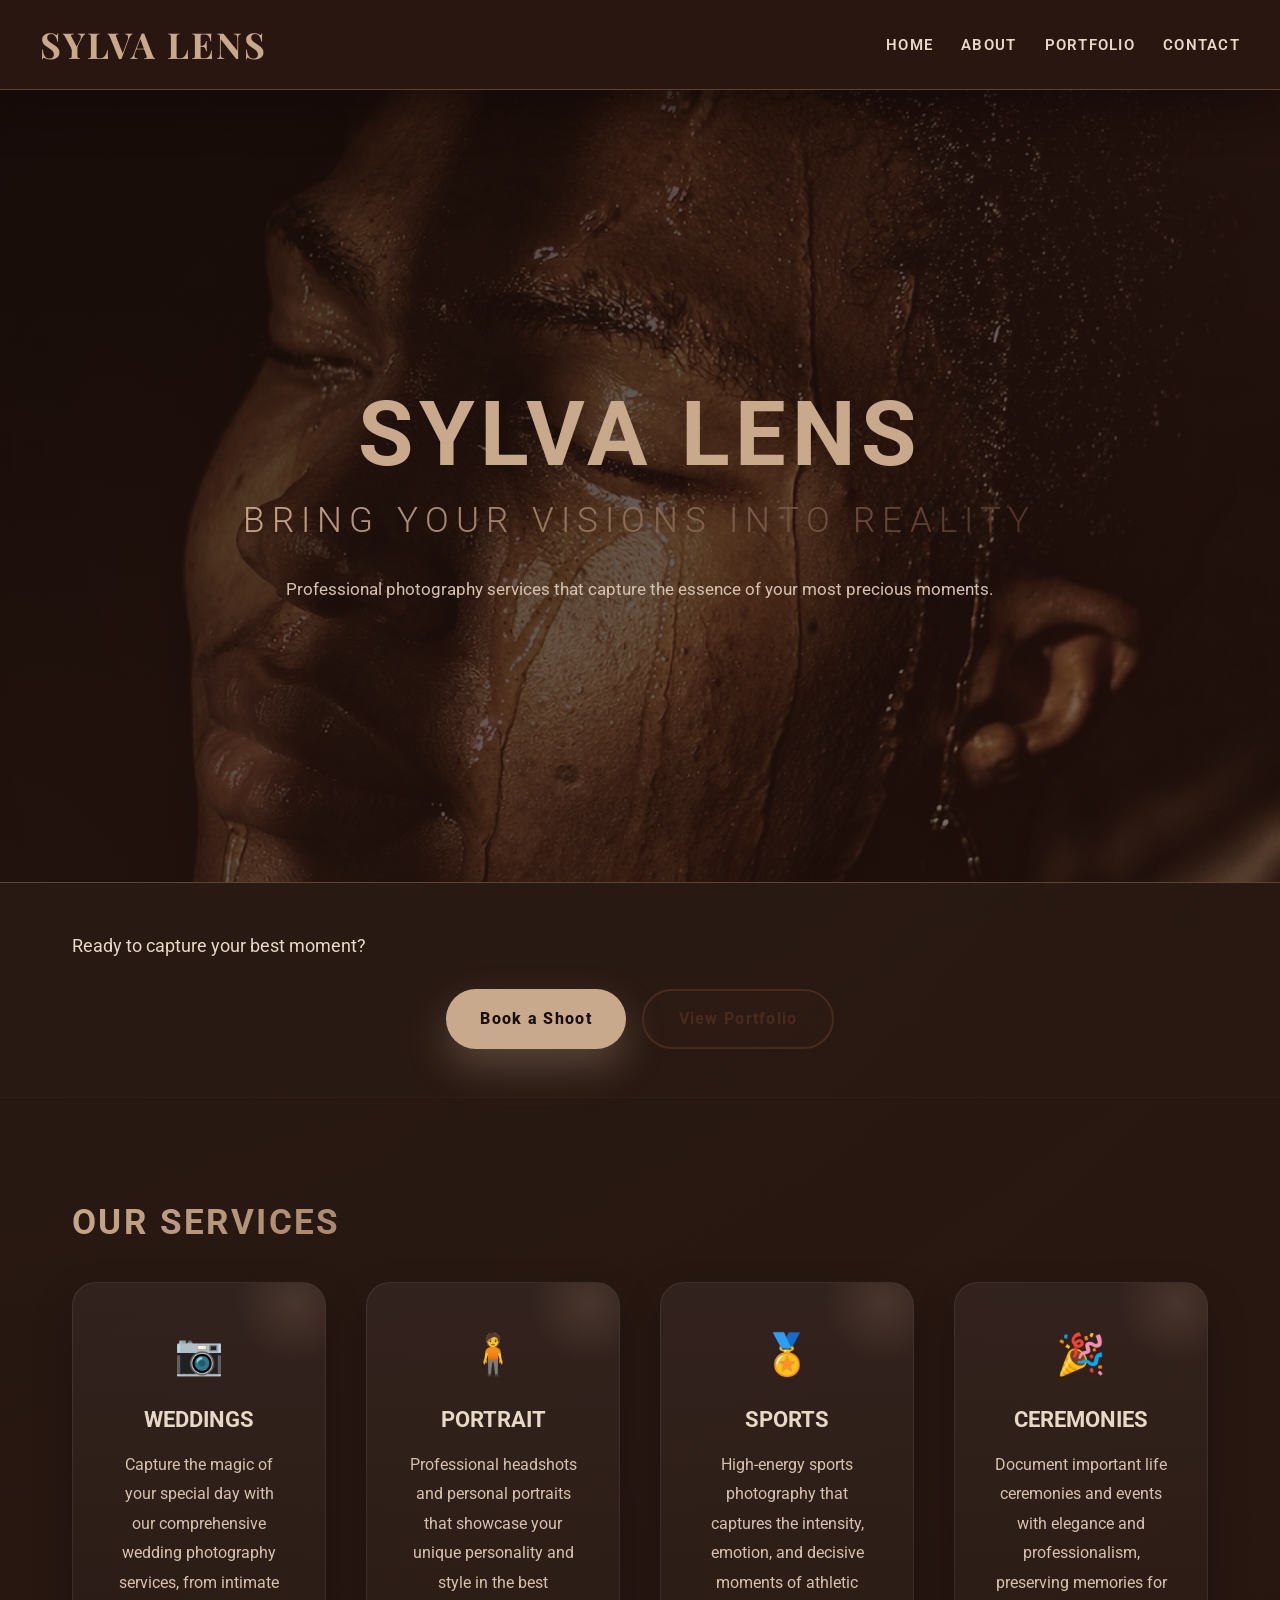
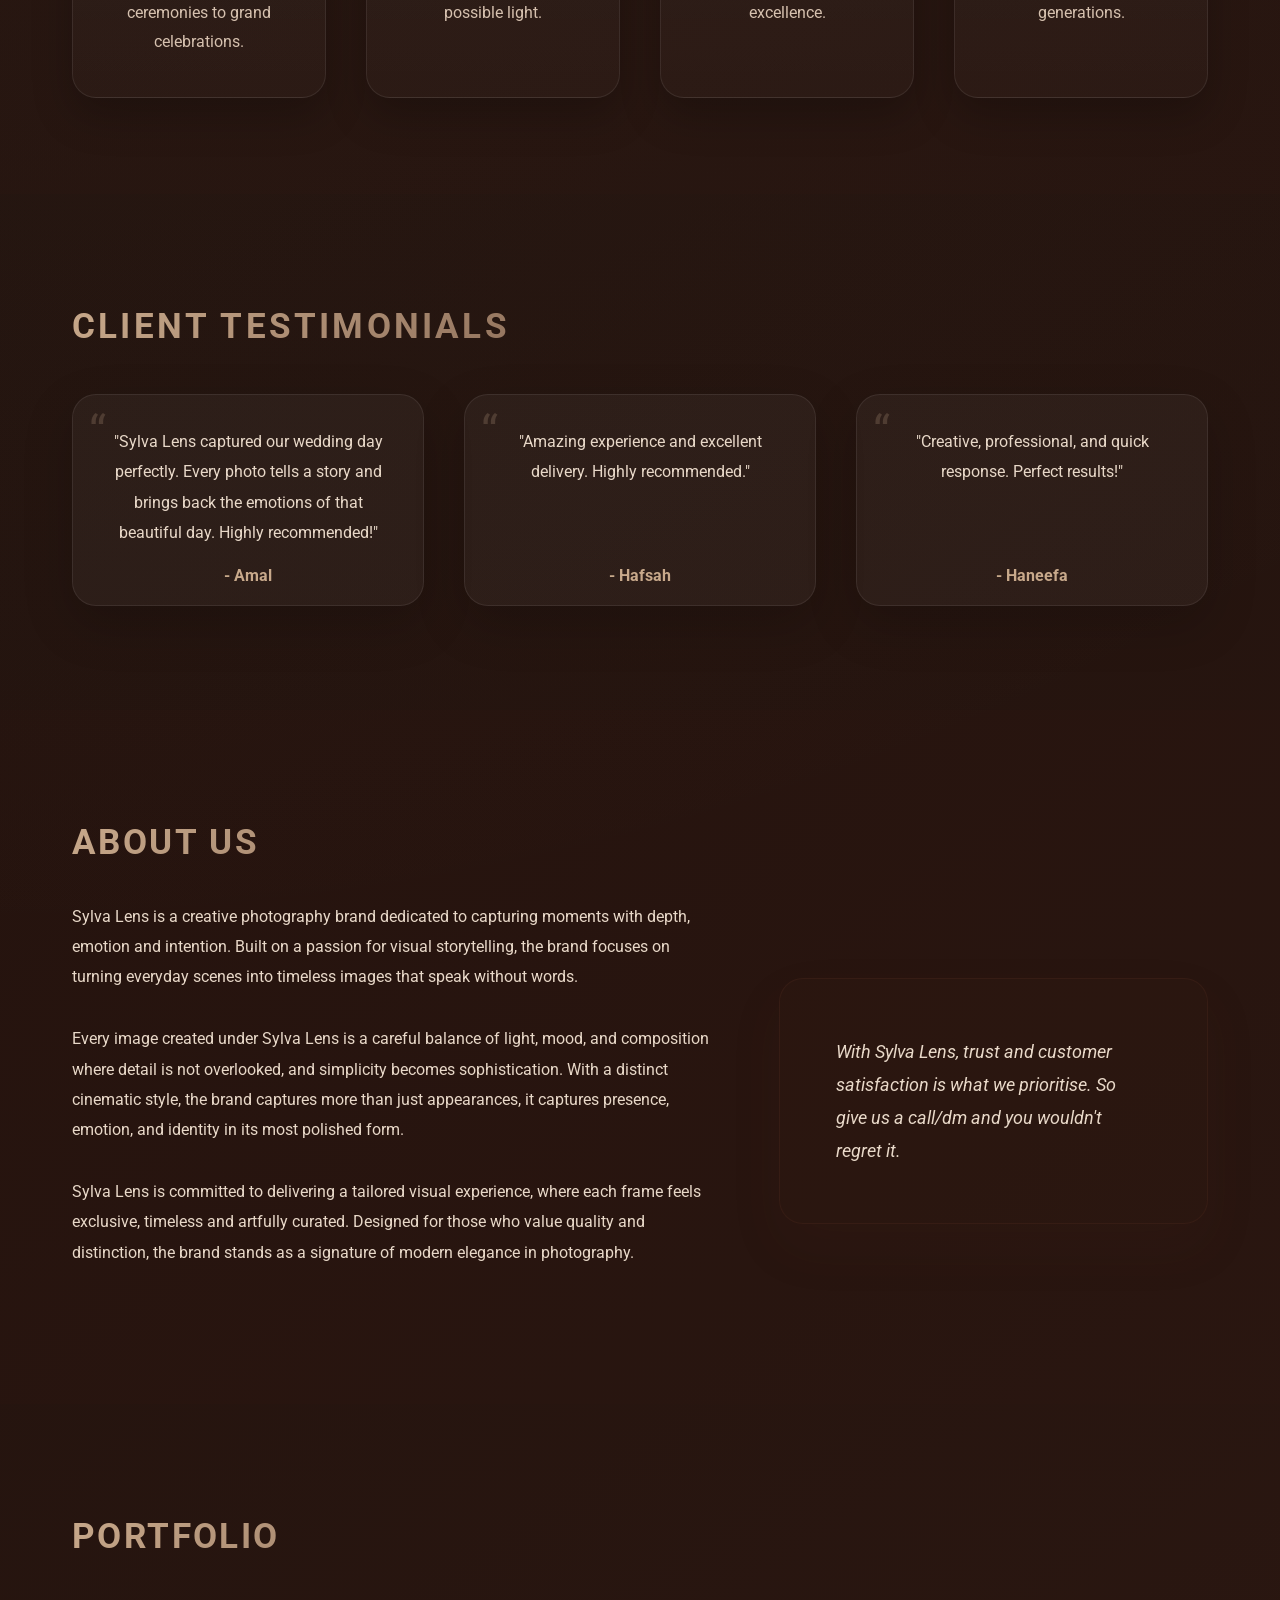
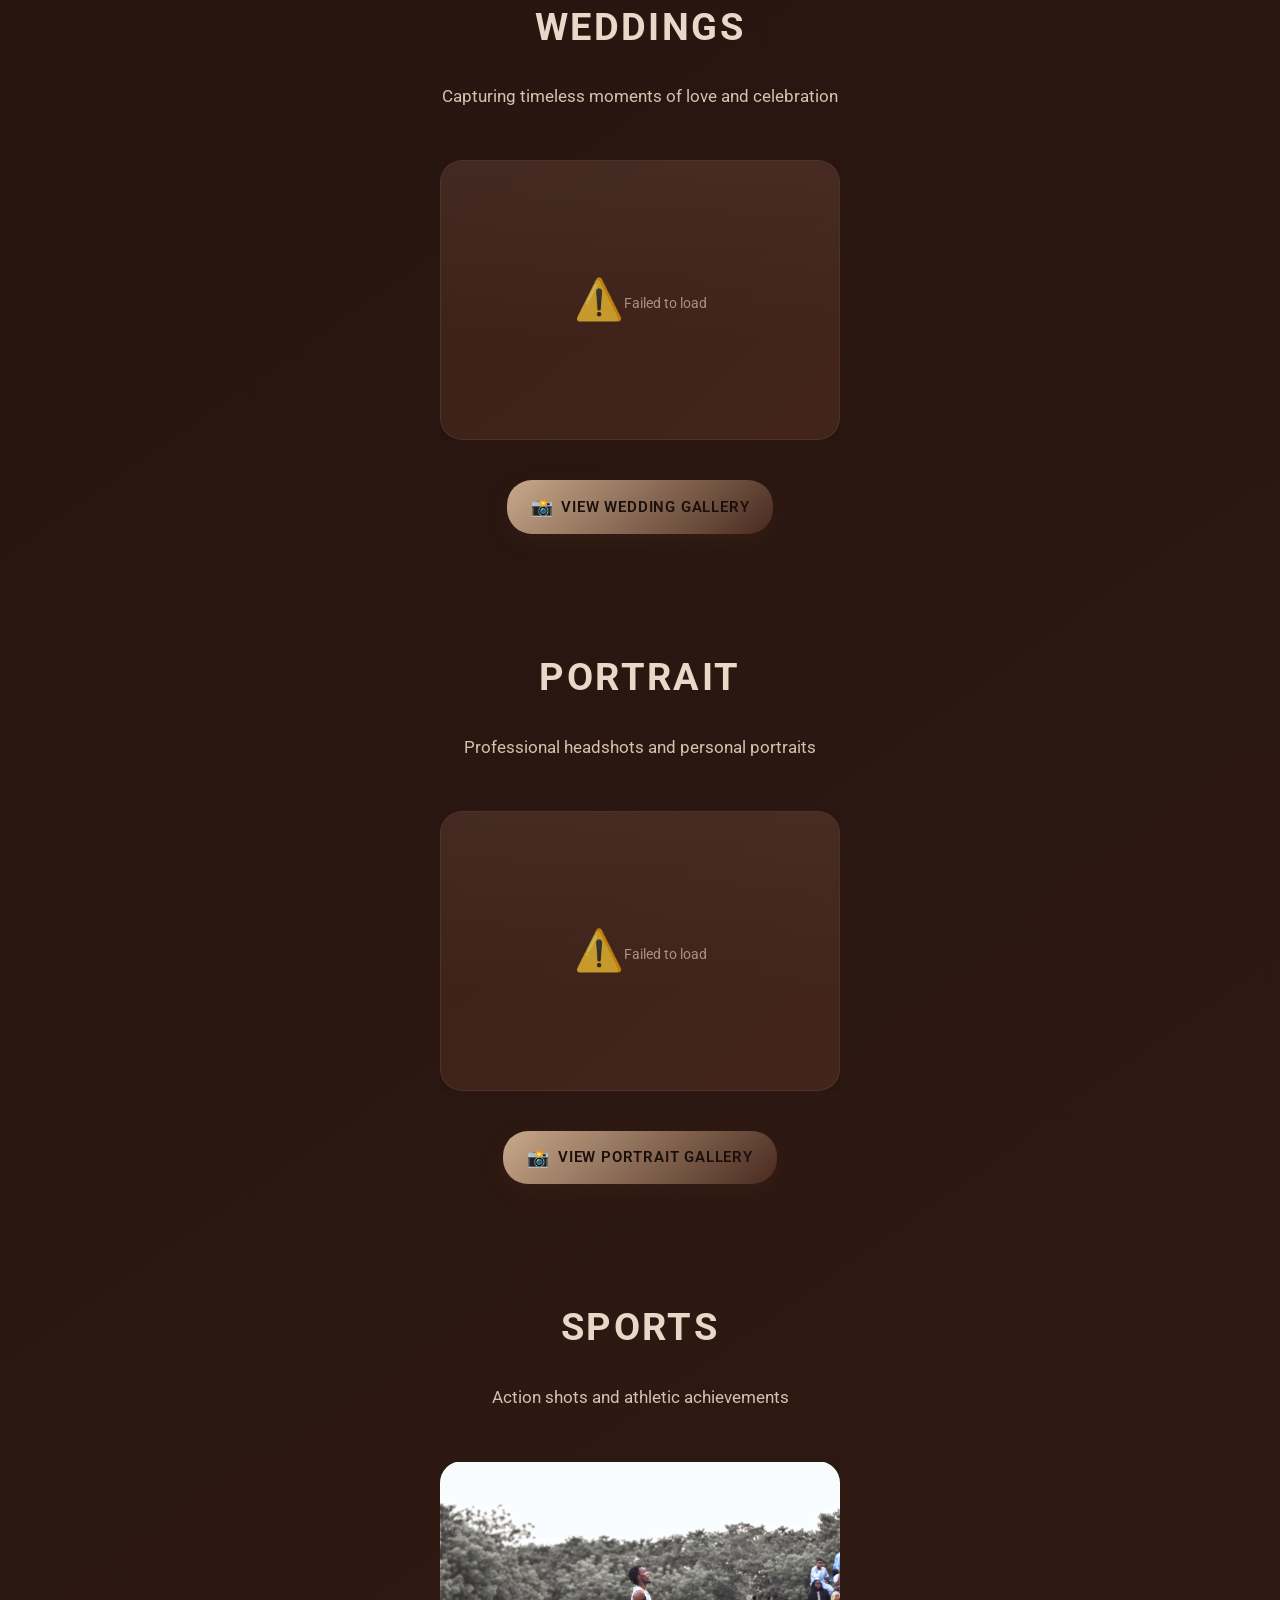
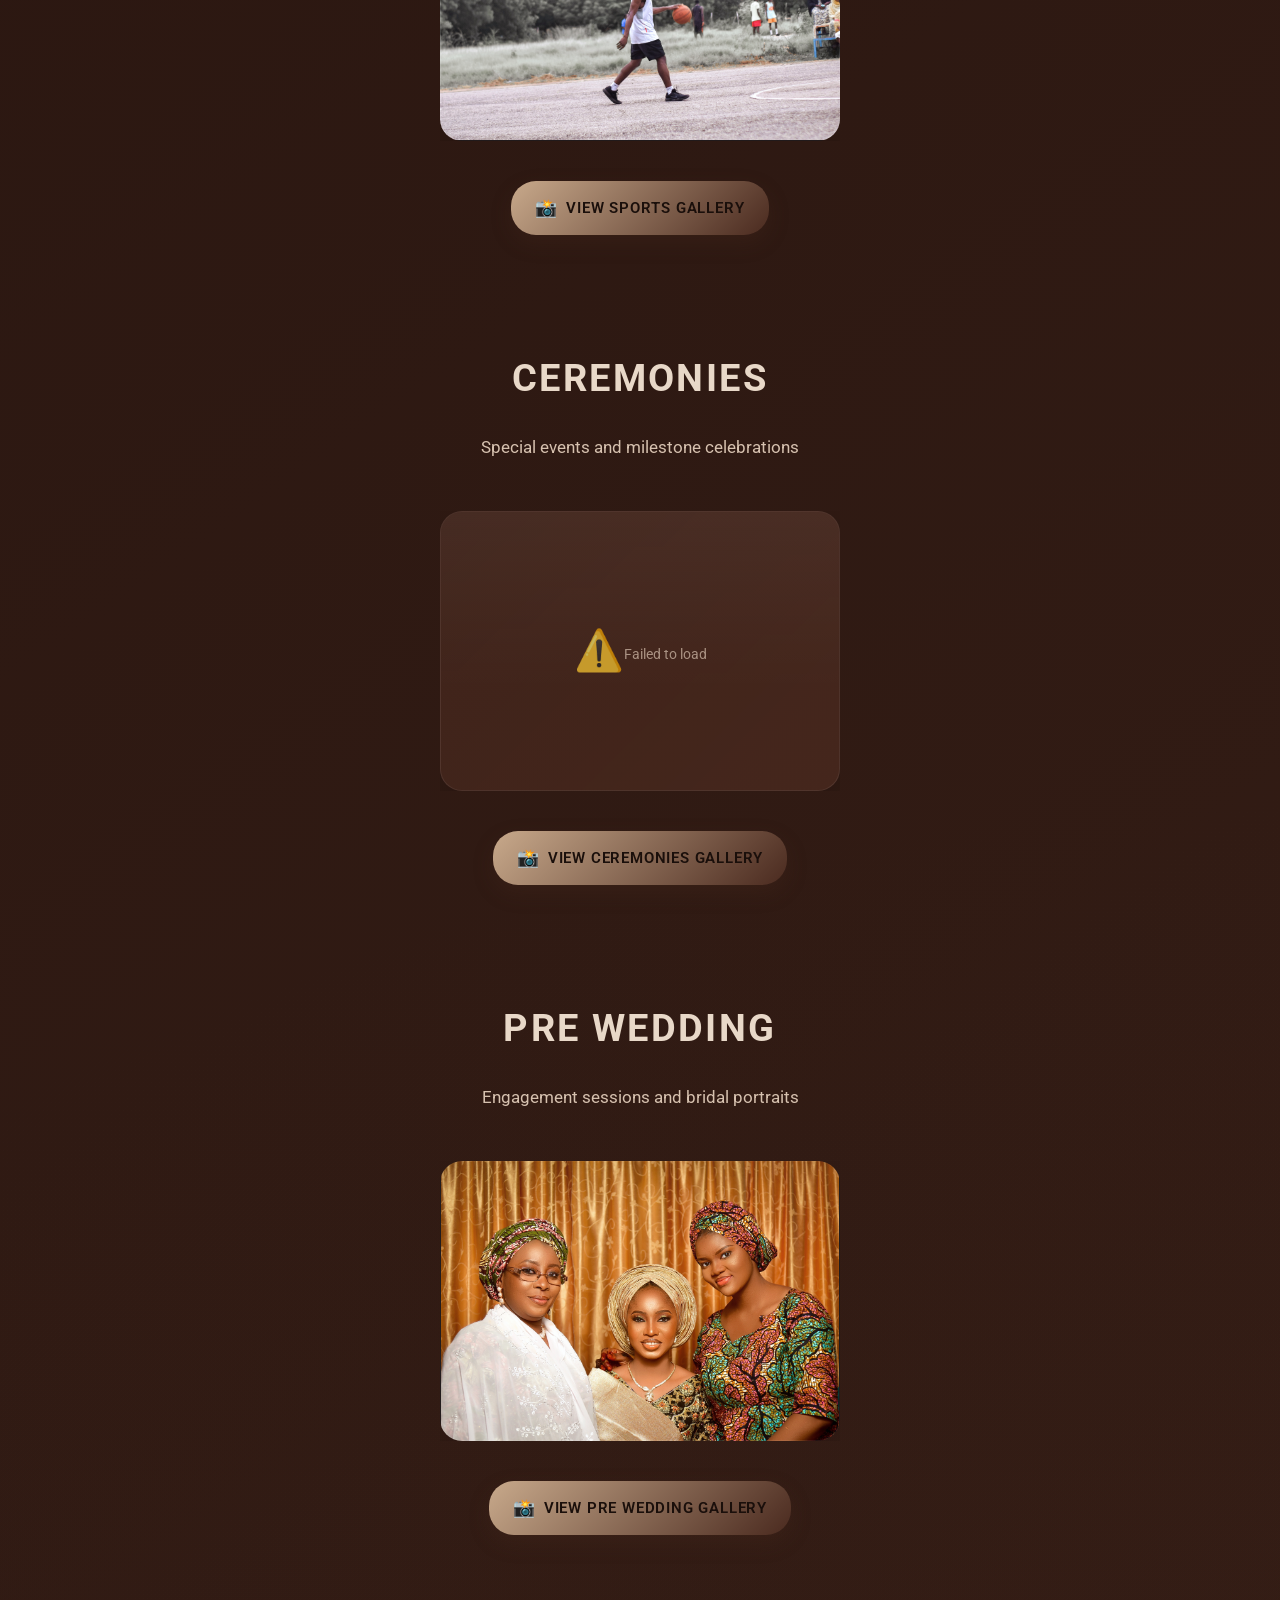
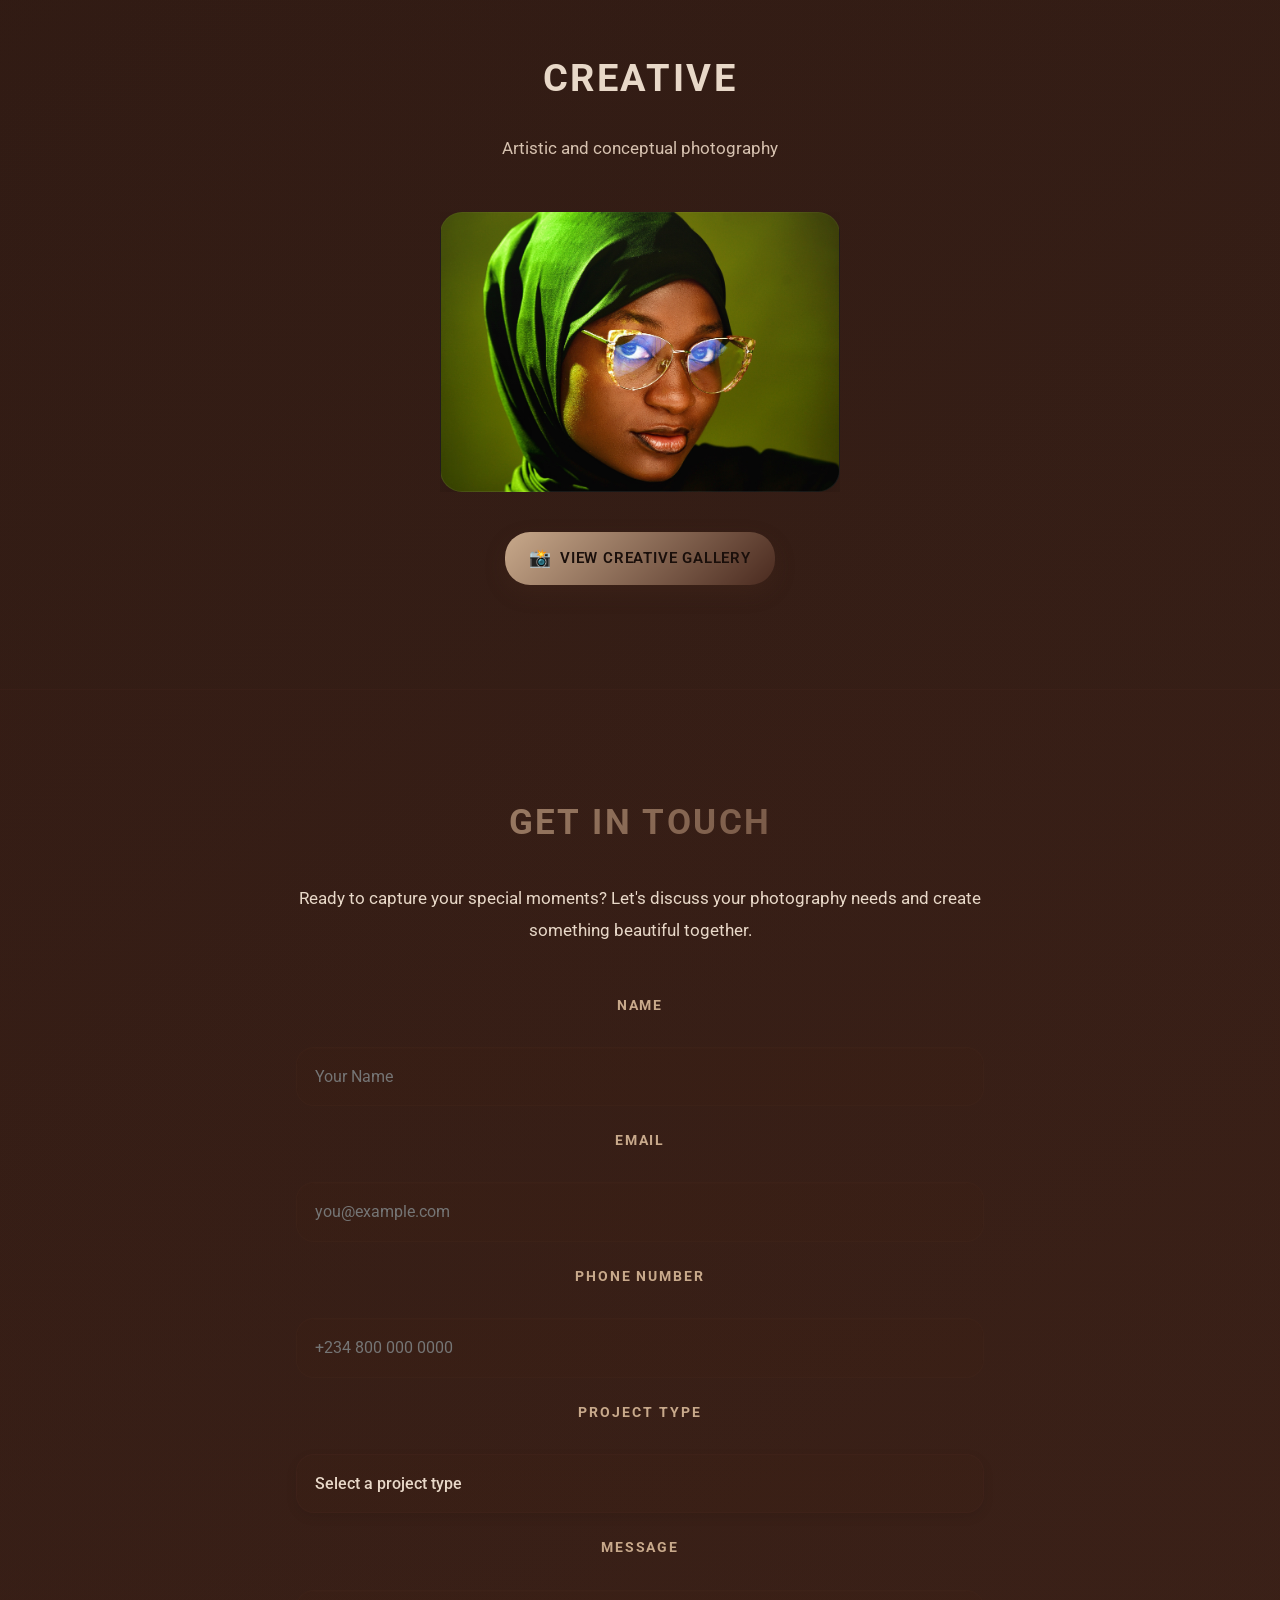
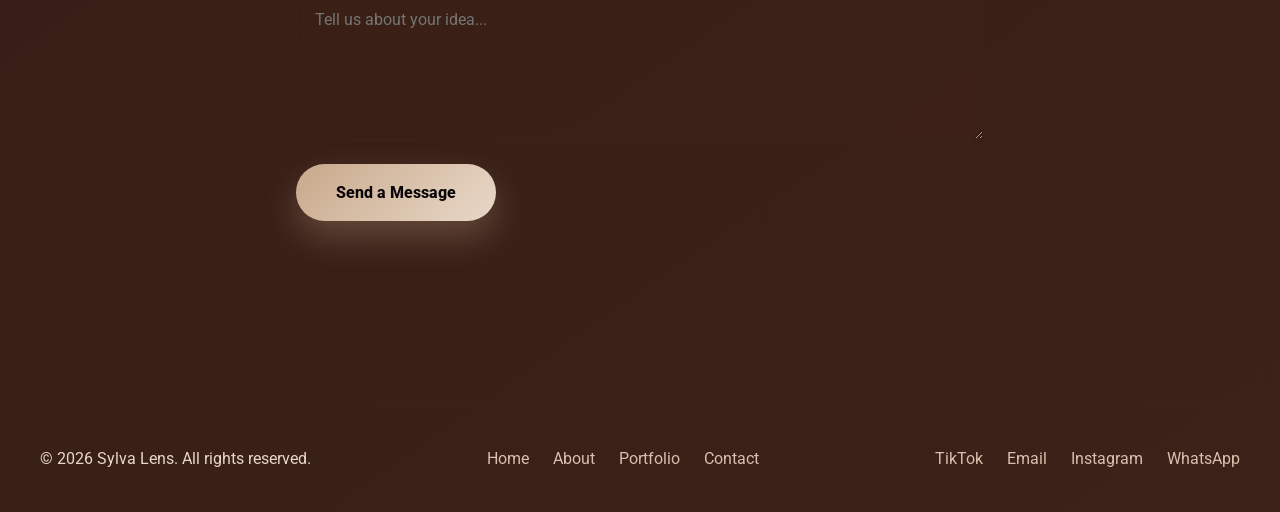
==== commit 89d564a3: "update" ====
--- a/index.html
+++ b/index.html
@@ -205,7 +205,8 @@
                 <p class="category-description">Special events and milestone celebrations</p>
                 <div class="portfolio-showcase">
                     <div class="portfolio-grid">
-                        <div class="portfolio-item lazy-loading" data-src="Ceremonies/IMG_0448.jpeg" data-loaded="false">
+                        <div class="portfolio-item lazy-loading" data-src="Ceremonies/IMG_0448.jpeg"
+                            data-loaded="false">
                             <div class="image-placeholder">
                                 <div class="loading-spinner"></div>
                             </div>
@@ -223,7 +224,8 @@
                 <p class="category-description">Engagement sessions and bridal portraits</p>
                 <div class="portfolio-showcase">
                     <div class="portfolio-grid">
-                        <div class="portfolio-item lazy-loading" data-src="Pre weddings/IMG_0642.jpg" data-loaded="false">
+                        <div class="portfolio-item lazy-loading" data-src="Pre weddings/IMG_0642.jpg"
+                            data-loaded="false">
                             <div class="image-placeholder">
                                 <div class="loading-spinner"></div>
                             </div>
@@ -298,6 +300,12 @@
                 <li><a href="#portfolio">Portfolio</a></li>
                 <li><a href="#contact">Contact</a></li>
             </ul>
+            <div class="social-links">
+                <a href="https://www.tiktok.com/@sylvalens" target="_blank">TikTok</a>
+                <a href="mailto:sylvaphotography1@gmail.com">Email</a>
+                <a href="https://www.instagram.com/sylvalens?igsh=MTlsNXpkM2wwODU0OA==" target="_blank">Instagram</a>
+                <a href="https://wa.link/clluxg" target="_blank">WhatsApp</a>
+            </div>
         </div>
     </footer>
 
--- a/style.css
+++ b/style.css
@@ -584,10 +584,14 @@
 /* Upload Slot Styling */
 .upload-slot {
     display: none;
+    height: 280px;
+    border-radius: 22px;
     border: 2px dashed rgba(200, 169, 139, 0.5) !important;
     background: rgba(255, 255, 255, 0.03) !important;
     cursor: pointer;
     transition: all var(--transition);
+    overflow: hidden;
+    box-shadow: 0 18px 45px rgba(0, 0, 0, 0.16);
 }
 
 .upload-slot:hover {
@@ -602,7 +606,8 @@
     align-items: center;
     justify-content: center;
     gap: 0.5rem;
-    padding: 1rem;
+    width: 100%;
+    height: 100%;
     text-align: center;
 }
 
@@ -830,45 +835,62 @@
 /* Styled Select Dropdown */
 .contact-form select {
     appearance: none;
-    background: rgba(74, 42, 31, 0.05);
+    background: linear-gradient(135deg, rgba(74, 42, 31, 0.08), rgba(74, 42, 31, 0.05)) url("data:image/svg+xml;charset=UTF-8,%3csvg xmlns='http://www.w3.org/2000/svg' viewBox='0 0 24 24' fill='none' stroke='%23C8A98B' stroke-width='2' stroke-linecap='round' stroke-linejoin='round'%3e%3cpolyline points='6 9 12 15 18 9'%3e%3c/polyline%3e%3c/svg%3e") no-repeat;
+    background-position: right 1.1rem center;
+    background-size: 1.2em;
+    background-repeat: no-repeat;
     border-radius: 18px;
-    border: 1px solid rgba(74, 42, 31, 0.25);
-    color: var(--text-color);
-    padding: 1rem 1.1rem;
+    border: 1.5px solid rgba(74, 42, 31, 0.3);
+    color: var(--text-color);
+    padding: 1rem 2.8rem 1rem 1.1rem;
     cursor: pointer;
     font-weight: 500;
+    transition: all 0.3s cubic-bezier(0.4, 0, 0.2, 1);
+    box-shadow: 0 4px 12px rgba(0, 0, 0, 0.08);
+}
+
+.contact-form select:hover {
+    border-color: rgba(200, 169, 139, 0.5);
+    background: linear-gradient(135deg, rgba(200, 169, 139, 0.12), rgba(200, 169, 139, 0.08)) url("data:image/svg+xml;charset=UTF-8,%3csvg xmlns='http://www.w3.org/2000/svg' viewBox='0 0 24 24' fill='none' stroke='%23D4B896' stroke-width='2' stroke-linecap='round' stroke-linejoin='round'%3e%3cpolyline points='6 9 12 15 18 9'%3e%3c/polyline%3e%3c/svg%3e") no-repeat;
+    background-position: right 1.1rem center;
+    background-size: 1.2em;
+    box-shadow: 0 6px 16px rgba(200, 169, 139, 0.15);
 }
 
 /* Style select options */
 .contact-form select option {
-    background: linear-gradient(135deg, #2B1711 0%, #3A2118 100%);
-    color: var(--text-color);
+    background: #6B4423;
+    color: #E8D7C6;
     padding: 1.2rem 1rem;
-    border-radius: 12px;
-    margin: 0.8rem 0;
+    border-radius: 8px;
+    margin: 0.5rem 0;
     font-weight: 600;
-    border: 1px solid rgba(200, 169, 139, 0.2);
+    border: 1px solid rgba(200, 169, 139, 0.3);
     box-shadow: 0 4px 12px rgba(0, 0, 0, 0.3);
     letter-spacing: 0.05rem;
+    text-shadow: 0 1px 2px rgba(0, 0, 0, 0.5);
 }
 
 .contact-form select option:first-child {
-    color: var(--muted-color);
+    color: rgba(232, 215, 198, 0.6);
     font-weight: 500;
+    font-style: italic;
 }
 
 .contact-form select option:hover {
-    background: linear-gradient(135deg, var(--accent-gold), var(--accent-emerald));
+    background: linear-gradient(135deg, #C8A98B 0%, #D4B896 100%);
     color: #0a0508;
-    border-color: var(--accent-gold);
+    border-color: #C8A98B;
+    font-weight: 700;
 }
 
 .contact-form select option:checked {
-    background: linear-gradient(135deg, var(--accent-gold), var(--accent-emerald));
+    background: linear-gradient(135deg, #C8A98B 0%, #D4B896 100%);
     color: #0a0508;
     font-weight: 700;
-    border-color: var(--accent-gold);
+    border-color: #C8A98B;
     box-shadow: 0 0 0 3px rgba(200, 169, 139, 0.3), 0 4px 12px rgba(200, 169, 139, 0.25);
+    text-shadow: 0 1px 1px rgba(0, 0, 0, 0.2);
 }
 
 .contact-form textarea {
@@ -940,6 +962,22 @@
 }
 
 .footer-links a:hover {
+    color: var(--accent-emerald);
+}
+
+.social-links {
+    display: flex;
+    gap: 1.5rem;
+    flex-wrap: wrap;
+}
+
+.social-links a {
+    text-decoration: none;
+    color: var(--muted-color);
+    transition: color var(--transition);
+}
+
+.social-links a:hover {
     color: var(--accent-emerald);
 }
 
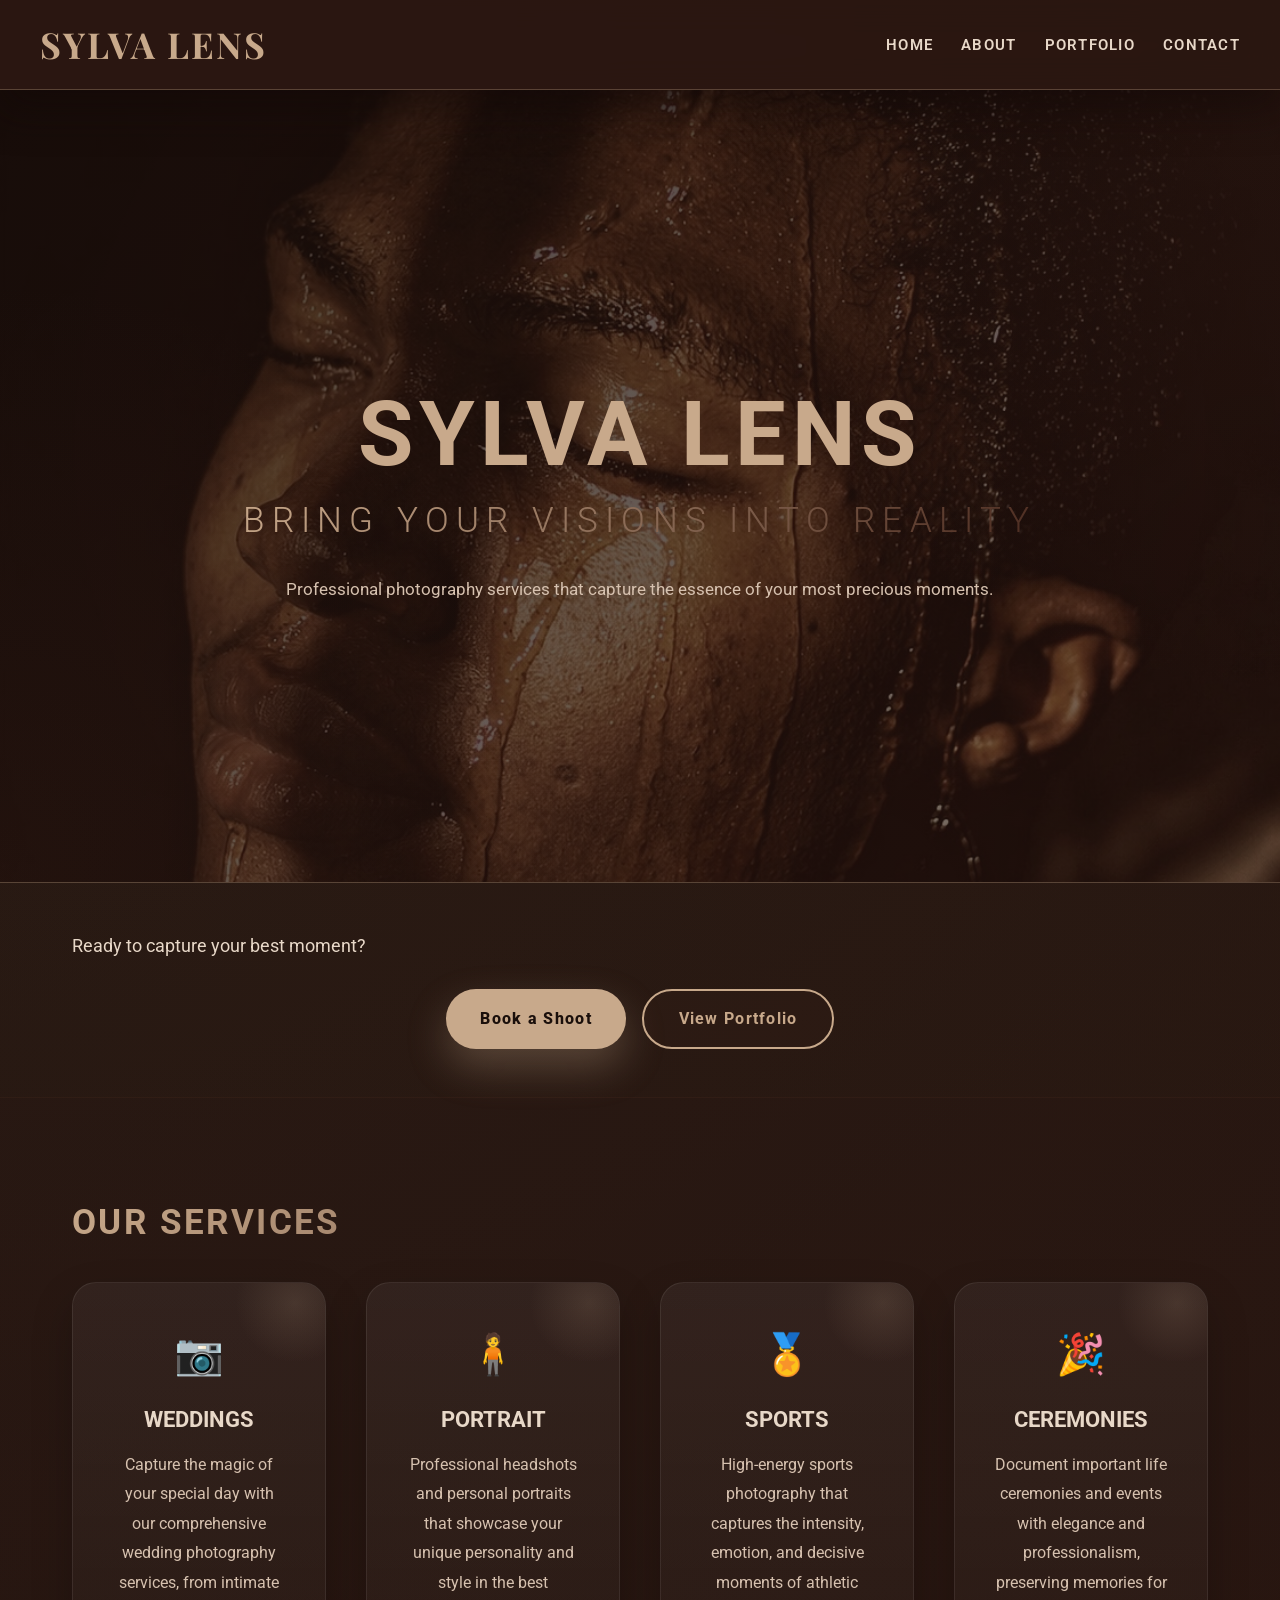
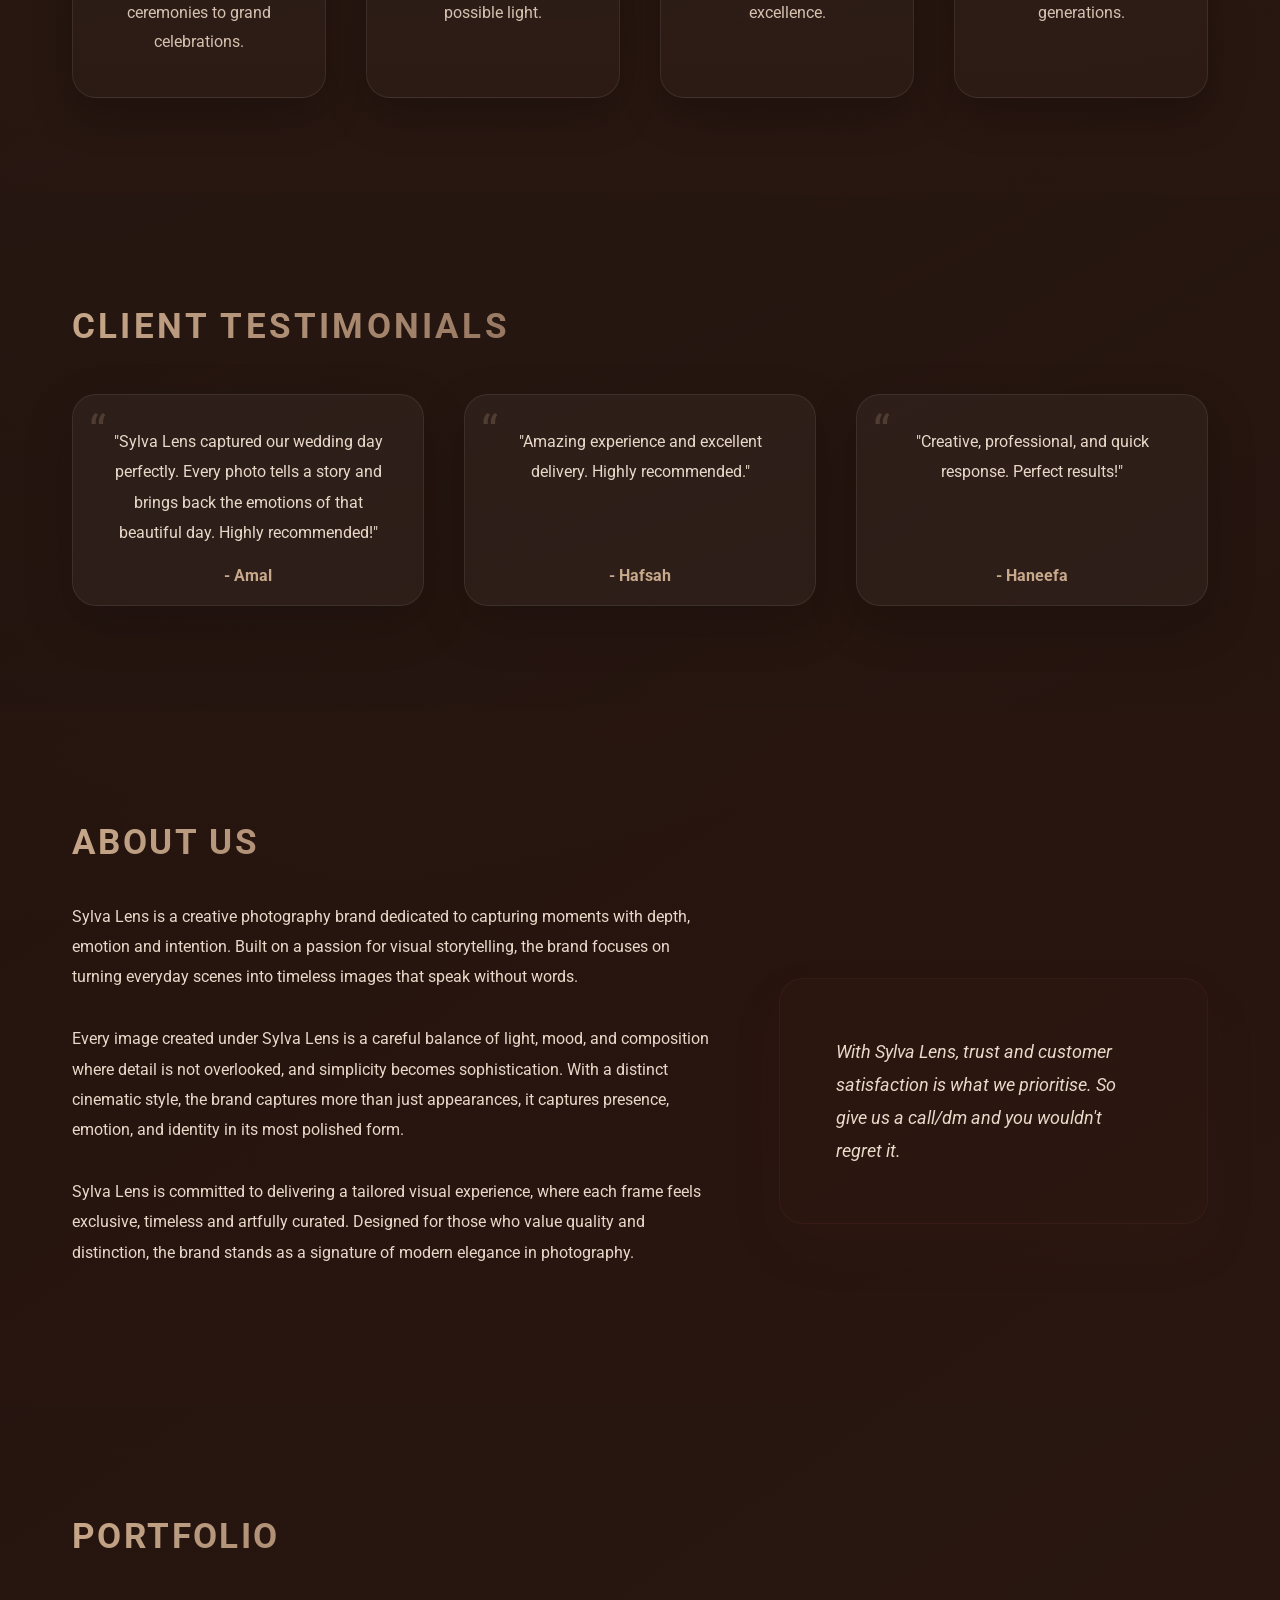
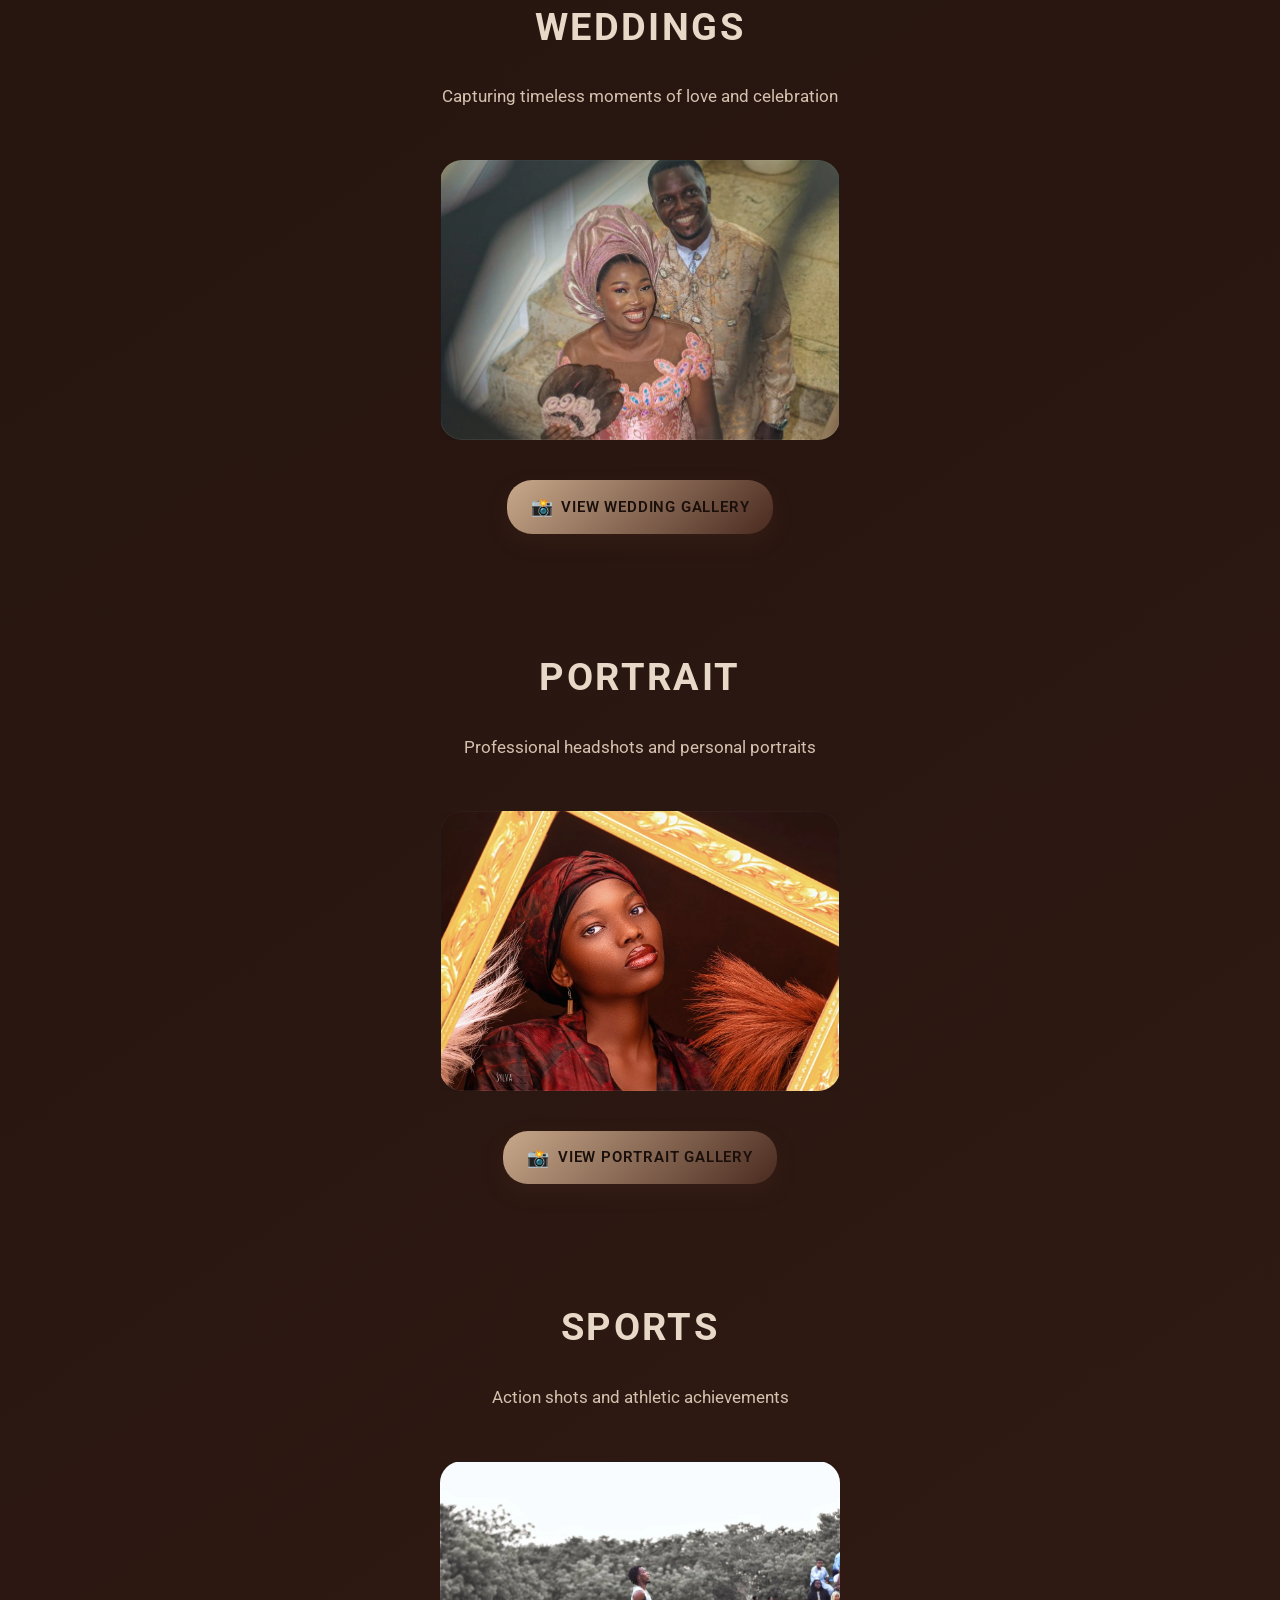
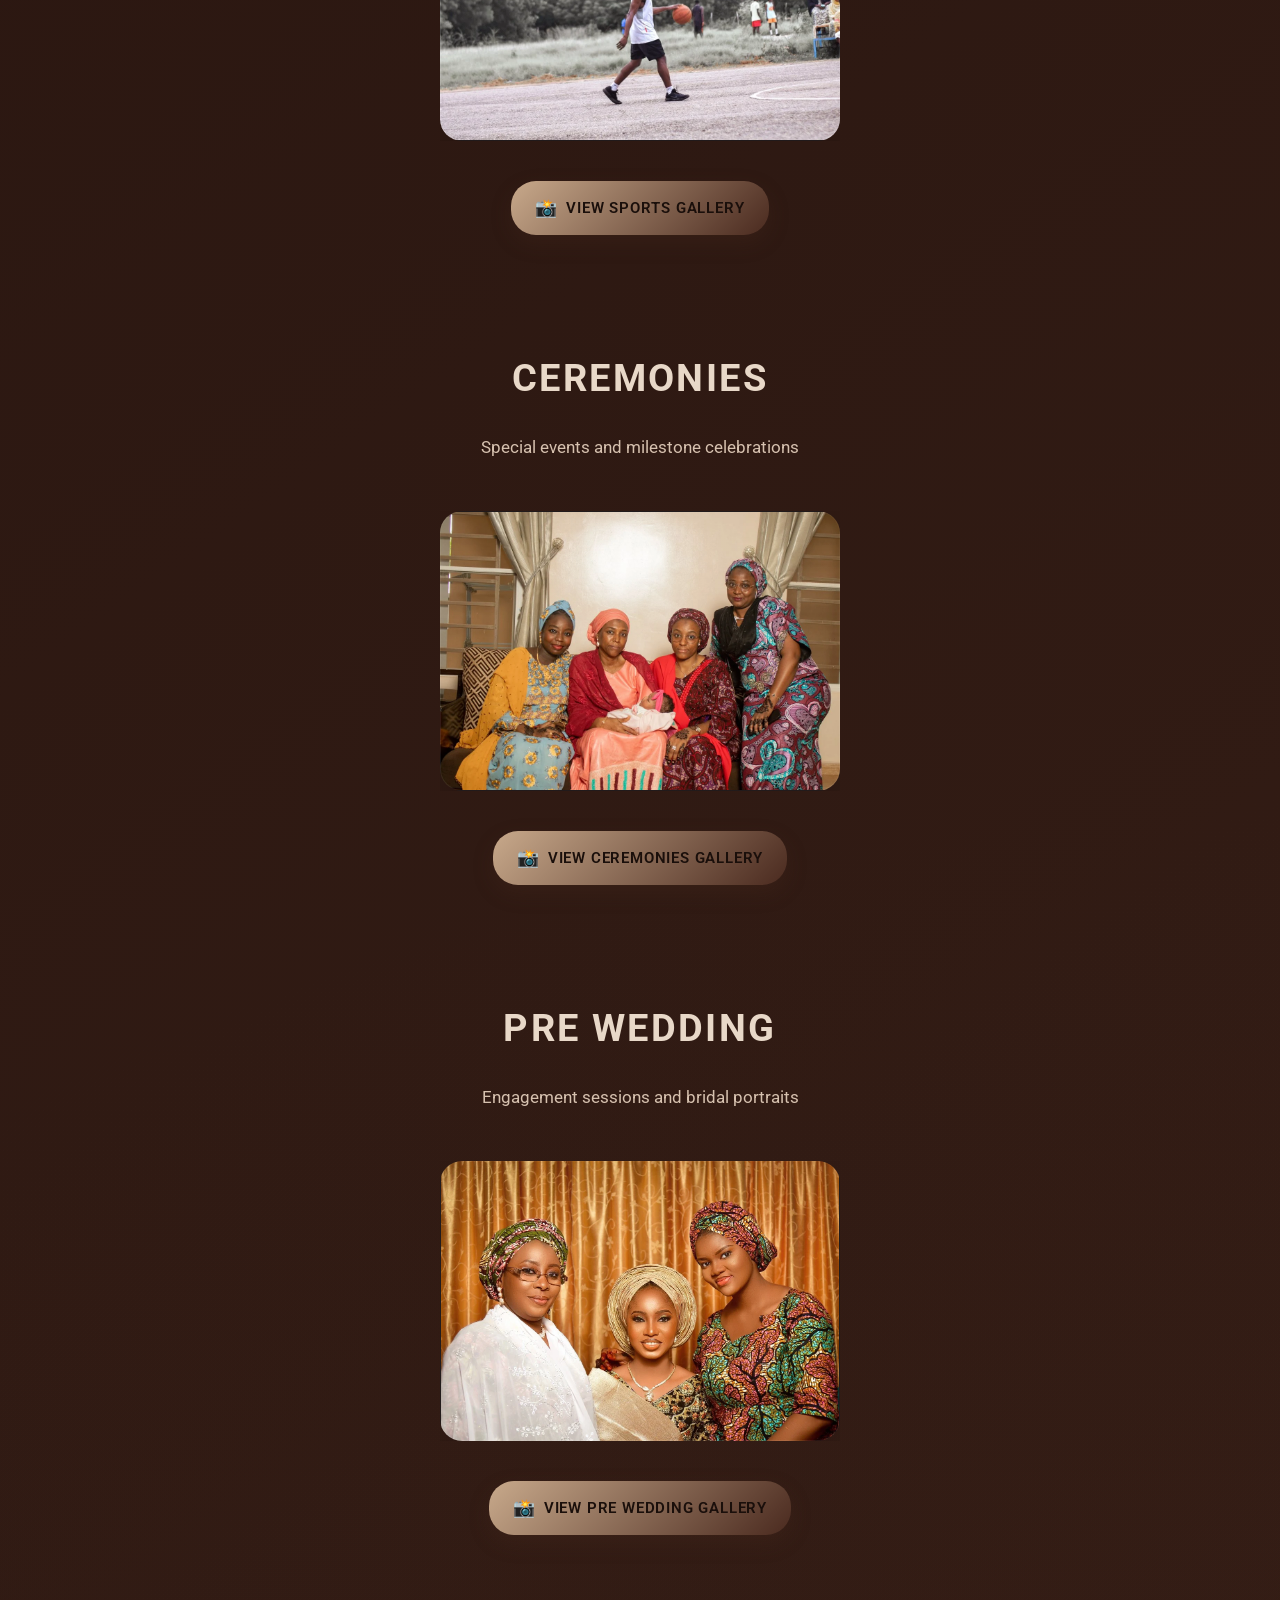
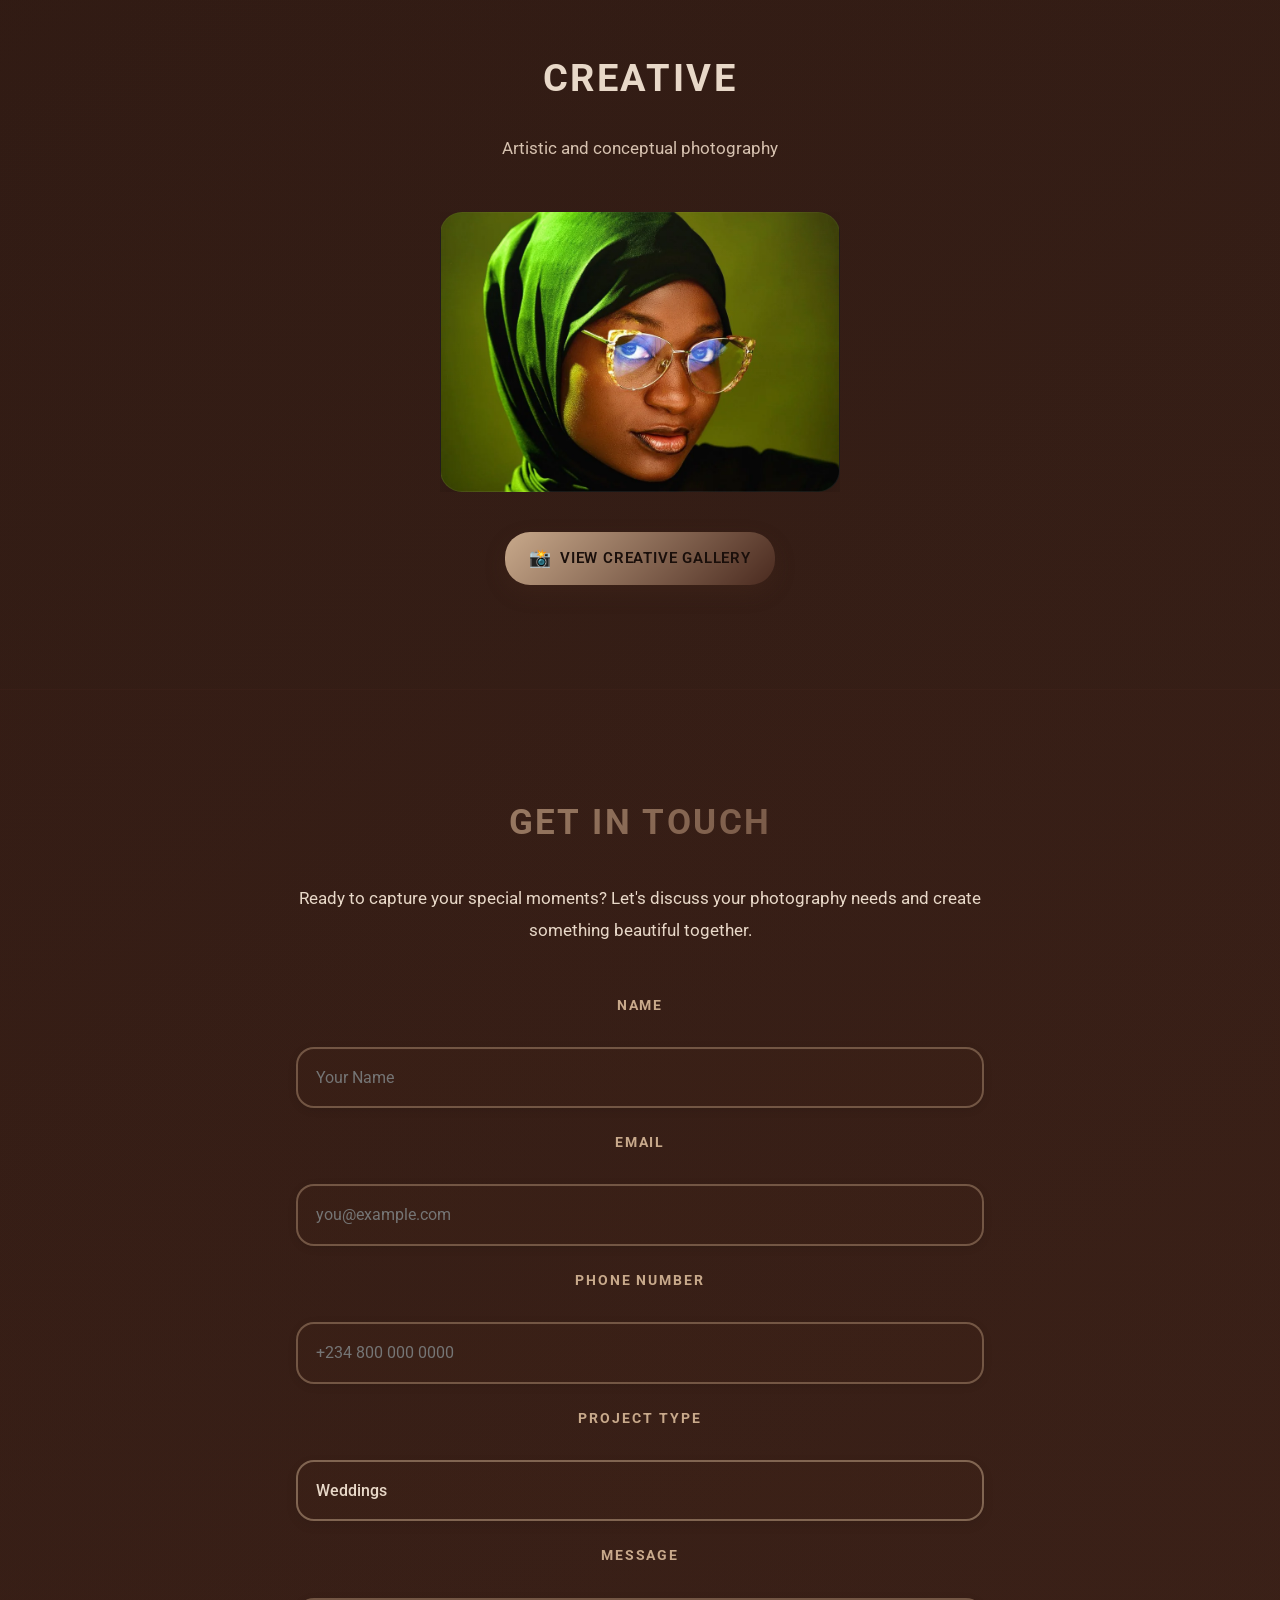
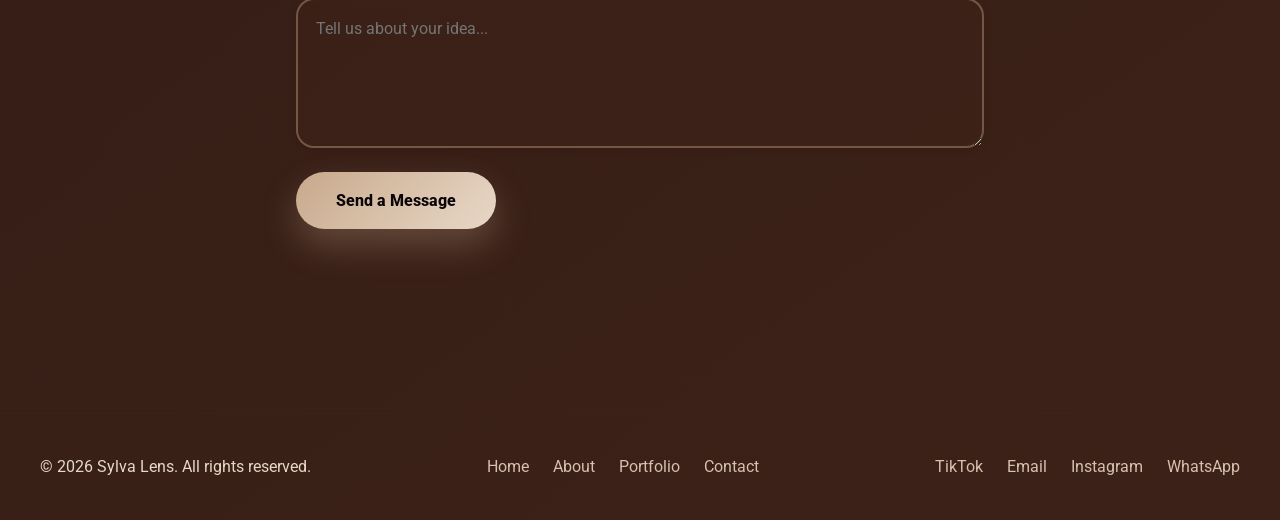
==== commit d76b9e58: "update" ====
--- a/index.html
+++ b/index.html
@@ -264,7 +264,7 @@
             <h2>Get In Touch</h2>
             <p>Ready to capture your special moments? Let's discuss your photography needs and create something
                 beautiful together.</p>
-            <form id="contact-form" action="https://formspree.io/f/xlgpyzbe" method="POST" class="contact-form">
+            <form id="contact-form" action="https://formspree.io/f/mwvayoaa" method="POST" class="contact-form">
                 <label for="name">Name</label>
                 <input type="text" id="name" name="name" placeholder="Your Name" required>
                 <label for="email">Email</label>
@@ -273,7 +273,6 @@
                 <input type="tel" id="phone" name="phone" placeholder="+234 800 000 0000" required>
                 <label for="project">Project Type</label>
                 <select id="project" name="project" required>
-                    <option value="">Select a project type</option>
                     <option value="Weddings">Weddings</option>
                     <option value="Portrait">Portrait</option>
                     <option value="Sports">Sports</option>
@@ -319,6 +318,59 @@
 
     <script>
         document.addEventListener('DOMContentLoaded', function () {
+            // Hero Carousel - Rotate through reference images
+            const heroSection = document.querySelector('.hero');
+            const carouselImages = [
+                'Reference/Home_Image.PNG',
+                'Reference/IMG_5491.JPG',
+                'Reference/IMG_8240.JPG',
+                'Reference/IMG_9853.JPG'
+            ];
+            // Background positions to keep faces visible
+            const backgroundPositions = [
+                'center center',     // Home_Image - center
+                'center 30%',        // IMG_5491 - center 30%
+                'center 30%',        // IMG_8240 - center 30%
+                'center 30%'         // IMG_9853 - center 30%
+            ];
+            let currentImageIndex = -1;
+
+            // Preload all carousel images to prevent glitching
+            carouselImages.forEach(imagePath => {
+                const img = new Image();
+                img.src = imagePath;
+            });
+
+            function getRandomDuration() {
+                return Math.random() * 2000 + 4000; // 4-6 seconds in milliseconds
+            }
+
+            function rotateHeroImage() {
+                currentImageIndex = (currentImageIndex + 1) % carouselImages.length;
+                const imageUrl = carouselImages[currentImageIndex];
+                const bgPosition = backgroundPositions[currentImageIndex];
+
+                // Temporarily disable all transitions
+                const originalTransition = heroSection.style.transition;
+                heroSection.style.transition = 'none';
+
+                // Set both properties immediately without animation
+                heroSection.style.backgroundPosition = bgPosition;
+                heroSection.style.backgroundImage = `url('${imageUrl}')`;
+
+                // Force reflow to apply changes immediately
+                void heroSection.offsetHeight;
+
+                // Re-enable transition after properties are set
+                heroSection.style.transition = 'background-image 1s ease-in-out';
+
+                // Schedule next rotation with random duration
+                setTimeout(rotateHeroImage, getRandomDuration());
+            }
+
+            // Start carousel with initial delay
+            setTimeout(rotateHeroImage, getRandomDuration());
+
             const form = document.getElementById('contact-form');
             if (form) {
                 const phoneInput = document.getElementById('phone');
--- a/style.css
+++ b/style.css
@@ -134,10 +134,11 @@
     justify-content: center;
     text-align: center;
     overflow: hidden;
-    background-image: url('Reference/Home Image.PNG');
+    background-image: url('Reference/Home_Image.PNG');
     background-size: cover;
     background-position: center;
     background-attachment: fixed;
+    transition: background-image 1s ease-in-out;
 }
 
 .hero::before {
@@ -235,9 +236,13 @@
     font-weight: 800;
 }
 
+.primary-btn:hover {
+    box-shadow: none;
+}
+
 .secondary-btn {
-    color: var(--accent-emerald);
-    border: 2px solid var(--accent-emerald);
+    color: #C8A98B;
+    border: 2px solid #C8A98B;
     background: rgba(74, 42, 31, 0.1);
 }
 
@@ -247,8 +252,8 @@
 
 .secondary-btn:hover {
     background: rgba(74, 42, 31, 0.25);
-    border-color: var(--accent-soft);
-    color: var(--accent-soft);
+    border-color: #D4B896;
+    color: #D4B896;
 }
 
 .services {
@@ -431,9 +436,6 @@
     display: flex;
     align-items: center;
     justify-content: center;
-    will-change: transform, box-shadow, border-color;
-    contain: layout style paint;
-    /* Additional containment */
 }
 
 .portfolio-item:hover {
@@ -546,7 +548,7 @@
     color: var(--muted-color);
     opacity: 0.7;
 }
-}
+
 
 .portfolio-item.loaded {
     animation: fadeIn 0.3s ease-in-out;
@@ -818,29 +820,40 @@
     width: 100%;
     padding: 1rem 1.1rem;
     border-radius: 18px;
-    border: 1px solid rgba(74, 42, 31, 0.25);
-    background: rgba(74, 42, 31, 0.05);
-    color: var(--text-color);
-    box-shadow: inset 0 1px 0 rgba(74, 42, 31, 0.08);
+    border: 2px solid rgba(200, 169, 139, 0.4);
+    background: rgba(74, 42, 31, 0.15);
+    color: var(--text-color);
+    box-shadow: inset 0 1px 0 rgba(74, 42, 31, 0.08), 0 2px 8px rgba(0, 0, 0, 0.1);
+    transition: all 0.3s cubic-bezier(0.4, 0, 0.2, 1);
+}
+
+.contact-form input:hover,
+.contact-form textarea:hover {
+    border-color: var(--accent-gold);
+    background: rgba(74, 42, 31, 0.2);
+    transform: translateY(-2px);
+    box-shadow: inset 0 1px 0 rgba(74, 42, 31, 0.08), 0 4px 12px rgba(200, 169, 139, 0.15);
 }
 
 .contact-form input:focus,
 .contact-form select:focus,
 .contact-form textarea:focus {
     outline: none;
-    border-color: rgba(74, 42, 31, 0.8);
-    background: rgba(74, 42, 31, 0.1);
+    border-color: var(--accent-gold);
+    background: rgba(74, 42, 31, 0.25);
+    box-shadow: inset 0 1px 0 rgba(74, 42, 31, 0.08), 0 0 0 3px rgba(200, 169, 139, 0.2);
+    transform: translateY(-2px);
 }
 
 /* Styled Select Dropdown */
 .contact-form select {
     appearance: none;
-    background: linear-gradient(135deg, rgba(74, 42, 31, 0.08), rgba(74, 42, 31, 0.05)) url("data:image/svg+xml;charset=UTF-8,%3csvg xmlns='http://www.w3.org/2000/svg' viewBox='0 0 24 24' fill='none' stroke='%23C8A98B' stroke-width='2' stroke-linecap='round' stroke-linejoin='round'%3e%3cpolyline points='6 9 12 15 18 9'%3e%3c/polyline%3e%3c/svg%3e") no-repeat;
-    background-position: right 1.1rem center;
-    background-size: 1.2em;
+    background: linear-gradient(135deg, rgba(74, 42, 31, 0.2), rgba(74, 42, 31, 0.15)) url("data:image/svg+xml;charset=UTF-8,%3csvg xmlns='http://www.w3.org/2000/svg' viewBox='0 0 24 24' fill='none' stroke='%23D4B896' stroke-width='3' stroke-linecap='round' stroke-linejoin='round'%3e%3cpolyline points='6 9 12 15 18 9'%3e%3c/polyline%3e%3c/svg%3e") no-repeat;
+    background-position: right 1rem center;
+    background-size: 1.4em;
     background-repeat: no-repeat;
     border-radius: 18px;
-    border: 1.5px solid rgba(74, 42, 31, 0.3);
+    border: 2px solid rgba(200, 169, 139, 0.5);
     color: var(--text-color);
     padding: 1rem 2.8rem 1rem 1.1rem;
     cursor: pointer;
@@ -850,11 +863,12 @@
 }
 
 .contact-form select:hover {
-    border-color: rgba(200, 169, 139, 0.5);
-    background: linear-gradient(135deg, rgba(200, 169, 139, 0.12), rgba(200, 169, 139, 0.08)) url("data:image/svg+xml;charset=UTF-8,%3csvg xmlns='http://www.w3.org/2000/svg' viewBox='0 0 24 24' fill='none' stroke='%23D4B896' stroke-width='2' stroke-linecap='round' stroke-linejoin='round'%3e%3cpolyline points='6 9 12 15 18 9'%3e%3c/polyline%3e%3c/svg%3e") no-repeat;
+    border-color: var(--accent-gold);
+    background: linear-gradient(135deg, rgba(200, 169, 139, 0.2), rgba(200, 169, 139, 0.15)) url("data:image/svg+xml;charset=UTF-8,%3csvg xmlns='http://www.w3.org/2000/svg' viewBox='0 0 24 24' fill='none' stroke='%23D4B896' stroke-width='2' stroke-linecap='round' stroke-linejoin='round'%3e%3cpolyline points='6 9 12 15 18 9'%3e%3c/polyline%3e%3c/svg%3e") no-repeat;
     background-position: right 1.1rem center;
     background-size: 1.2em;
-    box-shadow: 0 6px 16px rgba(200, 169, 139, 0.15);
+    box-shadow: 0 6px 16px rgba(200, 169, 139, 0.2);
+    transform: translateY(-2px);
 }
 
 /* Style select options */
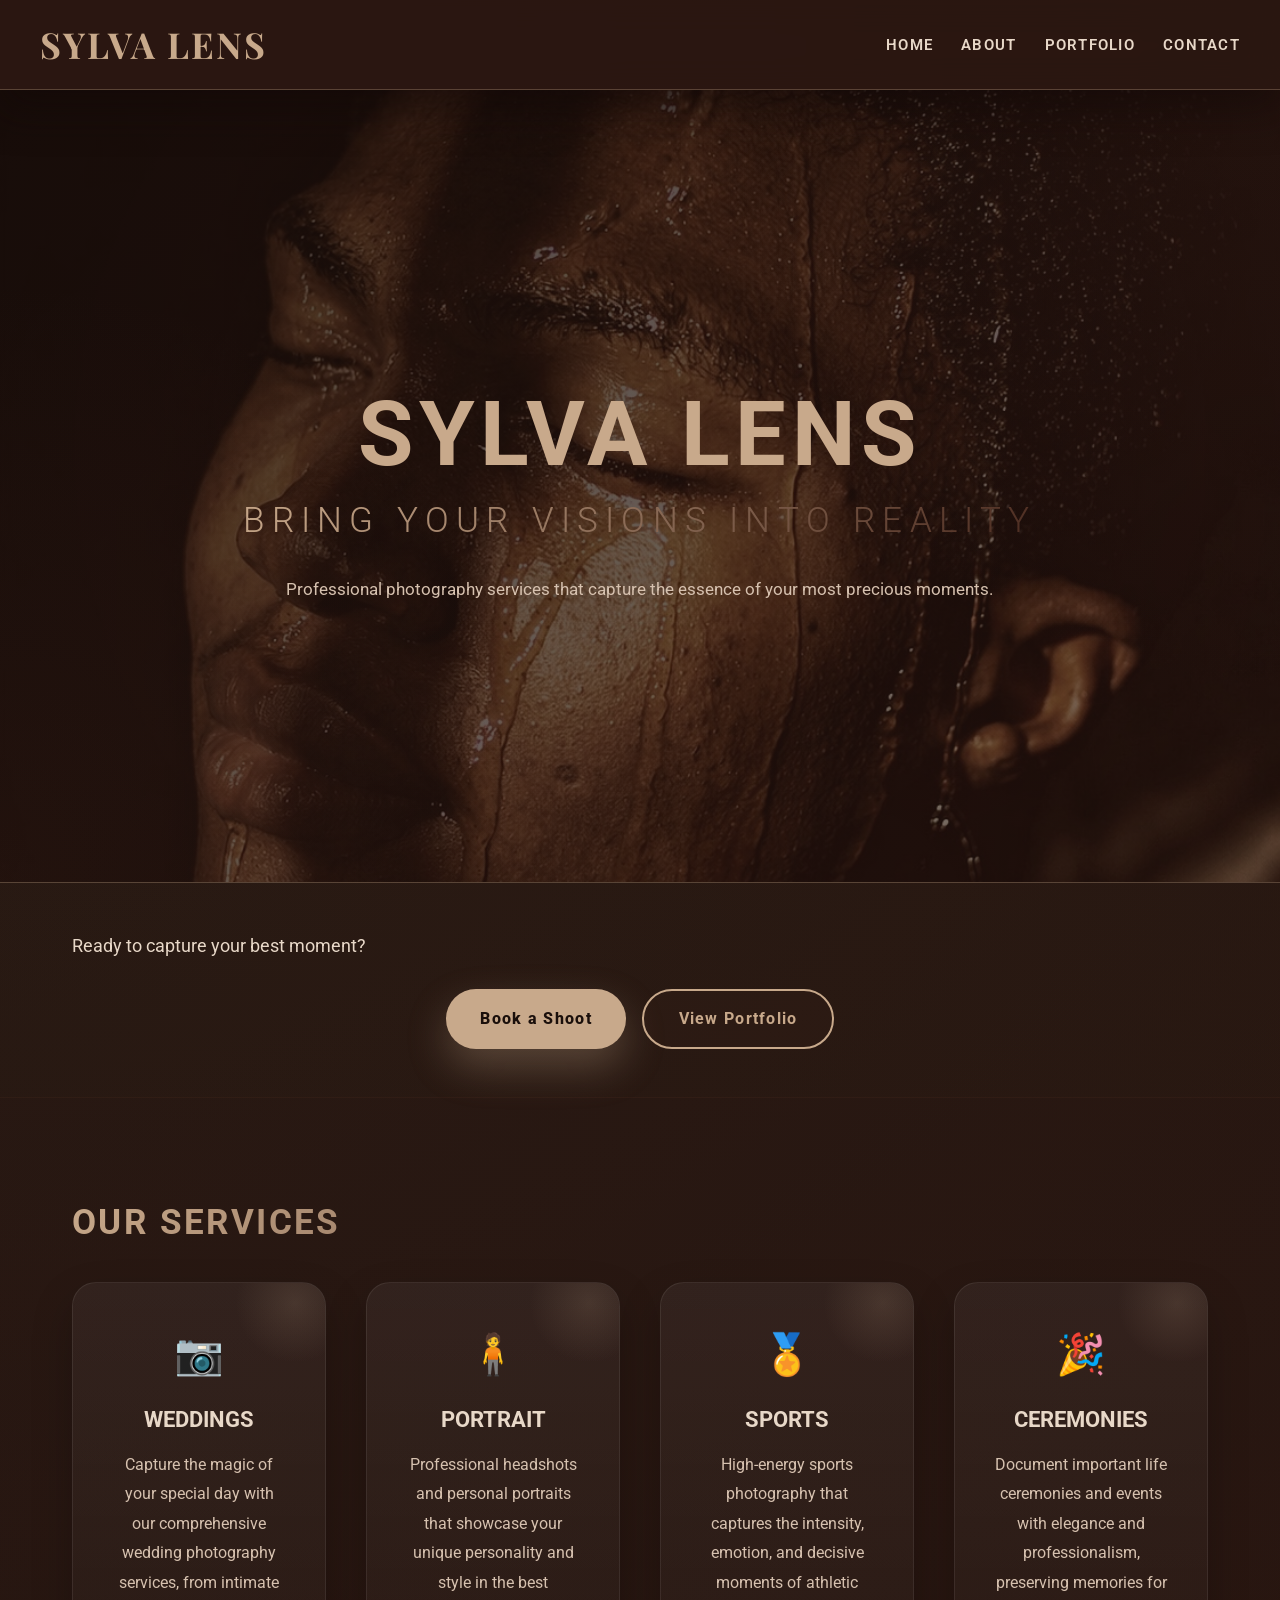
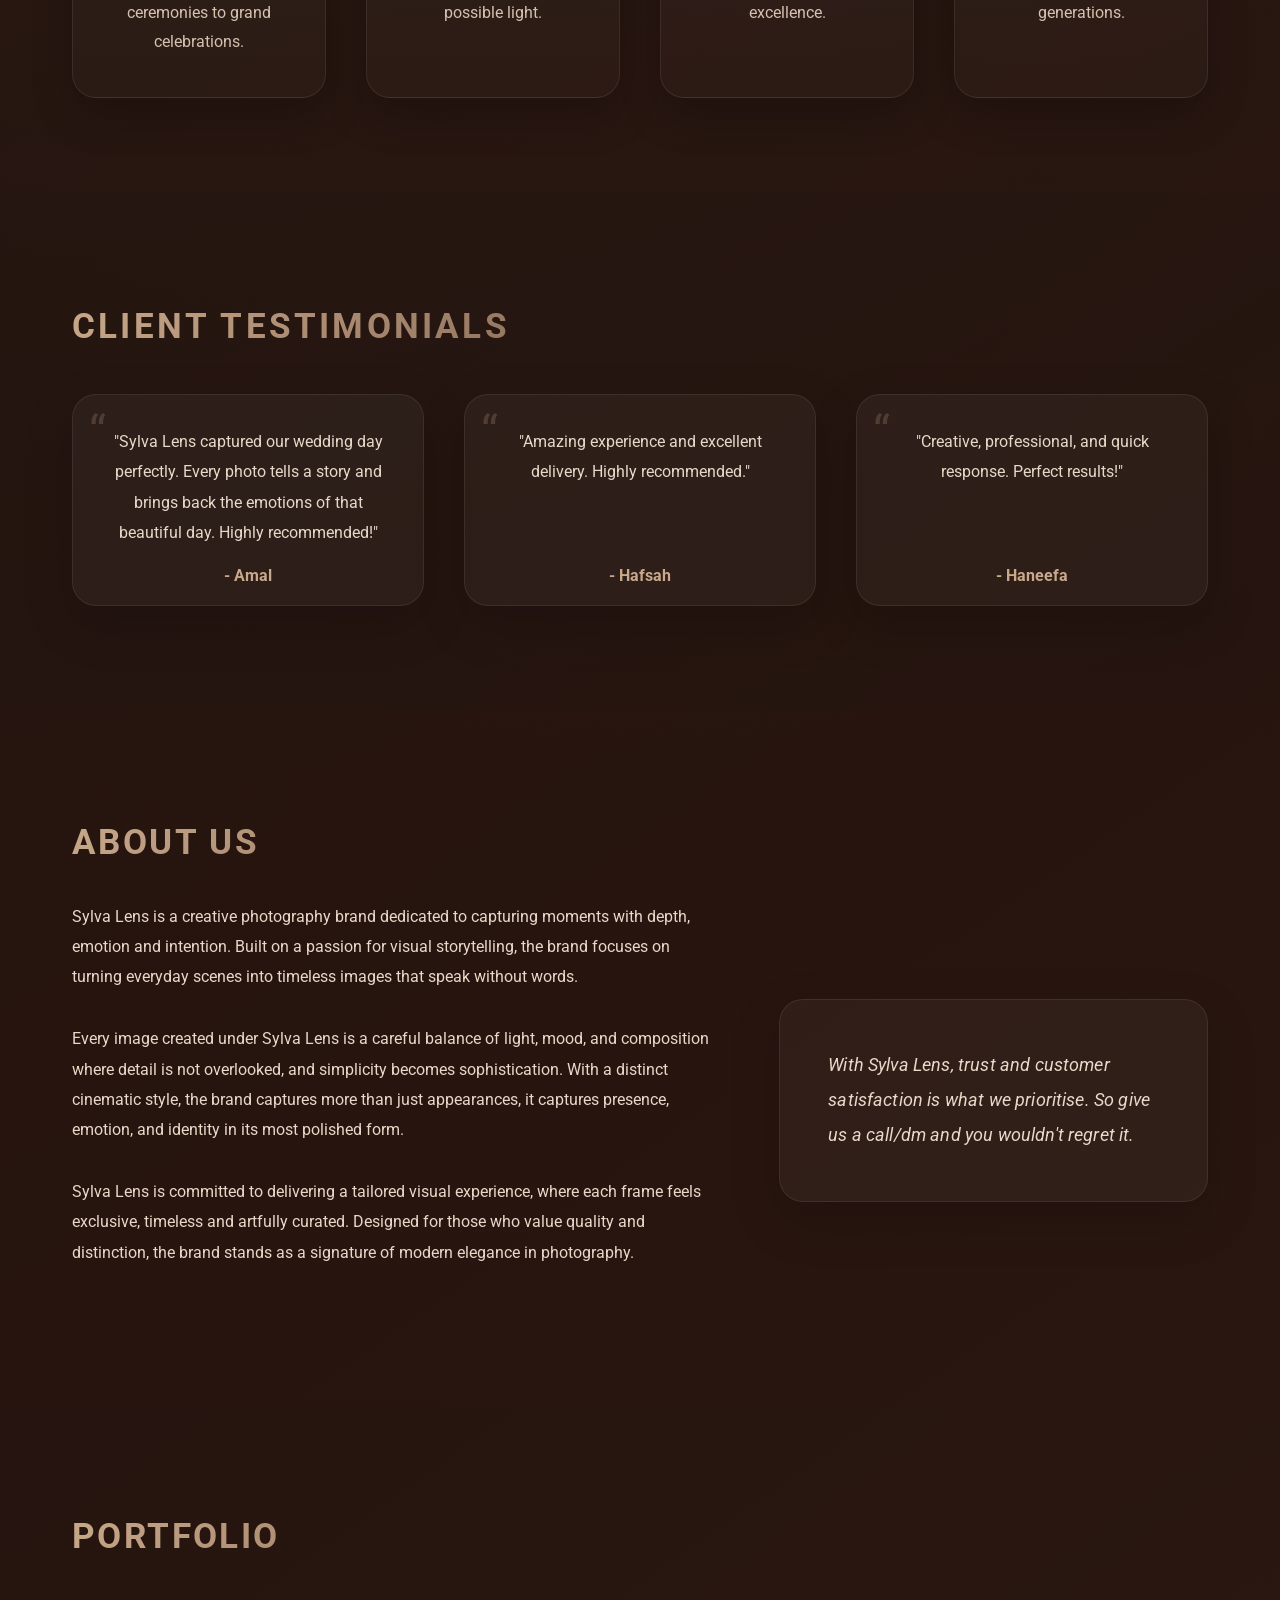
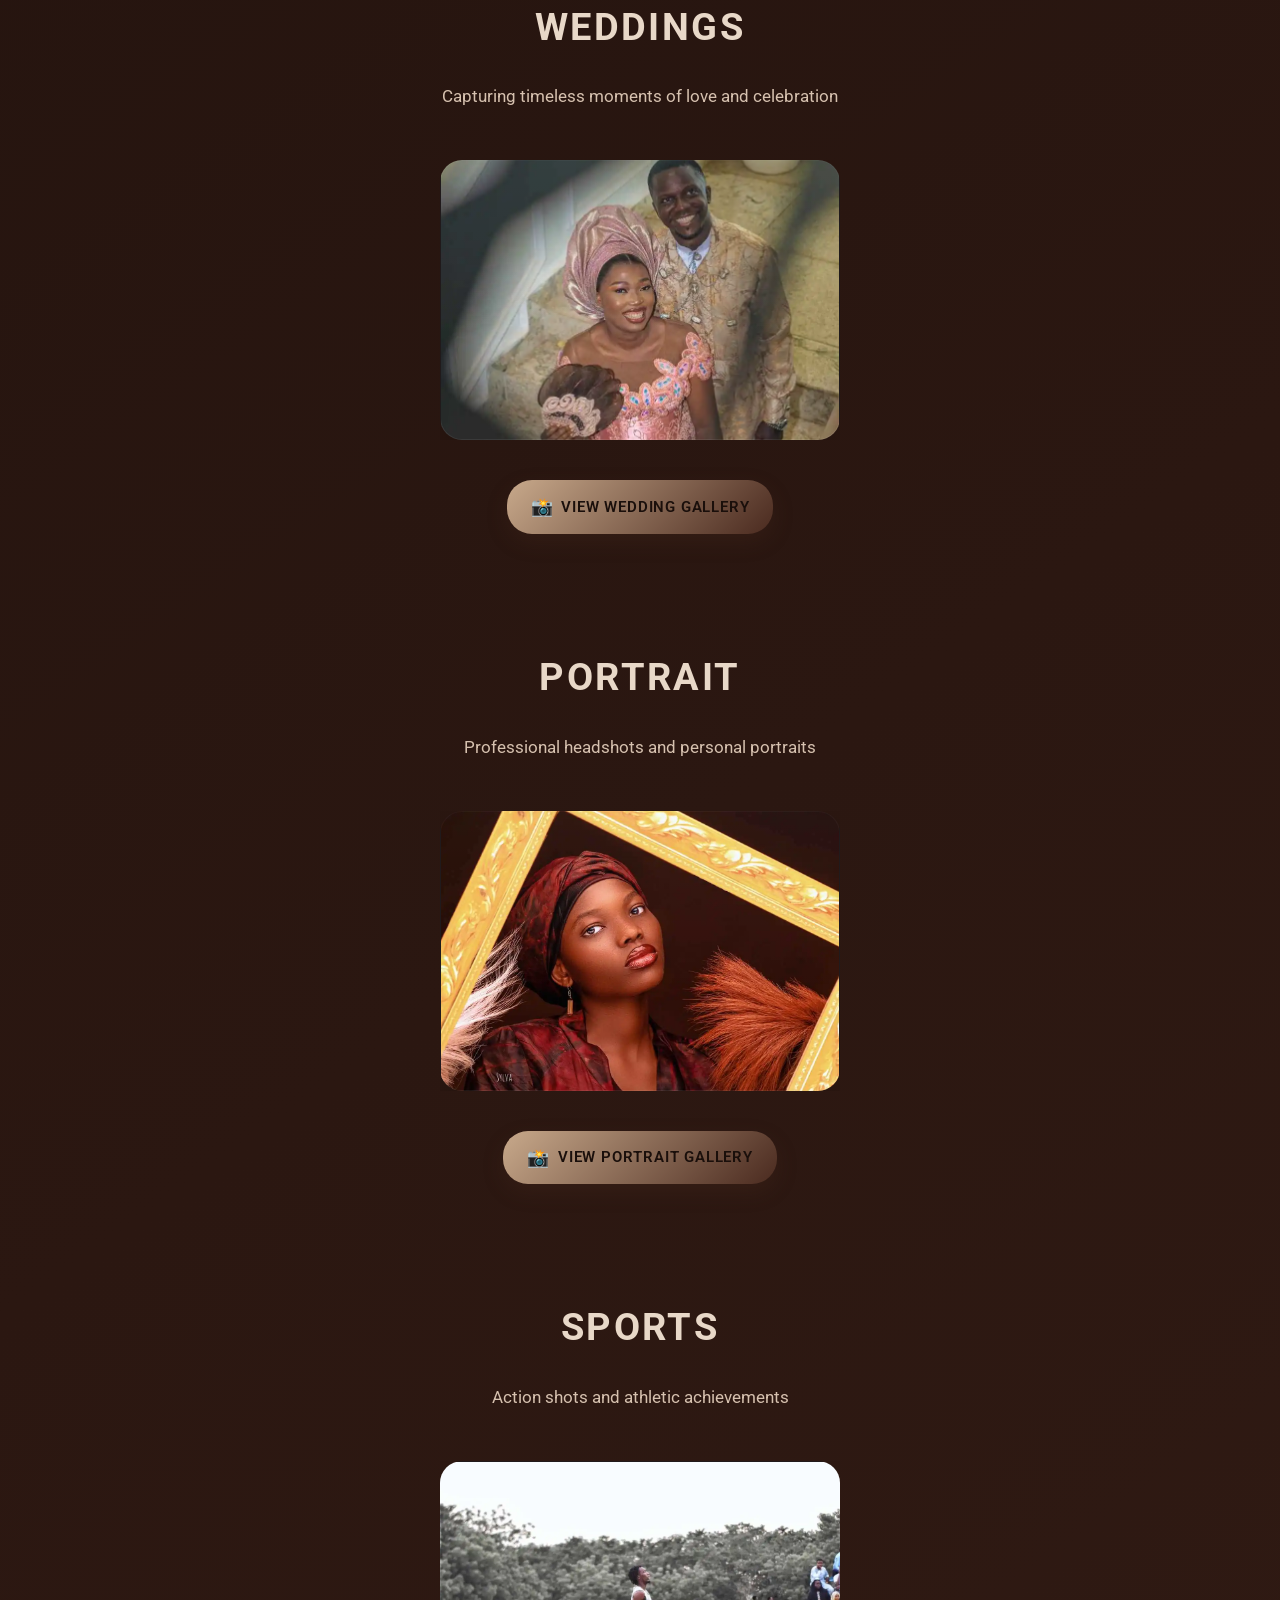
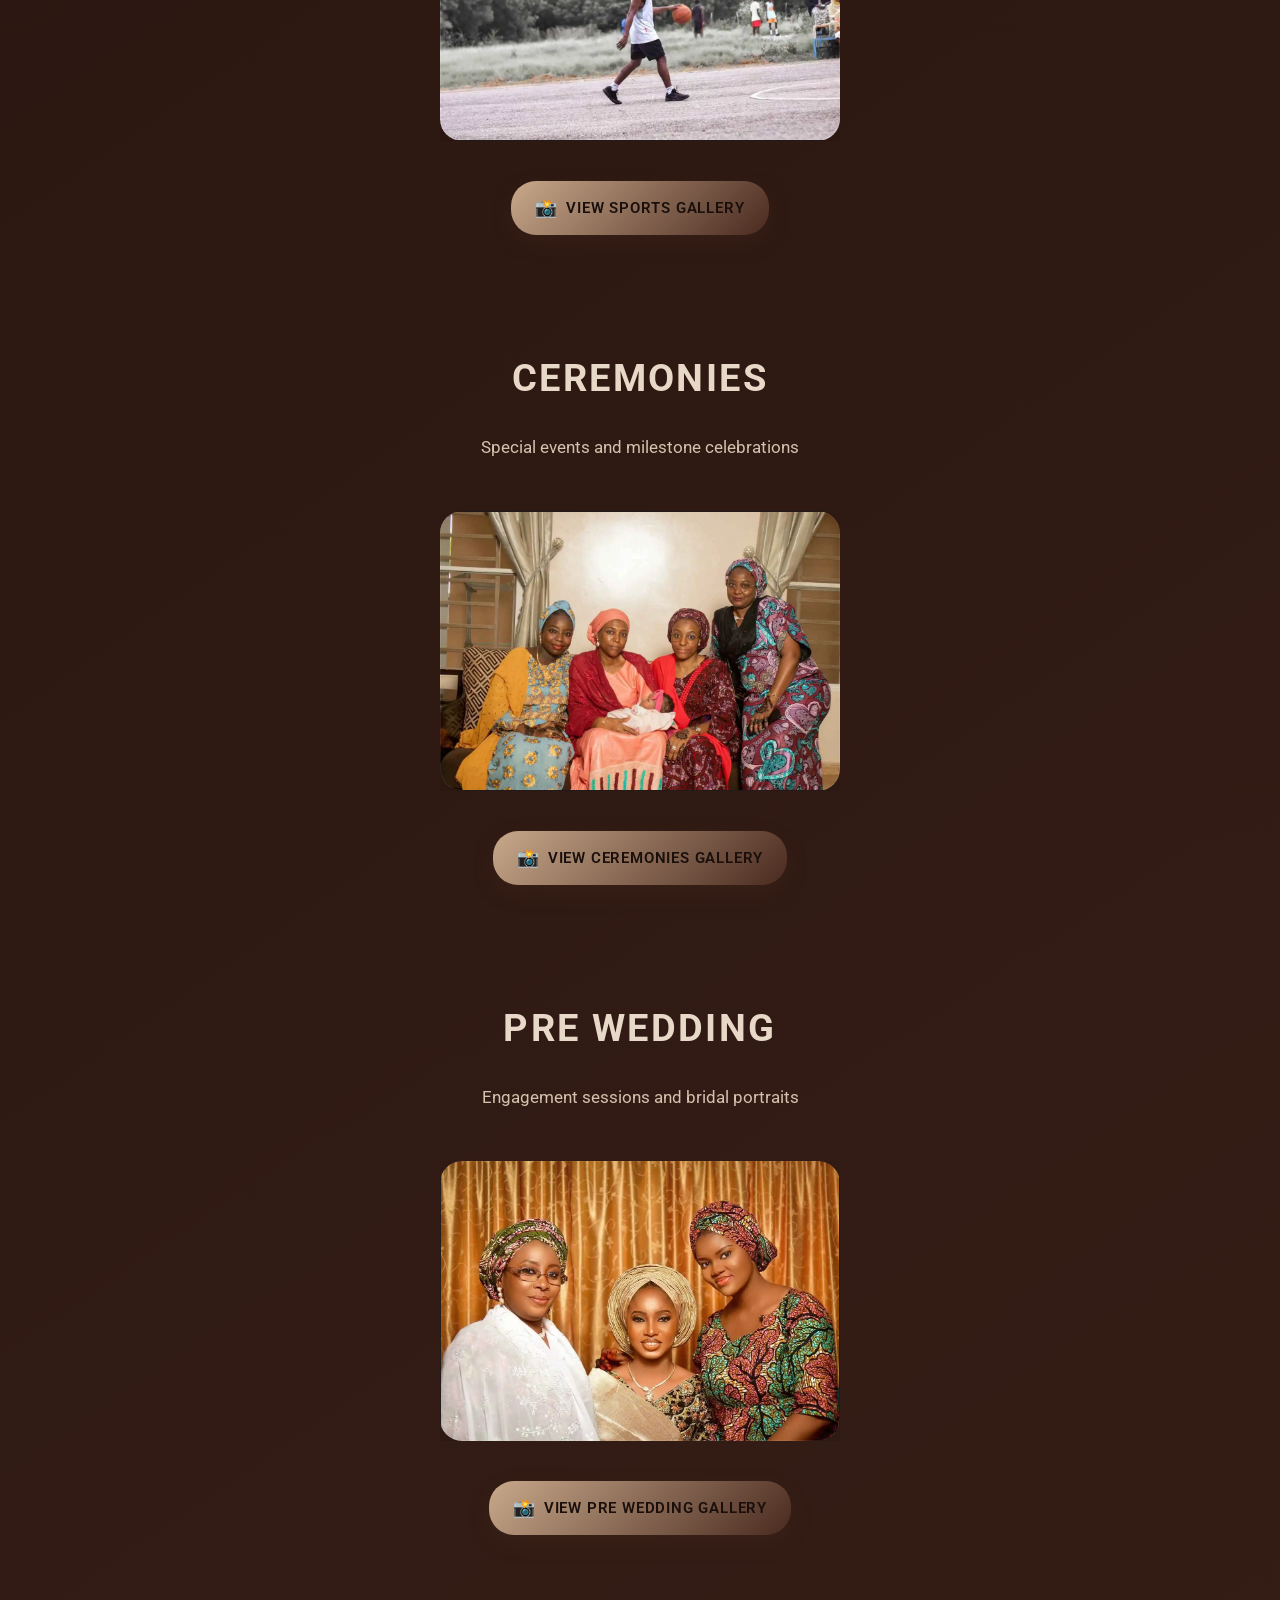
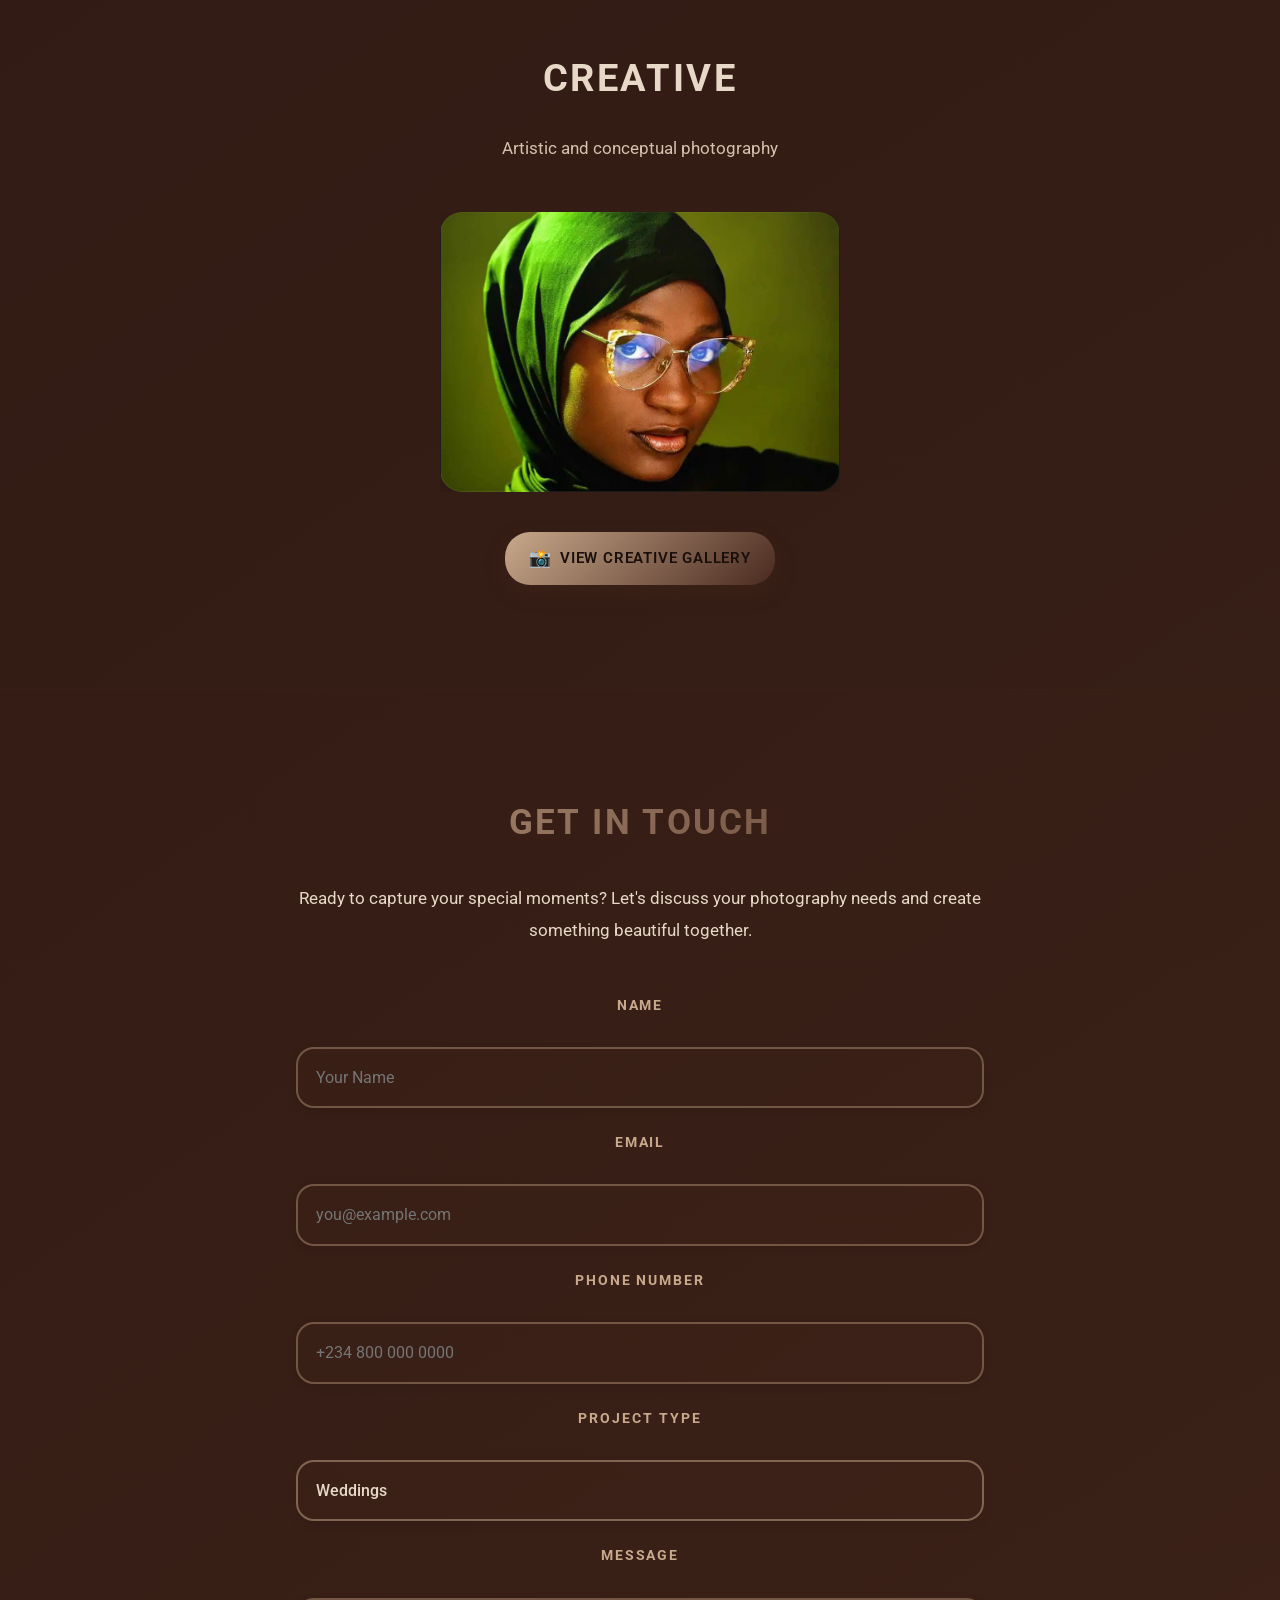
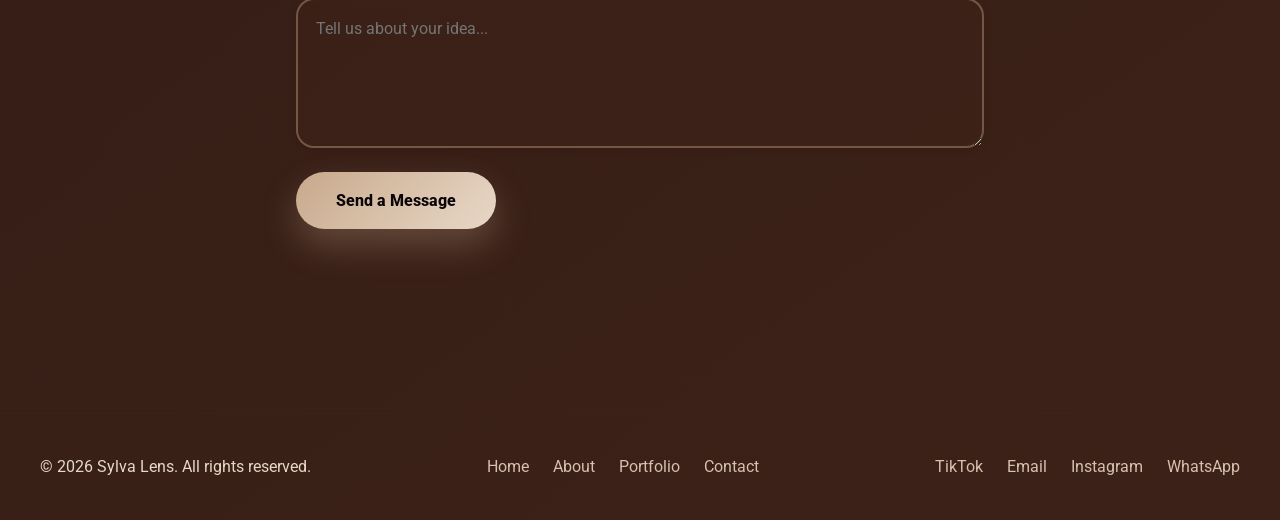
==== commit 4759c7cc: "update" ====
--- a/index.html
+++ b/index.html
@@ -414,6 +414,12 @@
             const portfolioItems = document.querySelectorAll('.portfolio-item:not(.upload-slot)');
 
             function handlePortfolioClick(item) {
+                // If item is in error state, retry loading instead of opening modal
+                if (item.classList.contains('error')) {
+                    retryLoadImage(item);
+                    return;
+                }
+
                 const backgroundImage = item.style.backgroundImage;
                 if (backgroundImage) {
                     const urlMatch = backgroundImage.match(/url\(["']?(.*?)["']?\)/);
@@ -548,8 +554,34 @@
                 lazyItem.setAttribute('data-loaded', 'error');
                 const placeholder = lazyItem.querySelector('.image-placeholder');
                 if (placeholder) {
-                    placeholder.innerHTML = '<div class="error-icon">⚠️</div><span class="error-text">Failed to load</span>';
-                }
+                    placeholder.innerHTML = `
+                        <div class="error-icon">⚠️</div>
+                        <span class="error-text">Failed to load</span>
+                        <button class="reload-btn" title="Retry loading image">🔄</button>
+                    `;
+                    // Add click handler for reload button
+                    const reloadBtn = placeholder.querySelector('.reload-btn');
+                    if (reloadBtn) {
+                        reloadBtn.addEventListener('click', function(e) {
+                            e.stopPropagation(); // Prevent triggering portfolio click
+                            retryLoadImage(lazyItem);
+                        });
+                    }
+                }
+            }
+
+            function retryLoadImage(lazyItem) {
+                // Reset the item to lazy-loading state
+                lazyItem.classList.remove('error');
+                lazyItem.classList.add('lazy-loading');
+                lazyItem.setAttribute('data-loaded', 'false');
+                lazyItem.style.backgroundImage = '';
+                
+                // Recreate the placeholder
+                lazyItem.innerHTML = '<div class="image-placeholder"><div class="loading-spinner"></div></div>';
+                
+                // Retry loading
+                loadLazyImage(lazyItem);
             }
 
             portfolioItems.forEach(item => {
--- a/style.css
+++ b/style.css
@@ -116,11 +116,14 @@
 }
 
 .nav-menu a:hover,
-.nav-menu a:focus {
+.nav-menu a:focus,
+.nav-menu a:active {
     color: var(--accent-soft);
 }
 
-.nav-menu a:hover::after {
+.nav-menu a:hover::after,
+.nav-menu a:focus::after,
+.nav-menu a:active::after {
     width: 100%;
 }
 
@@ -246,11 +249,13 @@
     background: rgba(74, 42, 31, 0.1);
 }
 
-.btn:hover {
+.btn:hover,
+.btn:active {
     transform: translateY(-3px);
 }
 
-.secondary-btn:hover {
+.secondary-btn:hover,
+.secondary-btn:active {
     background: rgba(74, 42, 31, 0.25);
     border-color: #D4B896;
     color: #D4B896;
@@ -290,7 +295,8 @@
     border-radius: 50%;
 }
 
-.service-card:hover {
+.service-card:hover,
+.service-card:active {
     transform: translateY(-8px);
     border-color: rgba(74, 42, 31, 0.7);
     box-shadow: 0 24px 60px rgba(74, 42, 31, 0.15);
@@ -341,7 +347,8 @@
     transition: transform var(--transition);
 }
 
-.testimonial-card:hover {
+.testimonial-card:hover,
+.testimonial-card:active {
     transform: translateY(-6px);
 }
 
@@ -393,18 +400,19 @@
 }
 
 .about-overlay {
-    background: rgba(74, 42, 31, 0.08);
-    border: 1px solid rgba(74, 42, 31, 0.35);
+    background: rgba(255, 255, 255, 0.04);
+    border: 1px solid rgba(255, 255, 255, 0.08);
     border-radius: 24px;
-    padding: 3.5rem;
-    box-shadow: 0 24px 50px rgba(74, 42, 31, 0.1);
+    padding: 3rem;
+    box-shadow: 0 18px 50px rgba(0, 0, 0, 0.18);
 }
 
 .about-overlay p {
     color: var(--text-color);
     font-style: italic;
     font-size: 1.15rem;
-    line-height: 1.8;
+    line-height: 1.9;
+    letter-spacing: 0.01rem;
 }
 
 .portfolio {
@@ -438,7 +446,8 @@
     justify-content: center;
 }
 
-.portfolio-item:hover {
+.portfolio-item:hover,
+.portfolio-item:active {
     transform: translateY(-8px);
     box-shadow: 0 24px 65px rgba(74, 42, 31, 0.35);
     border-color: rgba(200, 169, 139, 0.5);
@@ -463,7 +472,8 @@
     will-change: opacity;
 }
 
-.portfolio-item:hover::after {
+.portfolio-item:hover::after,
+.portfolio-item:active::after {
     opacity: 1;
 }
 
@@ -547,6 +557,26 @@
     font-size: 0.9rem;
     color: var(--muted-color);
     opacity: 0.7;
+}
+
+.reload-btn {
+    background: none;
+    border: none;
+    color: var(--accent-gold);
+    font-size: 1.2rem;
+    cursor: pointer;
+    margin-top: 0.5rem;
+    padding: 0.5rem;
+    border-radius: 50%;
+    transition: all var(--transition);
+    opacity: 0.8;
+}
+
+.reload-btn:hover,
+.reload-btn:active {
+    opacity: 1;
+    transform: scale(1.1);
+    background: rgba(200, 169, 139, 0.1);
 }
 
 
@@ -1175,7 +1205,8 @@
     transition: background-color 0.3s ease;
 }
 
-.modal-close:hover {
+.modal-close:hover,
+.modal-close:active {
     background: rgba(200, 169, 139, 0.9);
     color: #1A0F0B;
 }
